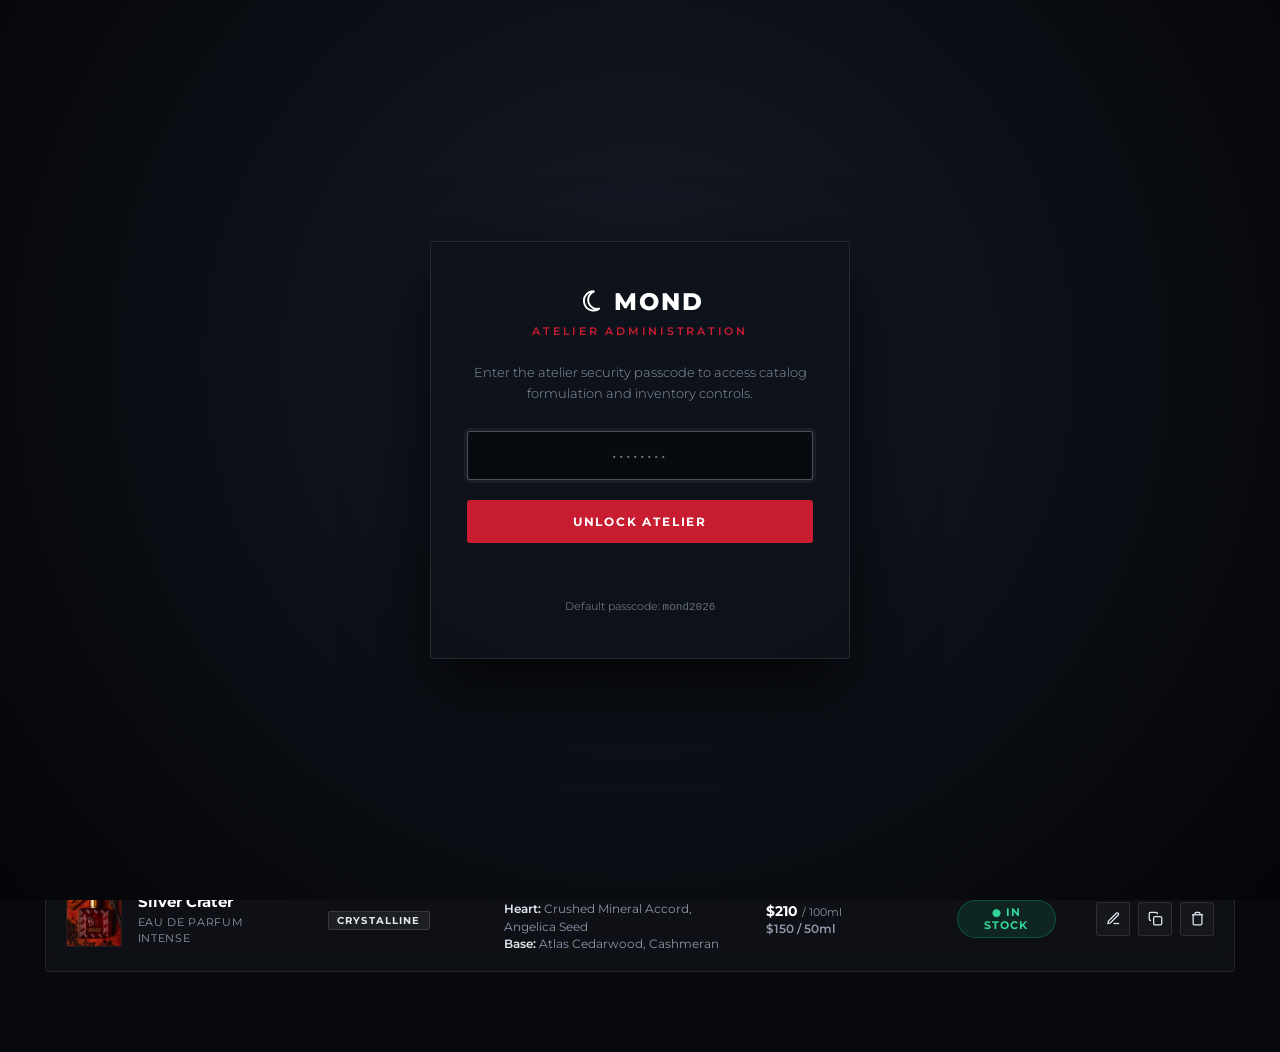
==== admin.html @ 1056a230 "first commit" ====
<!DOCTYPE html>
<html lang="en">
<head>
  <meta charset="UTF-8" />
  <meta name="viewport" content="width=device-width, initial-scale=1.0" />
  <title>MOND — Atelier Administration & Catalog Controls</title>
  <link rel="preconnect" href="https://fonts.googleapis.com">
  <link rel="preconnect" href="https://fonts.gstatic.com" crossorigin>
  <link href="https://fonts.googleapis.com/css2?family=Montserrat:ital,wght@0,300;0,400;0,500;0,600;0,700;0,800;0,900;1,300;1,400&display=swap" rel="stylesheet">
  <style>
    :root {
      --bg: #07090e;
      --surface: rgba(255, 255, 255, 0.03);
      --surface-hover: rgba(255, 255, 255, 0.06);
      --border: rgba(255, 255, 255, 0.1);
      --border-focus: rgba(255, 255, 255, 0.28);
      --silver: #e2e8f0;
      --silver-muted: #8c97a8;
      --accent: #c81d31;
      --accent-hover: #e0283e;
      --accent-glow: rgba(200, 29, 49, 0.4);
      --green: #10b981;
      --font-body: 'Montserrat', system-ui, -apple-system, sans-serif;
    }

    * { box-sizing: border-box; margin: 0; padding: 0; }
    html, body {
      min-height: 100%;
      background: var(--bg);
      color: #fff;
      font-family: var(--font-body);
      -webkit-font-smoothing: antialiased;
    }
    a { color: inherit; text-decoration: none; }
    button, input, select, textarea { font: inherit; color: inherit; }
    button { background: none; border: 0; cursor: pointer; }

    /* =========================================================
       1. PASSCODE SECURITY GATE OVERLAY
       ========================================================= */
    #authOverlay {
      position: fixed;
      inset: 0;
      z-index: 10000;
      background: radial-gradient(circle at 50% 40%, #161c28 0%, #0c0f16 50%, #040508 100%);
      display: flex;
      align-items: center;
      justify-content: center;
      padding: 24px;
      transition: opacity 0.4s ease, visibility 0.4s ease;
    }
    #authOverlay.hidden {
      opacity: 0;
      visibility: hidden;
      pointer-events: none;
    }
    .auth-card {
      max-width: 420px;
      width: 100%;
      background: rgba(14, 18, 27, 0.85);
      border: 1px solid var(--border);
      border-radius: 4px;
      padding: clamp(32px, 5vh, 48px) clamp(24px, 4vw, 36px);
      text-align: center;
      box-shadow: 0 30px 80px rgba(0, 0, 0, 0.8);
      backdrop-filter: blur(16px);
      -webkit-backdrop-filter: blur(16px);
      position: relative;
    }
    .auth-logo {
      display: inline-flex;
      align-items: center;
      gap: 10px;
      font-weight: 800;
      font-size: 24px;
      letter-spacing: .08em;
      margin-bottom: 8px;
    }
    .auth-logo svg {
      width: 28px;
      height: 28px;
      stroke: #fff;
    }
    .auth-subtitle {
      font-size: 11px;
      font-weight: 600;
      letter-spacing: .25em;
      text-transform: uppercase;
      color: var(--accent);
      margin-bottom: 24px;
    }
    .auth-desc {
      font-size: 13px;
      color: var(--silver-muted);
      line-height: 1.6;
      margin-bottom: 28px;
      font-weight: 300;
    }
    .auth-input-wrap {
      position: relative;
      margin-bottom: 20px;
    }
    .auth-input {
      width: 100%;
      background: rgba(0, 0, 0, 0.4);
      border: 1px solid var(--border);
      border-radius: 3px;
      padding: 14px 18px;
      font-size: 15px;
      letter-spacing: .2em;
      text-align: center;
      color: #fff;
      outline: 0;
      transition: border-color 0.25s, box-shadow 0.25s;
    }
    .auth-input:focus {
      border-color: var(--border-focus);
      box-shadow: 0 0 0 3px rgba(255, 255, 255, 0.05);
    }
    .auth-btn {
      width: 100%;
      background: var(--accent);
      color: #fff;
      padding: 14px;
      font-size: 12px;
      font-weight: 700;
      letter-spacing: .15em;
      text-transform: uppercase;
      border-radius: 3px;
      transition: background 0.25s, box-shadow 0.25s, transform 0.15s;
    }
    .auth-btn:hover {
      background: var(--accent-hover);
      box-shadow: 0 6px 24px var(--accent-glow);
    }
    .auth-btn:active {
      transform: scale(0.99);
    }
    .auth-error {
      color: #ff5569;
      font-size: 12px;
      margin-top: 14px;
      min-height: 18px;
      font-weight: 500;
      transition: opacity 0.2s;
    }
    .auth-hint {
      margin-top: 24px;
      font-size: 11px;
      color: var(--silver-muted);
      opacity: 0.7;
    }
    .shake {
      animation: shake 0.4s cubic-bezier(0.36, 0.07, 0.19, 0.97) both;
    }
    @keyframes shake {
      10%, 90% { transform: translate3d(-1px, 0, 0); }
      20%, 80% { transform: translate3d(2px, 0, 0); }
      30%, 50%, 70% { transform: translate3d(-4px, 0, 0); }
      40%, 60% { transform: translate3d(4px, 0, 0); }
    }

    /* =========================================================
       2. TOP ADMIN HEADER
       ========================================================= */
    .admin-header {
      background: rgba(7, 9, 14, 0.92);
      border-bottom: 1px solid var(--border);
      backdrop-filter: blur(16px);
      -webkit-backdrop-filter: blur(16px);
      position: sticky;
      top: 0;
      z-index: 100;
      padding: 16px clamp(20px, 3.5vw, 48px);
      display: flex;
      align-items: center;
      justify-content: space-between;
      gap: 16px;
    }
    .header-left {
      display: flex;
      align-items: center;
      gap: 20px;
    }
    .back-store-btn {
      display: inline-flex;
      align-items: center;
      gap: 8px;
      font-size: 11.5px;
      font-weight: 600;
      letter-spacing: .08em;
      text-transform: uppercase;
      color: var(--silver-muted);
      padding: 8px 14px;
      border: 1px solid var(--border);
      border-radius: 3px;
      background: rgba(255, 255, 255, 0.02);
      transition: all 0.25s ease;
    }
    .back-store-btn:hover {
      color: #fff;
      border-color: var(--border-focus);
      background: rgba(255, 255, 255, 0.08);
    }
    .admin-brand {
      display: flex;
      align-items: center;
      gap: 12px;
    }
    .admin-brand .logo-text {
      font-weight: 800;
      font-size: 20px;
      letter-spacing: .08em;
      text-transform: uppercase;
    }
    .admin-pill {
      font-size: 9.5px;
      font-weight: 700;
      letter-spacing: .18em;
      text-transform: uppercase;
      background: rgba(200, 29, 49, 0.2);
      border: 1px solid rgba(200, 29, 49, 0.4);
      color: #ff6b7e;
      padding: 3px 8px;
      border-radius: 2px;
    }
    .header-right {
      display: flex;
      align-items: center;
      gap: 12px;
    }
    .header-info {
      font-size: 11px;
      color: var(--silver-muted);
      letter-spacing: .08em;
      text-transform: uppercase;
      padding-right: 12px;
      border-right: 1px solid var(--border);
    }
    .header-action-btn {
      font-size: 11px;
      font-weight: 600;
      letter-spacing: .08em;
      text-transform: uppercase;
      color: var(--silver);
      padding: 8px 12px;
      border: 1px solid var(--border);
      border-radius: 3px;
      transition: all 0.2s ease;
      display: inline-flex;
      align-items: center;
      gap: 6px;
    }
    .header-action-btn:hover {
      background: rgba(255, 255, 255, 0.08);
      color: #fff;
      border-color: var(--border-focus);
    }
    .header-action-btn.logout:hover {
      border-color: var(--accent);
      color: #ff6b7e;
    }

    /* =========================================================
       3. MAIN CONTAINER & KPI SUMMARY BAR
       ========================================================= */
    .admin-main {
      max-width: 1380px;
      margin: 0 auto;
      padding: clamp(28px, 4vh, 48px) clamp(20px, 3.5vw, 48px) 80px;
    }
    .kpi-grid {
      display: grid;
      grid-template-columns: repeat(auto-fit, minmax(220px, 1fr));
      gap: 18px;
      margin-bottom: 28px;
    }
    .kpi-card {
      background: var(--surface);
      border: 1px solid var(--border);
      border-radius: 4px;
      padding: 22px 24px;
      display: flex;
      flex-direction: column;
      justify-content: space-between;
      backdrop-filter: blur(12px);
      -webkit-backdrop-filter: blur(12px);
      transition: border-color 0.3s;
    }
    .kpi-card:hover {
      border-color: var(--border-focus);
    }
    .kpi-title {
      font-size: 10.5px;
      font-weight: 600;
      letter-spacing: .2em;
      text-transform: uppercase;
      color: var(--silver-muted);
      margin-bottom: 10px;
    }
    .kpi-value {
      font-size: 32px;
      font-weight: 800;
      letter-spacing: -.02em;
      color: #fff;
    }
    .kpi-sub {
      font-size: 11.5px;
      color: var(--silver-muted);
      margin-top: 4px;
      display: flex;
      align-items: center;
      gap: 6px;
    }
    .status-dot {
      width: 7px;
      height: 7px;
      border-radius: 50%;
      background: var(--green);
      display: inline-block;
    }

    /* Action Toolbar */
    .admin-toolbar {
      background: rgba(255, 255, 255, 0.02);
      border: 1px solid var(--border);
      border-radius: 4px;
      padding: 16px 20px;
      display: flex;
      align-items: center;
      justify-content: space-between;
      flex-wrap: wrap;
      gap: 16px;
      margin-bottom: 32px;
    }
    .toolbar-left, .toolbar-right {
      display: flex;
      align-items: center;
      gap: 12px;
      flex-wrap: wrap;
    }
    .btn-primary {
      background: var(--accent);
      color: #fff;
      font-size: 11.5px;
      font-weight: 700;
      letter-spacing: .12em;
      text-transform: uppercase;
      padding: 11px 20px;
      border-radius: 3px;
      display: inline-flex;
      align-items: center;
      gap: 8px;
      transition: background 0.25s, box-shadow 0.25s, transform 0.15s;
    }
    .btn-primary:hover {
      background: var(--accent-hover);
      box-shadow: 0 4px 18px var(--accent-glow);
    }
    .btn-primary:active {
      transform: scale(0.99);
    }
    .btn-secondary {
      background: rgba(255, 255, 255, 0.04);
      border: 1px solid var(--border);
      color: var(--silver);
      font-size: 11px;
      font-weight: 600;
      letter-spacing: .08em;
      text-transform: uppercase;
      padding: 10px 16px;
      border-radius: 3px;
      display: inline-flex;
      align-items: center;
      gap: 8px;
      transition: all 0.2s ease;
    }
    .btn-secondary:hover {
      background: rgba(255, 255, 255, 0.1);
      border-color: var(--border-focus);
      color: #fff;
    }

    /* =========================================================
       4. SEARCH & FILTER BAR
       ========================================================= */
    .filter-bar {
      display: flex;
      align-items: center;
      justify-content: space-between;
      gap: 16px;
      flex-wrap: wrap;
      margin-bottom: 22px;
    }
    .search-box {
      flex: 1;
      min-width: 280px;
      max-width: 440px;
      position: relative;
    }
    .search-box svg {
      position: absolute;
      left: 14px;
      top: 50%;
      transform: translateY(-50%);
      width: 16px;
      height: 16px;
      stroke: var(--silver-muted);
      fill: none;
      pointer-events: none;
    }
    .search-input {
      width: 100%;
      background: rgba(0, 0, 0, 0.4);
      border: 1px solid var(--border);
      border-radius: 3px;
      padding: 10px 14px 10px 38px;
      font-size: 13px;
      color: #fff;
      outline: 0;
      transition: border-color 0.25s;
    }
    .search-input:focus {
      border-color: var(--border-focus);
    }
    .filter-group {
      display: flex;
      align-items: center;
      gap: 8px;
    }
    .filter-pill {
      font-size: 11px;
      font-weight: 600;
      letter-spacing: .06em;
      text-transform: uppercase;
      padding: 8px 14px;
      border-radius: 3px;
      background: rgba(255, 255, 255, 0.03);
      border: 1px solid var(--border);
      color: var(--silver-muted);
      transition: all 0.2s ease;
    }
    .filter-pill.active, .filter-pill:hover {
      background: rgba(255, 255, 255, 0.12);
      border-color: var(--border-focus);
      color: #fff;
    }
    .sort-select {
      background: rgba(0, 0, 0, 0.4);
      border: 1px solid var(--border);
      border-radius: 3px;
      padding: 8px 14px;
      font-size: 11.5px;
      font-weight: 600;
      color: var(--silver);
      outline: 0;
      letter-spacing: .05em;
      cursor: pointer;
    }

    /* =========================================================
       5. PRODUCTS MANAGEMENT TABLE / GRID
       ========================================================= */
    .table-container {
      background: var(--surface);
      border: 1px solid var(--border);
      border-radius: 4px;
      overflow: hidden;
      backdrop-filter: blur(12px);
      -webkit-backdrop-filter: blur(12px);
    }
    .catalog-table {
      width: 100%;
      border-collapse: collapse;
      text-align: left;
    }
    .catalog-table th {
      padding: 16px 20px;
      font-size: 10.5px;
      font-weight: 700;
      letter-spacing: .18em;
      text-transform: uppercase;
      color: var(--silver-muted);
      background: rgba(0, 0, 0, 0.35);
      border-bottom: 1px solid var(--border);
    }
    .catalog-table td {
      padding: 18px 20px;
      font-size: 13px;
      border-bottom: 1px solid rgba(255, 255, 255, 0.06);
      vertical-align: middle;
    }
    .catalog-table tr:hover td {
      background: var(--surface-hover);
    }
    .catalog-table tr:last-child td {
      border-bottom: 0;
    }
    .prod-cell {
      display: flex;
      align-items: center;
      gap: 16px;
    }
    .prod-thumb {
      width: 56px;
      height: 56px;
      border-radius: 3px;
      object-fit: cover;
      background: #040508;
      border: 1px solid var(--border);
      flex-shrink: 0;
    }
    .prod-meta h4 {
      font-size: 15px;
      font-weight: 700;
      margin-bottom: 2px;
      color: #fff;
    }
    .prod-meta span {
      font-size: 11px;
      color: var(--silver-muted);
      letter-spacing: .06em;
      text-transform: uppercase;
    }
    .category-badge {
      font-size: 9.5px;
      font-weight: 700;
      letter-spacing: .12em;
      text-transform: uppercase;
      padding: 3px 8px;
      border-radius: 2px;
      background: rgba(255, 255, 255, 0.06);
      border: 1px solid rgba(255, 255, 255, 0.12);
      color: var(--silver);
    }
    .notes-snippet {
      max-width: 260px;
      font-size: 11.5px;
      color: var(--silver-muted);
      line-height: 1.5;
    }
    .notes-snippet b {
      color: var(--silver);
      font-weight: 600;
    }
    .prices-cell {
      font-weight: 600;
      font-size: 13px;
      color: var(--silver);
      white-space: nowrap;
    }
    .prices-cell div:first-child {
      color: #fff;
      font-size: 14px;
      font-weight: 700;
      margin-bottom: 2px;
    }

    /* Stock Toggle Badge */
    .stock-toggle-btn {
      display: inline-flex;
      align-items: center;
      gap: 7px;
      padding: 5px 12px;
      border-radius: 20px;
      font-size: 10.5px;
      font-weight: 700;
      letter-spacing: .1em;
      text-transform: uppercase;
      cursor: pointer;
      border: 1px solid transparent;
      transition: all 0.2s ease;
    }
    .stock-toggle-btn.in-stock {
      background: rgba(16, 185, 129, 0.12);
      color: #34d399;
      border-color: rgba(16, 185, 129, 0.3);
    }
    .stock-toggle-btn.in-stock:hover {
      background: rgba(16, 185, 129, 0.22);
    }
    .stock-toggle-btn.out-stock {
      background: rgba(200, 29, 49, 0.15);
      color: #ff6b7e;
      border-color: rgba(200, 29, 49, 0.35);
    }
    .stock-toggle-btn.out-stock:hover {
      background: rgba(200, 29, 49, 0.25);
    }

    /* Row Action Buttons */
    .row-actions {
      display: flex;
      align-items: center;
      gap: 8px;
    }
    .btn-action-icon {
      width: 34px;
      height: 34px;
      border-radius: 3px;
      border: 1px solid var(--border);
      background: rgba(255, 255, 255, 0.03);
      display: grid;
      place-items: center;
      color: var(--silver);
      transition: all 0.2s ease;
    }
    .btn-action-icon:hover {
      background: rgba(255, 255, 255, 0.12);
      color: #fff;
      border-color: var(--border-focus);
    }
    .btn-action-icon.delete:hover {
      background: rgba(200, 29, 49, 0.25);
      border-color: var(--accent);
      color: #ff6b7e;
    }
    .btn-action-icon svg {
      width: 15px;
      height: 15px;
      stroke: currentColor;
      fill: none;
      stroke-width: 2;
    }

    .empty-state {
      text-align: center;
      padding: 80px 20px;
      color: var(--silver-muted);
    }
    .empty-state svg {
      width: 48px;
      height: 48px;
      stroke: rgba(255, 255, 255, 0.2);
      fill: none;
      margin-bottom: 16px;
    }

    /* =========================================================
       6. SLIDE-OVER FORM DRAWER (ADD / EDIT)
       ========================================================= */
    .drawer-backdrop {
      position: fixed;
      inset: 0;
      z-index: 2000;
      background: rgba(4, 5, 8, 0.82);
      backdrop-filter: blur(10px);
      -webkit-backdrop-filter: blur(10px);
      opacity: 0;
      visibility: hidden;
      transition: opacity 0.35s ease, visibility 0.35s ease;
      display: flex;
      justify-content: flex-end;
    }
    .drawer-backdrop.open {
      opacity: 1;
      visibility: visible;
    }
    .drawer-panel {
      width: 580px;
      max-width: 100vw;
      height: 100%;
      background: #090c12;
      border-left: 1px solid var(--border-focus);
      display: flex;
      flex-direction: column;
      box-shadow: -20px 0 60px rgba(0, 0, 0, 0.9);
      transform: translateX(100%);
      transition: transform 0.4s cubic-bezier(0.16, 1, 0.3, 1);
    }
    .drawer-backdrop.open .drawer-panel {
      transform: translateX(0);
    }
    .drawer-header {
      padding: 24px 30px;
      border-bottom: 1px solid var(--border);
      display: flex;
      align-items: center;
      justify-content: space-between;
    }
    .drawer-header h3 {
      font-size: 18px;
      font-weight: 800;
      letter-spacing: .04em;
      text-transform: uppercase;
    }
    .drawer-close {
      width: 32px;
      height: 32px;
      border-radius: 50%;
      background: rgba(255, 255, 255, 0.06);
      display: grid;
      place-items: center;
      font-size: 14px;
      color: #fff;
      transition: background 0.2s;
    }
    .drawer-close:hover {
      background: rgba(255, 255, 255, 0.16);
    }
    .drawer-body {
      flex: 1;
      overflow-y: auto;
      padding: 28px 30px;
      display: flex;
      flex-direction: column;
      gap: 20px;
    }
    .form-group {
      display: flex;
      flex-direction: column;
      gap: 8px;
    }
    .form-row {
      display: grid;
      grid-template-columns: 1fr 1fr;
      gap: 16px;
    }
    .form-label {
      font-size: 11px;
      font-weight: 700;
      letter-spacing: .12em;
      text-transform: uppercase;
      color: var(--silver);
    }
    .form-input, .form-select, .form-textarea {
      width: 100%;
      background: rgba(0, 0, 0, 0.45);
      border: 1px solid var(--border);
      border-radius: 3px;
      padding: 12px 14px;
      font-size: 13.5px;
      color: #fff;
      outline: 0;
      transition: border-color 0.25s;
    }
    .form-input:focus, .form-select:focus, .form-textarea:focus {
      border-color: var(--border-focus);
    }
    .form-textarea {
      min-height: 90px;
      resize: vertical;
      line-height: 1.6;
    }

    /* Image Preview & Upload */
    .image-upload-box {
      border: 1px dashed var(--border);
      border-radius: 4px;
      padding: 16px;
      background: rgba(255, 255, 255, 0.015);
      display: flex;
      gap: 18px;
      align-items: center;
    }
    .img-preview-wrap {
      width: 80px;
      height: 80px;
      border-radius: 3px;
      background: #040508;
      border: 1px solid var(--border);
      overflow: hidden;
      flex-shrink: 0;
      display: grid;
      place-items: center;
    }
    .img-preview-wrap img {
      width: 100%;
      height: 100%;
      object-fit: cover;
    }
    .img-upload-controls {
      flex: 1;
      display: flex;
      flex-direction: column;
      gap: 10px;
    }
    .img-file-label {
      display: inline-flex;
      align-items: center;
      gap: 6px;
      font-size: 11px;
      font-weight: 600;
      text-transform: uppercase;
      letter-spacing: .08em;
      padding: 8px 12px;
      background: rgba(255, 255, 255, 0.08);
      border: 1px solid var(--border);
      border-radius: 2px;
      cursor: pointer;
      width: fit-content;
      transition: background 0.2s;
    }
    .img-file-label:hover {
      background: rgba(255, 255, 255, 0.16);
    }
    .img-help {
      font-size: 10.5px;
      color: var(--silver-muted);
      line-height: 1.4;
    }

    .drawer-footer {
      padding: 20px 30px;
      border-top: 1px solid var(--border);
      display: flex;
      align-items: center;
      justify-content: flex-end;
      gap: 12px;
      background: rgba(0, 0, 0, 0.35);
    }

    /* =========================================================
       7. CONFIRMATION & SETTINGS MODALS
       ========================================================= */
    .confirm-backdrop {
      position: fixed;
      inset: 0;
      z-index: 3000;
      background: rgba(4, 5, 8, 0.85);
      backdrop-filter: blur(12px);
      -webkit-backdrop-filter: blur(12px);
      display: grid;
      place-items: center;
      padding: 20px;
      opacity: 0;
      visibility: hidden;
      transition: all 0.3s ease;
    }
    .confirm-backdrop.open {
      opacity: 1;
      visibility: visible;
    }
    .confirm-card {
      background: #0d1017;
      border: 1px solid var(--border-focus);
      border-radius: 4px;
      max-width: 440px;
      width: 100%;
      padding: 32px 28px;
      text-align: center;
      box-shadow: 0 24px 60px rgba(0, 0, 0, 0.85);
    }
    .confirm-icon {
      width: 48px;
      height: 48px;
      border-radius: 50%;
      background: rgba(200, 29, 49, 0.15);
      border: 1px solid rgba(200, 29, 49, 0.35);
      display: grid;
      place-items: center;
      margin: 0 auto 16px;
      color: #ff6b7e;
    }
    .confirm-icon svg {
      width: 22px;
      height: 22px;
      stroke: currentColor;
      fill: none;
      stroke-width: 2;
    }
    .confirm-card h4 {
      font-size: 19px;
      font-weight: 800;
      margin-bottom: 8px;
    }
    .confirm-card p {
      font-size: 13px;
      color: var(--silver-muted);
      line-height: 1.6;
      margin-bottom: 24px;
    }
    .confirm-actions {
      display: flex;
      justify-content: center;
      gap: 12px;
    }

    /* Toast Notification */
    .toast {
      position: fixed;
      bottom: 28px;
      right: 28px;
      z-index: 5000;
      background: rgba(14, 18, 27, 0.96);
      border: 1px solid var(--accent);
      backdrop-filter: blur(14px);
      padding: 14px 22px;
      border-radius: 3px;
      display: flex;
      align-items: center;
      gap: 14px;
      box-shadow: 0 16px 40px rgba(0, 0, 0, 0.7);
      transform: translateY(100px);
      opacity: 0;
      pointer-events: none;
      transition: transform 0.35s cubic-bezier(0.16, 1, 0.3, 1), opacity 0.35s ease;
    }
    .toast.show {
      transform: translateY(0);
      opacity: 1;
      pointer-events: auto;
    }
    .toast-icon {
      width: 22px;
      height: 22px;
      border-radius: 50%;
      background: var(--accent);
      color: #fff;
      display: grid;
      place-items: center;
      font-size: 12px;
    }
    .toast-msg {
      font-size: 12.5px;
      font-weight: 500;
      color: #fff;
    }

    @media (max-width: 768px) {
      .header-info { display: none; }
      .catalog-table th:nth-child(3),
      .catalog-table td:nth-child(3) { display: none; }
      .form-row { grid-template-columns: 1fr; }
    }
  </style>
</head>
<body>

  <!-- ==================== 1. SECURITY PASSCODE GATE ==================== -->
  <div id="authOverlay">
    <div class="auth-card" id="authCard">
      <div class="auth-logo">
        <svg viewBox="0 0 32 32" fill="none" stroke-width="2.2">
          <path d="M21 5a11 11 0 1 0 6 19.5A9.5 9.5 0 0 1 21 5z"/>
        </svg>
        MOND
      </div>
      <div class="auth-subtitle">Atelier Administration</div>
      <p class="auth-desc">Enter the atelier security passcode to access catalog formulation and inventory controls.</p>

      <form id="authForm" onsubmit="event.preventDefault(); verifyPasscode();">
        <div class="auth-input-wrap">
          <input type="password" id="passcodeInput" class="auth-input" placeholder="••••••••" autofocus autocomplete="current-password" required>
        </div>
        <button type="submit" class="auth-btn">Unlock Atelier</button>
        <div class="auth-error" id="authError"></div>
      </form>
      <div class="auth-hint">Default passcode: <code>mond2026</code></div>
    </div>
  </div>

  <!-- ==================== 2. ADMIN HEADER ==================== -->
  <header class="admin-header">
    <div class="header-left">
      <a href="index.html" class="back-store-btn" title="Return to Live Boutique">
        ← Back to Storefront
      </a>
      <div class="admin-brand">
        <svg viewBox="0 0 32 32" fill="none" stroke-width="2.2" style="width:24px;height:24px;stroke:#fff;">
          <path d="M21 5a11 11 0 1 0 6 19.5A9.5 9.5 0 0 1 21 5z"/>
        </svg>
        <span class="logo-text">MOND</span>
        <span class="admin-pill">Catalog Admin</span>
      </div>
    </div>

    <div class="header-right">
      <div class="header-info" id="lunarInfo">● Lunar Cycle Synchronized</div>
      <button class="header-action-btn" id="pinSettingsBtn" title="Change Admin Passcode">
        <svg viewBox="0 0 24 24" style="width:14px;height:14px;stroke:currentColor;fill:none;stroke-width:2;"><rect width="18" height="11" x="3" y="11" rx="2" ry="2"/><path d="M7 11V7a5 5 0 0 1 10 0v4"/></svg>
        Security PIN
      </button>
      <button class="header-action-btn logout" id="logoutBtn" title="Exit Administration">
        <svg viewBox="0 0 24 24" style="width:14px;height:14px;stroke:currentColor;fill:none;stroke-width:2;"><path d="M9 21H5a2 2 0 0 1-2-2V5a2 2 0 0 1 2-2h4"/><polyline points="16 17 21 12 16 7"/><line x1="21" y1="12" x2="9" y2="12"/></svg>
        Lock
      </button>
    </div>
  </header>

  <!-- ==================== 3. ADMIN CONTENT ==================== -->
  <main class="admin-main">
    <!-- KPI Summary Grid -->
    <section class="kpi-grid">
      <div class="kpi-card">
        <span class="kpi-title">Total Fragrances</span>
        <div class="kpi-value" id="kpiTotal">0</div>
        <div class="kpi-sub">Archived & Live Formulations</div>
      </div>
      <div class="kpi-card">
        <span class="kpi-title">Boutique Active</span>
        <div class="kpi-value" id="kpiActive" style="color:#34d399;">0</div>
        <div class="kpi-sub"><span class="status-dot"></span> In Stock on Storefront</div>
      </div>
      <div class="kpi-card">
        <span class="kpi-title">Archived / Sold Out</span>
        <div class="kpi-value" id="kpiSoldOut" style="color:#ff6b7e;">0</div>
        <div class="kpi-sub">Marked Sold Out in Catalog</div>
      </div>
      <div class="kpi-card">
        <span class="kpi-title">Avg 100ml Value</span>
        <div class="kpi-value" id="kpiAvgPrice">$0</div>
        <div class="kpi-sub">Mean Flacon Formulation Price</div>
      </div>
    </section>

    <!-- Action Toolbar -->
    <section class="admin-toolbar">
      <div class="toolbar-left">
        <button class="btn-primary" id="addFragranceBtn">
          <svg viewBox="0 0 24 24" style="width:16px;height:16px;stroke:#fff;fill:none;stroke-width:2.2;"><line x1="12" y1="5" x2="12" y2="19"/><line x1="5" y1="12" x2="19" y2="12"/></svg>
          Add New Fragrance
        </button>
        <button class="btn-secondary" id="resetDefaultBtn">
          <svg viewBox="0 0 24 24" style="width:14px;height:14px;stroke:currentColor;fill:none;stroke-width:2;"><path d="M3 12a9 9 0 1 0 9-9 9.75 9.75 0 0 0-6.74 2.74L3 8"/><path d="M3 3v5h5"/></svg>
          Reset to Default
        </button>
      </div>

      <div class="toolbar-right">
        <button class="btn-secondary" id="exportBtn" title="Export catalog as JSON backup">
          <svg viewBox="0 0 24 24" style="width:14px;height:14px;stroke:currentColor;fill:none;stroke-width:2;"><path d="M21 15v4a2 2 0 0 1-2 2H5a2 2 0 0 1-2-2v-4"/><polyline points="7 10 12 15 17 10"/><line x1="12" y1="15" x2="12" y2="3"/></svg>
          Export JSON
        </button>
        <label class="btn-secondary" style="cursor:pointer;" title="Import catalog from JSON backup">
          <svg viewBox="0 0 24 24" style="width:14px;height:14px;stroke:currentColor;fill:none;stroke-width:2;"><path d="M21 15v4a2 2 0 0 1-2 2H5a2 2 0 0 1-2-2v-4"/><polyline points="17 8 12 3 7 8"/><line x1="12" y1="3" x2="12" y2="15"/></svg>
          Import JSON
          <input type="file" id="importInput" accept=".json" style="display:none;">
        </label>
        <a href="index.html" target="_blank" class="btn-secondary">
          Live Store ↗
        </a>
      </div>
    </section>

    <!-- Filter & Search Controls -->
    <section class="filter-bar">
      <div class="search-box">
        <svg viewBox="0 0 24 24"><circle cx="11" cy="11" r="7"/><path d="m20 20-3.5-3.5"/></svg>
        <input type="text" id="searchInput" class="search-input" placeholder="Search by name, notes, or concentration...">
      </div>

      <div class="filter-group">
        <button class="filter-pill active" data-filter="all">All (<span id="countAll">0</span>)</button>
        <button class="filter-pill" data-filter="in-stock">In Stock (<span id="countInStock">0</span>)</button>
        <button class="filter-pill" data-filter="sold-out">Sold Out (<span id="countSoldOut">0</span>)</button>

        <select id="sortSelect" class="sort-select">
          <option value="name-asc">Name (A → Z)</option>
          <option value="name-desc">Name (Z → A)</option>
          <option value="price-desc">Price: High to Low</option>
          <option value="price-asc">Price: Low to High</option>
        </select>
      </div>
    </section>

    <!-- Catalog Table -->
    <div class="table-container">
      <table class="catalog-table">
        <thead>
          <tr>
            <th>Fragrance Details</th>
            <th>Category</th>
            <th>Olfactory Pyramid</th>
            <th>Prices (50ml / 100ml)</th>
            <th>Inventory</th>
            <th style="text-align:right;">Actions</th>
          </tr>
        </thead>
        <tbody id="catalogTbody">
          <!-- Rendered dynamically -->
        </tbody>
      </table>
    </div>
  </main>

  <!-- ==================== 4. ADD / EDIT DRAWER ==================== -->
  <div class="drawer-backdrop" id="formDrawer" aria-hidden="true">
    <aside class="drawer-panel" role="dialog" aria-labelledby="drawerTitle">
      <div class="drawer-header">
        <h3 id="drawerTitle">Add Formulation</h3>
        <button class="drawer-close" id="drawerClose">✕</button>
      </div>

      <form id="fragranceForm" class="drawer-body" onsubmit="event.preventDefault(); saveFragrance();">
        <input type="hidden" id="fieldId">

        <div class="form-group">
          <label class="form-label" for="fieldName">Fragrance Name *</label>
          <input type="text" id="fieldName" class="form-input" placeholder="e.g. Eclipse Noir" required>
        </div>

        <div class="form-row">
          <div class="form-group">
            <label class="form-label" for="fieldConcentration">Concentration *</label>
            <input type="text" id="fieldConcentration" class="form-input" placeholder="e.g. Extrait de Parfum" required>
          </div>
          <div class="form-group">
            <label class="form-label" for="fieldTag">Collection Tag</label>
            <input type="text" id="fieldTag" class="form-input" placeholder="e.g. Signature, Royal Reserve">
          </div>
        </div>

        <div class="form-row">
          <div class="form-group">
            <label class="form-label" for="fieldPrice50">50ml Price ($) *</label>
            <input type="number" id="fieldPrice50" class="form-input" min="1" step="1" placeholder="170" required>
          </div>
          <div class="form-group">
            <label class="form-label" for="fieldPrice100">100ml Price ($) *</label>
            <input type="number" id="fieldPrice100" class="form-input" min="1" step="1" placeholder="240" required>
          </div>
        </div>

        <div class="form-group">
          <label class="form-label" for="fieldInStock">Stock Status</label>
          <select id="fieldInStock" class="form-select">
            <option value="true">● In Stock (Available for Purchase)</option>
            <option value="false">○ Sold Out / Archival Allocation</option>
          </select>
        </div>

        <!-- Image Upload & Preview -->
        <div class="form-group">
          <label class="form-label">Flacon Imagery</label>
          <div class="image-upload-box">
            <div class="img-preview-wrap">
              <img id="formImgPreview" src="" alt="Flacon preview">
            </div>
            <div class="img-upload-controls">
              <input type="text" id="fieldImg" class="form-input" placeholder="Image URL or items/... path">
              <label class="img-file-label">
                <svg viewBox="0 0 24 24" style="width:14px;height:14px;stroke:currentColor;fill:none;stroke-width:2;"><rect width="18" height="18" x="3" y="3" rx="2"/><circle cx="9" cy="9" r="2"/><path d="m21 15-3.086-3.086a2 2 0 0 0-2.828 0L6 21"/></svg>
                Upload & Compress Image
                <input type="file" id="localImgUpload" accept="image/*" style="display:none;">
              </label>
              <span class="img-help">Local uploads are automatically compressed via HTML5 canvas to keep storage fast and lightweight.</span>
            </div>
          </div>
        </div>

        <!-- Olfactory Pyramid -->
        <div class="form-group">
          <label class="form-label" for="fieldTop">Top Notes</label>
          <input type="text" id="fieldTop" class="form-input" placeholder="e.g. Italian Bergamot, Pink Peppercorn, Cardamom">
        </div>
        <div class="form-group">
          <label class="form-label" for="fieldHeart">Heart Notes</label>
          <input type="text" id="fieldHeart" class="form-input" placeholder="e.g. Smoked Somali Frankincense, Black Amber">
        </div>
        <div class="form-group">
          <label class="form-label" for="fieldBase">Base Notes</label>
          <input type="text" id="fieldBase" class="form-input" placeholder="e.g. Wild Cambodian Oud, Birch Tar, Dark Patchouli">
        </div>

        <div class="form-group">
          <label class="form-label" for="fieldDesc">Scent Story / Formulation Notes</label>
          <textarea id="fieldDesc" class="form-textarea" placeholder="Describe the nocturnal inspiration and notes..."></textarea>
        </div>

        <div class="drawer-footer">
          <button type="button" class="btn-secondary" id="drawerCancel">Cancel</button>
          <button type="submit" class="btn-primary" id="drawerSubmitBtn">Save Formulation</button>
        </div>
      </form>
    </aside>
  </div>

  <!-- ==================== 5. CONFIRMATION MODALS ==================== -->
  <!-- Delete Modal -->
  <div class="confirm-backdrop" id="deleteModal" aria-hidden="true">
    <div class="confirm-card">
      <div class="confirm-icon">
        <svg viewBox="0 0 24 24"><path d="M3 6h18"/><path d="M19 6v14a2 2 0 0 1-2 2H7a2 2 0 0 1-2-2V6"/><path d="M8 6V4a2 2 0 0 1 2-2h4a2 2 0 0 1 2 2v2"/></svg>
      </div>
      <h4>Delete Formulation</h4>
      <p id="deleteMsg">Are you sure you wish to delete this fragrance? This action will remove it from the boutique storefront immediately.</p>
      <div class="confirm-actions">
        <button class="btn-secondary" id="cancelDeleteBtn">Cancel</button>
        <button class="btn-primary" id="confirmDeleteBtn" style="background:#e11d48;">Delete</button>
      </div>
    </div>
  </div>

  <!-- Reset Defaults Modal -->
  <div class="confirm-backdrop" id="resetModal" aria-hidden="true">
    <div class="confirm-card">
      <div class="confirm-icon">
        <svg viewBox="0 0 24 24"><path d="M3 12a9 9 0 1 0 9-9 9.75 9.75 0 0 0-6.74 2.74L3 8"/><path d="M3 3v5h5"/></svg>
      </div>
      <h4>Restore Default Catalog</h4>
      <p>This will restore the 4 default signature fragrances (Eclipse Noir, Silver Crater, Mare Tranquillitatis, Lunar Oud). Any custom formulations will be replaced.</p>
      <div class="confirm-actions">
        <button class="btn-secondary" id="cancelResetBtn">Cancel</button>
        <button class="btn-primary" id="confirmResetBtn">Restore Defaults</button>
      </div>
    </div>
  </div>

  <!-- Change PIN Modal -->
  <div class="confirm-backdrop" id="pinModal" aria-hidden="true">
    <div class="confirm-card" style="text-align:left;">
      <h4 style="margin-bottom:14px; text-align:center;">Change Security PIN</h4>
      <form id="pinForm" onsubmit="event.preventDefault(); updateAdminPin();">
        <div class="form-group" style="margin-bottom:14px;">
          <label class="form-label">Current Passcode</label>
          <input type="password" id="currentPin" class="form-input" required>
        </div>
        <div class="form-group" style="margin-bottom:14px;">
          <label class="form-label">New Passcode</label>
          <input type="password" id="newPin" class="form-input" placeholder="At least 4 characters" minlength="4" required>
        </div>
        <div class="form-group" style="margin-bottom:20px;">
          <label class="form-label">Confirm New Passcode</label>
          <input type="password" id="confirmNewPin" class="form-input" minlength="4" required>
        </div>
        <div class="confirm-actions">
          <button type="button" class="btn-secondary" id="cancelPinBtn">Cancel</button>
          <button type="submit" class="btn-primary">Update Passcode</button>
        </div>
      </form>
    </div>
  </div>

  <!-- Toast Notification -->
  <div class="toast" id="toast">
    <div class="toast-icon">✓</div>
    <div class="toast-msg" id="toastMsg">Operation successful</div>
  </div>

  <!-- ==================== SCRIPT ==================== -->
  <script>
    // SHARED CONSTANTS
    const STORAGE_KEY = 'mond_products_v1';
    const PIN_KEY = 'mond_admin_pin';
    const AUTH_KEY = 'mond_admin_auth';
    const DEFAULT_PIN = 'mond2026';

    const DEFAULT_CATALOG = [
      {
        id: 'eclipse-noir',
        name: 'Eclipse Noir',
        concentration: 'Extrait de Parfum',
        tag: 'Signature',
        prices: { 50: 170, 100: 240 },
        inStock: true,
        description: 'Conceived under the total solar eclipse. An enigmatic synthesis of smoked Somali frankincense, dark patchouli, and black amber veiled in bitter Italian bergamot.',
        pyramid: {
          top: 'Italian Bergamot, Pink Peppercorn, Cardamom',
          heart: 'Smoked Somali Frankincense, Black Amber, Night Violet',
          base: 'Wild Cambodian Oud, Birch Tar, Dark Patchouli'
        },
        img: 'items/adee3ca2-7e4d-4b58-b088-80c84a62d729.JPG',
        fallback: 'https://images.unsplash.com/photo-1594035910387-fea47794261f?auto=format&fit=crop&w=800&q=85'
      },
      {
        id: 'silver-crater',
        name: 'Silver Crater',
        concentration: 'Eau de Parfum Intense',
        tag: 'Crystalline',
        prices: { 50: 150, 100: 210 },
        inStock: true,
        description: 'An ethereal distillation of lunar regolith and cold starlight. Opening with frosted aldehydes and aristocratic iris, settling into silken Atlas cedarwood and lunar ambergris.',
        pyramid: {
          top: 'Frosted Aldehydes, White Iris, Silver Sage',
          heart: 'Crushed Mineral Accord, Angelica Seed, Orris Butter',
          base: 'Atlas Cedarwood, Cashmeran, Lunar Ambergris'
        },
        img: 'items/d755243f-03e3-4c35-851c-ac3dd978e7d4.JPG',
        fallback: 'https://images.unsplash.com/photo-1541643600914-78b084683601?auto=format&fit=crop&w=800&q=85'
      },
      {
        id: 'mare-tranquillitatis',
        name: 'Mare Tranquillitatis',
        concentration: 'Extrait de Parfum',
        tag: 'Nocturnal Sea',
        prices: { 50: 165, 100: 230 },
        inStock: true,
        description: 'Named after the tranquil lunar sea. A meditative nocturnal floral wrapped in crystalline neroli, night-blooming jasmine, and milky Mysore sandalwood.',
        pyramid: {
          top: 'White Neroli, Bergamot Nectar, Lunar Petals',
          heart: 'Night-Blooming Jasmine, White Tea, Heliotrope',
          base: 'Mysore Sandalwood, Silken White Musk, Clean Amber'
        },
        img: 'items/dc40686c-4a98-45fc-a82b-0dad0c78b08d.JPG',
        fallback: 'https://images.unsplash.com/photo-1592945403244-b3fbafd7f539?auto=format&fit=crop&w=800&q=85'
      },
      {
        id: 'lunar-oud',
        name: 'Lunar Oud',
        concentration: 'Royal Reserve Extrait',
        tag: 'Collector Edition',
        prices: { 50: 195, 100: 280 },
        inStock: true,
        description: 'A precious reserve aged across nine full moon cycles. 15-year vintage Cambodian oud accented with hand-harvested Taif rose, saffron threads, and honeyed labdanum.',
        pyramid: {
          top: 'Persian Saffron, Bitter Orange, Coriander Seed',
          heart: 'Taif Damask Rose, Smoky Leather, Golden Honey',
          base: '15-Year Vintage Cambodian Oud, Labdanum, Benzoin'
        },
        img: 'items/da39d9fc-b0aa-42b3-a808-1d5923b35ebd.JPG',
        fallback: 'https://images.unsplash.com/photo-1523293182086-7651a899d37f?auto=format&fit=crop&w=800&q=85'
      }
    ];

    // 1. AUTHENTICATION CONTROLLER
    const authOverlay = document.getElementById('authOverlay');
    const authCard = document.getElementById('authCard');
    const passcodeInput = document.getElementById('passcodeInput');
    const authError = document.getElementById('authError');

    function checkAuth() {
      if (sessionStorage.getItem(AUTH_KEY) === 'true') {
        authOverlay.classList.add('hidden');
      } else {
        authOverlay.classList.remove('hidden');
        passcodeInput.value = '';
        passcodeInput.focus();
      }
    }

    function verifyPasscode() {
      const entered = passcodeInput.value.trim();
      const actualPin = localStorage.getItem(PIN_KEY) || DEFAULT_PIN;

      if (entered === actualPin) {
        sessionStorage.setItem(AUTH_KEY, 'true');
        authOverlay.classList.add('hidden');
        showToast('Atelier unlocked successfully');
      } else {
        authError.textContent = 'Incorrect passcode. Access denied.';
        authCard.classList.remove('shake');
        void authCard.offsetWidth; // trigger reflow
        authCard.classList.add('shake');
        passcodeInput.select();
      }
    }

    document.getElementById('logoutBtn').addEventListener('click', () => {
      sessionStorage.removeItem(AUTH_KEY);
      checkAuth();
      showToast('Atelier locked');
    });

    // 2. TOAST SYSTEM
    const toast = document.getElementById('toast');
    const toastMsg = document.getElementById('toastMsg');
    let toastTimeout = null;

    function showToast(msg) {
      toastMsg.textContent = msg;
      toast.classList.add('show');
      if (toastTimeout) clearTimeout(toastTimeout);
      toastTimeout = setTimeout(() => {
        toast.classList.remove('show');
      }, 3000);
    }

    // 3. STORAGE & CATALOG MANAGEMENT
    function getCatalog() {
      try {
        const raw = localStorage.getItem(STORAGE_KEY);
        if (!raw) {
          localStorage.setItem(STORAGE_KEY, JSON.stringify(DEFAULT_CATALOG));
          return DEFAULT_CATALOG;
        }
        const parsed = JSON.parse(raw);
        if (Array.isArray(parsed)) return parsed;
        return DEFAULT_CATALOG;
      } catch (e) {
        return DEFAULT_CATALOG;
      }
    }

    function saveCatalog(products, notify = true) {
      localStorage.setItem(STORAGE_KEY, JSON.stringify(products));
      window.dispatchEvent(new Event('storage'));
      renderDashboard();
      if (notify) showToast('Catalog updated & synced to storefront');
    }

    // 4. KPI METRICS & RENDERING
    const kpiTotal = document.getElementById('kpiTotal');
    const kpiActive = document.getElementById('kpiActive');
    const kpiSoldOut = document.getElementById('kpiSoldOut');
    const kpiAvgPrice = document.getElementById('kpiAvgPrice');

    const countAll = document.getElementById('countAll');
    const countInStock = document.getElementById('countInStock');
    const countSoldOut = document.getElementById('countSoldOut');

    const catalogTbody = document.getElementById('catalogTbody');
    const searchInput = document.getElementById('searchInput');
    const sortSelect = document.getElementById('sortSelect');
    const filterPills = document.querySelectorAll('.filter-pill');

    let currentFilter = 'all';

    function updateKPIs(products) {
      const total = products.length;
      const inStock = products.filter(p => p.inStock !== false).length;
      const soldOut = total - inStock;
      const avg100 = total > 0
        ? Math.round(products.reduce((acc, p) => acc + (p.prices[100] || 0), 0) / total)
        : 0;

      kpiTotal.textContent = total;
      kpiActive.textContent = inStock;
      kpiSoldOut.textContent = soldOut;
      kpiAvgPrice.textContent = `$${avg100}`;

      countAll.textContent = total;
      countInStock.textContent = inStock;
      countSoldOut.textContent = soldOut;
    }

    function renderDashboard() {
      const products = getCatalog();
      updateKPIs(products);

      // Filtering
      const query = searchInput.value.toLowerCase().trim();
      let filtered = products.filter(p => {
        // Stock filter
        if (currentFilter === 'in-stock' && p.inStock === false) return false;
        if (currentFilter === 'sold-out' && p.inStock !== false) return false;

        // Search query
        if (!query) return true;
        const text = `${p.name} ${p.concentration} ${p.tag || ''} ${p.pyramid?.top || ''} ${p.pyramid?.heart || ''} ${p.pyramid?.base || ''}`.toLowerCase();
        return text.includes(query);
      });

      // Sorting
      const sortVal = sortSelect.value;
      filtered.sort((a, b) => {
        if (sortVal === 'name-asc') return a.name.localeCompare(b.name);
        if (sortVal === 'name-desc') return b.name.localeCompare(a.name);
        if (sortVal === 'price-desc') return (b.prices[100] || 0) - (a.prices[100] || 0);
        if (sortVal === 'price-asc') return (a.prices[100] || 0) - (b.prices[100] || 0);
        return 0;
      });

      catalogTbody.innerHTML = '';

      if (filtered.length === 0) {
        catalogTbody.innerHTML = `
          <tr>
            <td colspan="6">
              <div class="empty-state">
                <svg viewBox="0 0 24 24"><circle cx="11" cy="11" r="7"/><path d="m20 20-3.5-3.5"/></svg>
                <h3>No Formulations Found</h3>
                <p>Try adjusting your search query or inventory filter.</p>
              </div>
            </td>
          </tr>
        `;
        return;
      }

      filtered.forEach(item => {
        const tr = document.createElement('tr');
        const isAvailable = item.inStock !== false;

        tr.innerHTML = `
          <td>
            <div class="prod-cell">
              <img src="${item.img}" alt="${item.name}" class="prod-thumb" onerror="this.src='${item.fallback || ''}'">
              <div class="prod-meta">
                <h4>${item.name}</h4>
                <span>${item.concentration}</span>
              </div>
            </div>
          </td>
          <td>
            <span class="category-badge">${item.tag || 'Reserve'}</span>
          </td>
          <td>
            <div class="notes-snippet">
              <div><b>Top:</b> ${item.pyramid?.top ? item.pyramid.top.split(',').slice(0, 2).join(',') : '—'}</div>
              <div><b>Heart:</b> ${item.pyramid?.heart ? item.pyramid.heart.split(',').slice(0, 2).join(',') : '—'}</div>
              <div><b>Base:</b> ${item.pyramid?.base ? item.pyramid.base.split(',').slice(0, 2).join(',') : '—'}</div>
            </div>
          </td>
          <td>
            <div class="prices-cell">
              <div>$${item.prices[100] || 0} <span style="font-size:11px;color:var(--silver-muted);font-weight:400;">/ 100ml</span></div>
              <div style="font-size:11.5px;color:var(--silver-muted);">$${item.prices[50] || 0} / 50ml</div>
            </div>
          </td>
          <td>
            <button class="stock-toggle-btn ${isAvailable ? 'in-stock' : 'out-stock'}" data-toggle-stock="${item.id}" title="Click to toggle stock status">
              ${isAvailable ? '● In Stock' : '○ Sold Out'}
            </button>
          </td>
          <td style="text-align:right;">
            <div class="row-actions" style="justify-content:flex-end;">
              <button class="btn-action-icon" data-edit="${item.id}" title="Edit Formulation">
                <svg viewBox="0 0 24 24"><path d="M12 20h9"/><path d="M16.5 3.5a2.121 2.121 0 0 1 3 3L7 19l-4 1 1-4L16.5 3.5z"/></svg>
              </button>
              <button class="btn-action-icon" data-duplicate="${item.id}" title="Duplicate Formulation">
                <svg viewBox="0 0 24 24"><rect width="13" height="13" x="9" y="9" rx="2" ry="2"/><path d="M5 15H4a2 2 0 0 1-2-2V4a2 2 0 0 1 2-2h9a2 2 0 0 1 2 2v1"/></svg>
              </button>
              <button class="btn-action-icon delete" data-delete="${item.id}" title="Delete Formulation">
                <svg viewBox="0 0 24 24"><path d="M3 6h18"/><path d="M19 6v14a2 2 0 0 1-2 2H7a2 2 0 0 1-2-2V6"/><path d="M8 6V4a2 2 0 0 1 2-2h4a2 2 0 0 1 2 2v2"/></svg>
              </button>
            </div>
          </td>
        `;

        // Action event listeners
        tr.querySelector(`[data-toggle-stock="${item.id}"]`).addEventListener('click', () => {
          toggleProductStock(item.id);
        });
        tr.querySelector(`[data-edit="${item.id}"]`).addEventListener('click', () => {
          openEditDrawer(item.id);
        });
        tr.querySelector(`[data-duplicate="${item.id}"]`).addEventListener('click', () => {
          duplicateProduct(item.id);
        });
        tr.querySelector(`[data-delete="${item.id}"]`).addEventListener('click', () => {
          promptDelete(item.id);
        });

        catalogTbody.appendChild(tr);
      });
    }

    function toggleProductStock(id) {
      const catalog = getCatalog();
      const prod = catalog.find(p => p.id === id);
      if (prod) {
        prod.inStock = prod.inStock === false ? true : false;
        saveCatalog(catalog);
        showToast(`${prod.name} status updated: ${prod.inStock ? 'In Stock' : 'Sold Out'}`);
      }
    }

    function duplicateProduct(id) {
      const catalog = getCatalog();
      const prod = catalog.find(p => p.id === id);
      if (!prod) return;

      const clone = JSON.parse(JSON.stringify(prod));
      clone.id = `${prod.id}-copy-${Date.now().toString(36)}`;
      clone.name = `${prod.name} (Copy)`;
      catalog.push(clone);
      saveCatalog(catalog);
      showToast(`Duplicated "${prod.name}"`);
    }

    // 5. DRAWER FORM (ADD / EDIT)
    const formDrawer = document.getElementById('formDrawer');
    const drawerTitle = document.getElementById('drawerTitle');
    const fragranceForm = document.getElementById('fragranceForm');
    const fieldId = document.getElementById('fieldId');
    const fieldName = document.getElementById('fieldName');
    const fieldConcentration = document.getElementById('fieldConcentration');
    const fieldTag = document.getElementById('fieldTag');
    const fieldPrice50 = document.getElementById('fieldPrice50');
    const fieldPrice100 = document.getElementById('fieldPrice100');
    const fieldInStock = document.getElementById('fieldInStock');
    const fieldImg = document.getElementById('fieldImg');
    const formImgPreview = document.getElementById('formImgPreview');
    const localImgUpload = document.getElementById('localImgUpload');
    const fieldTop = document.getElementById('fieldTop');
    const fieldHeart = document.getElementById('fieldHeart');
    const fieldBase = document.getElementById('fieldBase');
    const fieldDesc = document.getElementById('fieldDesc');

    function openAddDrawer() {
      drawerTitle.textContent = 'Add New Formulation';
      fragranceForm.reset();
      fieldId.value = '';
      fieldInStock.value = 'true';
      formImgPreview.src = 'https://images.unsplash.com/photo-1594035910387-fea47794261f?auto=format&fit=crop&w=400&q=80';
      fieldImg.value = 'https://images.unsplash.com/photo-1594035910387-fea47794261f?auto=format&fit=crop&w=800&q=85';
      formDrawer.classList.add('open');
      formDrawer.setAttribute('aria-hidden', 'false');
      fieldName.focus();
    }

    function openEditDrawer(id) {
      const catalog = getCatalog();
      const prod = catalog.find(p => p.id === id);
      if (!prod) return;

      drawerTitle.textContent = `Edit Formulation: ${prod.name}`;
      fieldId.value = prod.id;
      fieldName.value = prod.name;
      fieldConcentration.value = prod.concentration || 'Extrait de Parfum';
      fieldTag.value = prod.tag || '';
      fieldPrice50.value = prod.prices?.[50] || 150;
      fieldPrice100.value = prod.prices?.[100] || 220;
      fieldInStock.value = prod.inStock !== false ? 'true' : 'false';
      fieldImg.value = prod.img || '';
      formImgPreview.src = prod.img || prod.fallback || '';
      fieldTop.value = prod.pyramid?.top || '';
      fieldHeart.value = prod.pyramid?.heart || '';
      fieldBase.value = prod.pyramid?.base || '';
      fieldDesc.value = prod.description || '';

      formDrawer.classList.add('open');
      formDrawer.setAttribute('aria-hidden', 'false');
    }

    function closeDrawer() {
      formDrawer.classList.remove('open');
      formDrawer.setAttribute('aria-hidden', 'true');
    }

    document.getElementById('addFragranceBtn').addEventListener('click', openAddDrawer);
    document.getElementById('drawerClose').addEventListener('click', closeDrawer);
    document.getElementById('drawerCancel').addEventListener('click', closeDrawer);
    formDrawer.addEventListener('click', (e) => {
      if (e.target === formDrawer) closeDrawer();
    });

    fieldImg.addEventListener('input', () => {
      formImgPreview.src = fieldImg.value.trim();
    });

    // Automatic Canvas Image Compression for Local File Uploads
    localImgUpload.addEventListener('change', (e) => {
      const file = e.target.files[0];
      if (!file) return;

      const reader = new FileReader();
      reader.onload = (event) => {
        const img = new Image();
        img.onload = () => {
          // Offscreen canvas downsampling
          const canvas = document.createElement('canvas');
          const maxDim = 800;
          let w = img.width;
          let h = img.height;
          if (w > maxDim || h > maxDim) {
            if (w > h) {
              h = Math.round((h * maxDim) / w);
              w = maxDim;
            } else {
              w = Math.round((w * maxDim) / h);
              h = maxDim;
            }
          }
          canvas.width = w;
          canvas.height = h;
          const ctx = canvas.getContext('2d');
          ctx.drawImage(img, 0, 0, w, h);

          // Compress to lightweight JPEG (0.75 quality)
          const compressedDataUrl = canvas.toDataURL('image/jpeg', 0.75);
          fieldImg.value = compressedDataUrl;
          formImgPreview.src = compressedDataUrl;
          showToast('Image compressed & loaded');
        };
        img.src = event.target.result;
      };
      reader.readAsDataURL(file);
    });

    function saveFragrance() {
      const catalog = getCatalog();
      const existingId = fieldId.value.trim();
      const name = fieldName.value.trim();

      const id = existingId || name.toLowerCase().replace(/[^a-z0-9]+/g, '-').replace(/(^-|-$)/g, '') || `mond-${Date.now()}`;
      const imgVal = fieldImg.value.trim() || 'https://images.unsplash.com/photo-1594035910387-fea47794261f?auto=format&fit=crop&w=800&q=85';

      const formulation = {
        id: id,
        name: name,
        concentration: fieldConcentration.value.trim() || 'Extrait de Parfum',
        tag: fieldTag.value.trim() || 'Signature',
        prices: {
          50: parseInt(fieldPrice50.value) || 150,
          100: parseInt(fieldPrice100.value) || 220
        },
        inStock: fieldInStock.value === 'true',
        description: fieldDesc.value.trim(),
        pyramid: {
          top: fieldTop.value.trim(),
          heart: fieldHeart.value.trim(),
          base: fieldBase.value.trim()
        },
        img: imgVal,
        fallback: 'https://images.unsplash.com/photo-1594035910387-fea47794261f?auto=format&fit=crop&w=800&q=85'
      };

      if (existingId) {
        const idx = catalog.findIndex(p => p.id === existingId);
        if (idx !== -1) catalog[idx] = formulation;
        else catalog.push(formulation);
      } else {
        catalog.push(formulation);
      }

      saveCatalog(catalog);
      closeDrawer();
      showToast(`Formulation "${name}" saved & live on store`);
    }

    // 6. DELETE CONFIRMATION
    const deleteModal = document.getElementById('deleteModal');
    const deleteMsg = document.getElementById('deleteMsg');
    const confirmDeleteBtn = document.getElementById('confirmDeleteBtn');
    const cancelDeleteBtn = document.getElementById('cancelDeleteBtn');
    let itemToDelete = null;

    function promptDelete(id) {
      const catalog = getCatalog();
      const prod = catalog.find(p => p.id === id);
      if (!prod) return;
      itemToDelete = id;
      deleteMsg.textContent = `Are you sure you wish to delete "${prod.name}"? This formulation will be removed from the boutique storefront immediately.`;
      deleteModal.classList.add('open');
    }

    confirmDeleteBtn.addEventListener('click', () => {
      if (!itemToDelete) return;
      let catalog = getCatalog();
      catalog = catalog.filter(p => p.id !== itemToDelete);
      saveCatalog(catalog);
      deleteModal.classList.remove('open');
      showToast('Formulation deleted');
      itemToDelete = null;
    });

    cancelDeleteBtn.addEventListener('click', () => {
      deleteModal.classList.remove('open');
      itemToDelete = null;
    });

    // 7. RESET DEFAULTS
    const resetModal = document.getElementById('resetModal');
    const resetDefaultBtn = document.getElementById('resetDefaultBtn');
    const confirmResetBtn = document.getElementById('confirmResetBtn');
    const cancelResetBtn = document.getElementById('cancelResetBtn');

    resetDefaultBtn.addEventListener('click', () => {
      resetModal.classList.add('open');
    });
    confirmResetBtn.addEventListener('click', () => {
      saveCatalog(DEFAULT_CATALOG);
      resetModal.classList.remove('open');
      showToast('Catalog restored to default signature fragrances');
    });
    cancelResetBtn.addEventListener('click', () => {
      resetModal.classList.remove('open');
    });

    // 8. EXPORT & IMPORT JSON
    document.getElementById('exportBtn').addEventListener('click', () => {
      const catalog = getCatalog();
      const json = JSON.stringify(catalog, null, 2);
      const blob = new Blob([json], { type: 'application/json' });
      const url = URL.createObjectURL(blob);
      const a = document.createElement('a');
      a.href = url;
      a.download = `mond_catalog_backup_${new Date().toISOString().slice(0, 10)}.json`;
      a.click();
      URL.revokeObjectURL(url);
      showToast('Catalog exported as JSON');
    });

    document.getElementById('importInput').addEventListener('change', (e) => {
      const file = e.target.files[0];
      if (!file) return;

      const reader = new FileReader();
      reader.onload = (event) => {
        try {
          const parsed = JSON.parse(event.target.result);
          if (Array.isArray(parsed) && parsed.length > 0) {
            saveCatalog(parsed);
            showToast(`Imported ${parsed.length} fragrances into catalog`);
          } else {
            alert('Invalid JSON structure: expected an array of fragrance objects.');
          }
        } catch (err) {
          alert('Failed to parse JSON file.');
        }
      };
      reader.readAsText(file);
      e.target.value = ''; // reset file input
    });

    // 9. SECURITY PIN MODAL
    const pinModal = document.getElementById('pinModal');
    const pinSettingsBtn = document.getElementById('pinSettingsBtn');
    const cancelPinBtn = document.getElementById('cancelPinBtn');
    const pinForm = document.getElementById('pinForm');
    const currentPin = document.getElementById('currentPin');
    const newPin = document.getElementById('newPin');
    const confirmNewPin = document.getElementById('confirmNewPin');

    pinSettingsBtn.addEventListener('click', () => {
      pinForm.reset();
      pinModal.classList.add('open');
      currentPin.focus();
    });
    cancelPinBtn.addEventListener('click', () => {
      pinModal.classList.remove('open');
    });

    function updateAdminPin() {
      const actualPin = localStorage.getItem(PIN_KEY) || DEFAULT_PIN;
      if (currentPin.value !== actualPin) {
        alert('Current passcode is incorrect.');
        currentPin.select();
        return;
      }
      if (newPin.value !== confirmNewPin.value) {
        alert('New passcodes do not match.');
        confirmNewPin.select();
        return;
      }
      localStorage.setItem(PIN_KEY, newPin.value);
      pinModal.classList.remove('open');
      showToast('Atelier passcode updated successfully');
    }

    // 10. FILTER & SEARCH LISTENERS
    searchInput.addEventListener('input', renderDashboard);
    sortSelect.addEventListener('change', renderDashboard);

    filterPills.forEach(pill => {
      pill.addEventListener('click', () => {
        filterPills.forEach(p => p.classList.remove('active'));
        pill.classList.add('active');
        currentFilter = pill.dataset.filter;
        renderDashboard();
      });
    });

    // Listen to cross-tab storage events
    window.addEventListener('storage', (e) => {
      if (e.key === STORAGE_KEY) {
        renderDashboard();
      }
    });

    // Escape Key Handler for all Modals
    window.addEventListener('keydown', (e) => {
      if (e.key === 'Escape') {
        closeDrawer();
        deleteModal.classList.remove('open');
        resetModal.classList.remove('open');
        pinModal.classList.remove('open');
      }
    });

    // Initial Execution
    checkAuth();
    renderDashboard();
  </script>
</body>
</html>
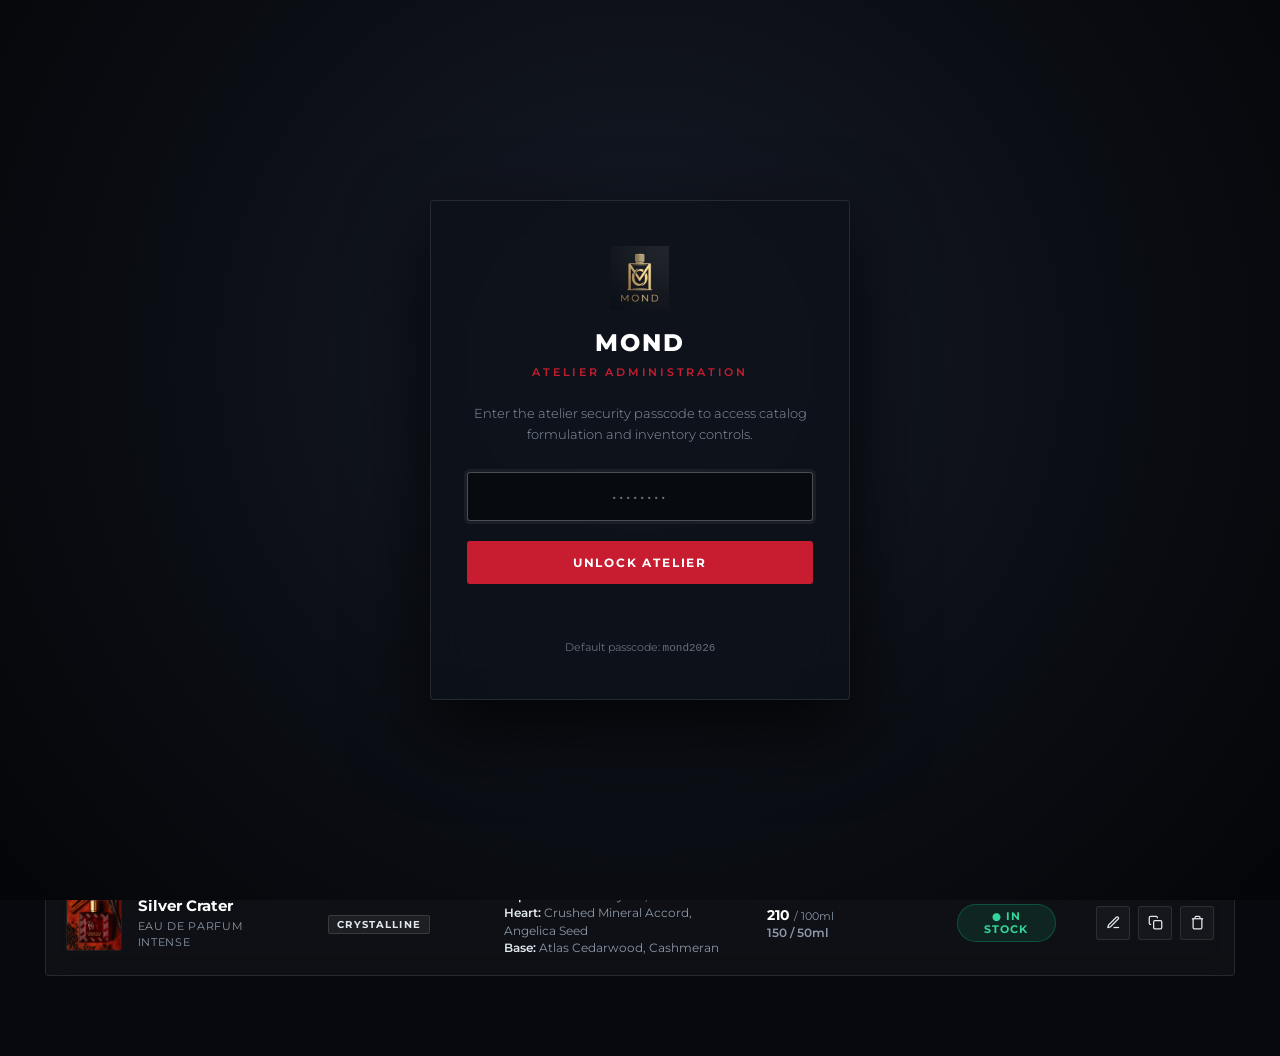
==== commit 1328d00e: "Fast" ====
--- a/admin.html
+++ b/admin.html
@@ -4,6 +4,7 @@
   <meta charset="UTF-8" />
   <meta name="viewport" content="width=device-width, initial-scale=1.0" />
   <title>MOND — Atelier Administration & Catalog Controls</title>
+  <link rel="icon" type="image/png" href="logo.png">
   <link rel="preconnect" href="https://fonts.googleapis.com">
   <link rel="preconnect" href="https://fonts.gstatic.com" crossorigin>
   <link href="https://fonts.googleapis.com/css2?family=Montserrat:ital,wght@0,300;0,400;0,500;0,600;0,700;0,800;0,900;1,300;1,400&display=swap" rel="stylesheet">
@@ -67,6 +68,15 @@
       -webkit-backdrop-filter: blur(16px);
       position: relative;
     }
+    .brand-logo-img {
+      height: 38px;
+      width: auto;
+      object-fit: contain;
+      mix-blend-mode: screen;
+      filter: contrast(1.15) brightness(1.06);
+      display: inline-block;
+      vertical-align: middle;
+    }
     .auth-logo {
       display: inline-flex;
       align-items: center;
@@ -930,10 +940,8 @@
   <!-- ==================== 1. SECURITY PASSCODE GATE ==================== -->
   <div id="authOverlay">
     <div class="auth-card" id="authCard">
-      <div class="auth-logo">
-        <svg viewBox="0 0 32 32" fill="none" stroke-width="2.2">
-          <path d="M21 5a11 11 0 1 0 6 19.5A9.5 9.5 0 0 1 21 5z"/>
-        </svg>
+      <div class="auth-logo" style="flex-direction: column;">
+        <img src="logo.png" alt="MOND Logo" class="brand-logo-img" style="height: 64px; margin-bottom: 8px;">
         MOND
       </div>
       <div class="auth-subtitle">Atelier Administration</div>
@@ -957,9 +965,7 @@
         ← Back to Storefront
       </a>
       <div class="admin-brand">
-        <svg viewBox="0 0 32 32" fill="none" stroke-width="2.2" style="width:24px;height:24px;stroke:#fff;">
-          <path d="M21 5a11 11 0 1 0 6 19.5A9.5 9.5 0 0 1 21 5z"/>
-        </svg>
+        <img src="logo.png" alt="MOND Logo" class="brand-logo-img" style="height: 36px;">
         <span class="logo-text">MOND</span>
         <span class="admin-pill">Catalog Admin</span>
       </div>
@@ -999,7 +1005,7 @@
       </div>
       <div class="kpi-card">
         <span class="kpi-title">Avg 100ml Value</span>
-        <div class="kpi-value" id="kpiAvgPrice">$0</div>
+        <div class="kpi-value" id="kpiAvgPrice">0</div>
         <div class="kpi-sub">Mean Flacon Formulation Price</div>
       </div>
     </section>
@@ -1103,11 +1109,11 @@
 
         <div class="form-row">
           <div class="form-group">
-            <label class="form-label" for="fieldPrice50">50ml Price ($) *</label>
+            <label class="form-label" for="fieldPrice50">50ml Price *</label>
             <input type="number" id="fieldPrice50" class="form-input" min="1" step="1" placeholder="170" required>
           </div>
           <div class="form-group">
-            <label class="form-label" for="fieldPrice100">100ml Price ($) *</label>
+            <label class="form-label" for="fieldPrice100">100ml Price *</label>
             <input type="number" id="fieldPrice100" class="form-input" min="1" step="1" placeholder="240" required>
           </div>
         </div>
@@ -1407,7 +1413,7 @@
       kpiTotal.textContent = total;
       kpiActive.textContent = inStock;
       kpiSoldOut.textContent = soldOut;
-      kpiAvgPrice.textContent = `$${avg100}`;
+      kpiAvgPrice.textContent = avg100.toLocaleString();
 
       countAll.textContent = total;
       countInStock.textContent = inStock;
@@ -1484,8 +1490,8 @@
           </td>
           <td>
             <div class="prices-cell">
-              <div>$${item.prices[100] || 0} <span style="font-size:11px;color:var(--silver-muted);font-weight:400;">/ 100ml</span></div>
-              <div style="font-size:11.5px;color:var(--silver-muted);">$${item.prices[50] || 0} / 50ml</div>
+              <div>${(item.prices[100] || 0).toLocaleString()} <span style="font-size:11px;color:var(--silver-muted);font-weight:400;">/ 100ml</span></div>
+              <div style="font-size:11.5px;color:var(--silver-muted);">${(item.prices[50] || 0).toLocaleString()} / 50ml</div>
             </div>
           </td>
           <td>
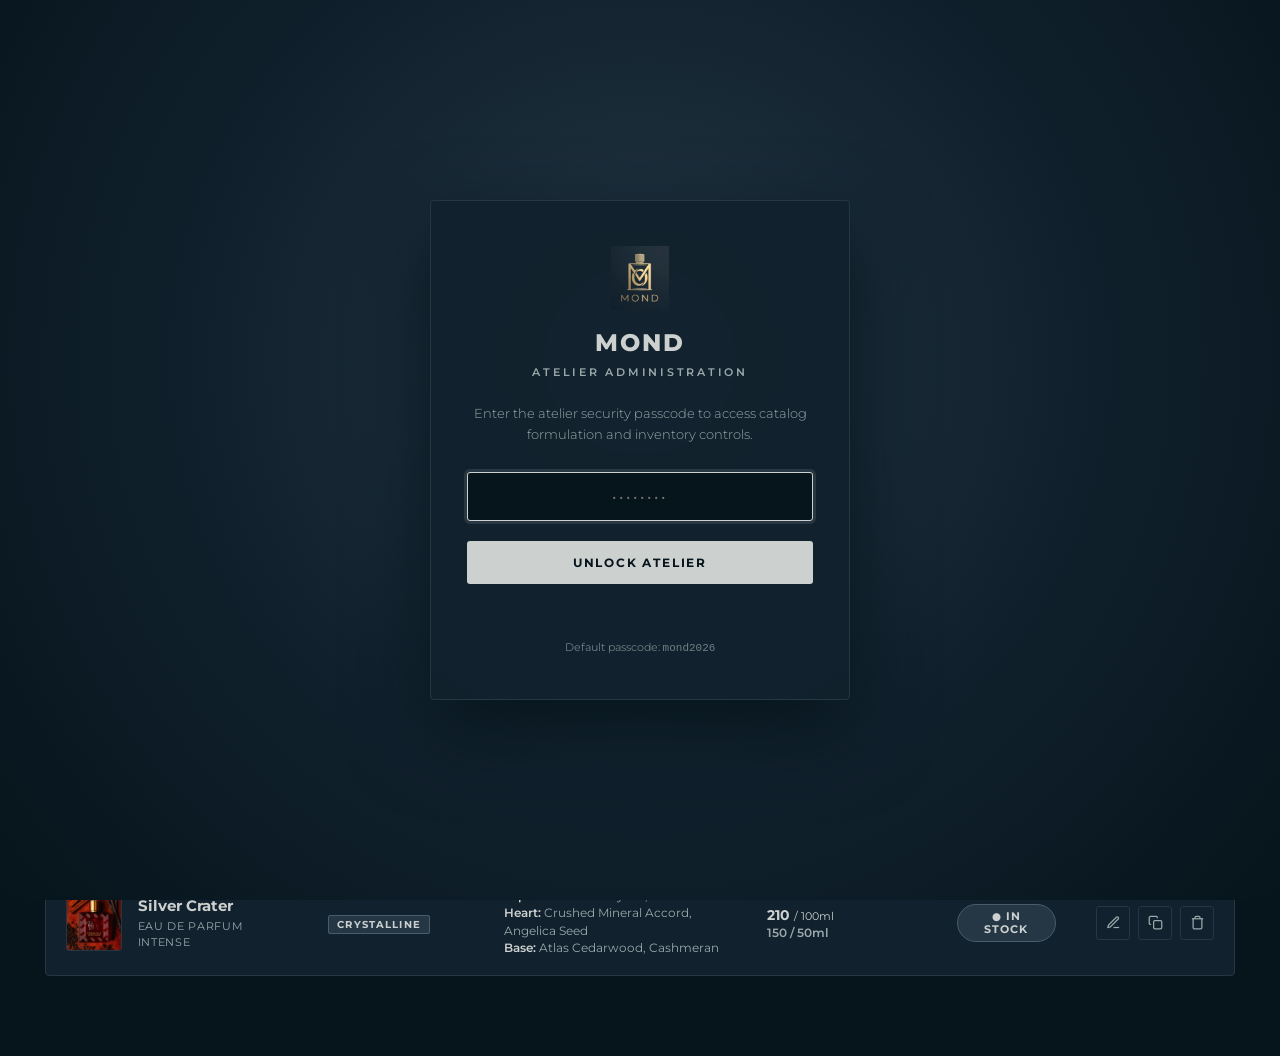
==== commit 15fbac8f: "new colour palette style" ====
--- a/admin.html
+++ b/admin.html
@@ -10,25 +10,20 @@
   <link href="https://fonts.googleapis.com/css2?family=Montserrat:ital,wght@0,300;0,400;0,500;0,600;0,700;0,800;0,900;1,300;1,400&display=swap" rel="stylesheet">
   <style>
     :root {
-      --bg: #07090e;
-      --surface: rgba(255, 255, 255, 0.03);
-      --surface-hover: rgba(255, 255, 255, 0.06);
-      --border: rgba(255, 255, 255, 0.1);
-      --border-focus: rgba(255, 255, 255, 0.28);
-      --silver: #e2e8f0;
-      --silver-muted: #8c97a8;
-      --accent: #c81d31;
-      --accent-hover: #e0283e;
-      --accent-glow: rgba(200, 29, 49, 0.4);
-      --green: #10b981;
+      --bg-void: #06141B;
+      --bg-surface: #11212D;
+      --bg-elevated: #253745;
+      --accent-muted: #4A5C6A;
+      --text-secondary: #9BA8AB;
+      --text-primary: #CCD0CF;
       --font-body: 'Montserrat', system-ui, -apple-system, sans-serif;
     }
 
     * { box-sizing: border-box; margin: 0; padding: 0; }
     html, body {
       min-height: 100%;
-      background: var(--bg);
-      color: #fff;
+      background: var(--bg-void);
+      color: var(--text-primary);
       font-family: var(--font-body);
       -webkit-font-smoothing: antialiased;
     }
@@ -43,7 +38,7 @@
       position: fixed;
       inset: 0;
       z-index: 10000;
-      background: radial-gradient(circle at 50% 40%, #161c28 0%, #0c0f16 50%, #040508 100%);
+      background: radial-gradient(circle at 50% 40%, #253745 0%, #11212D 50%, #06141B 100%);
       display: flex;
       align-items: center;
       justify-content: center;
@@ -58,12 +53,12 @@
     .auth-card {
       max-width: 420px;
       width: 100%;
-      background: rgba(14, 18, 27, 0.85);
-      border: 1px solid var(--border);
+      background: rgba(17, 33, 45, 0.94);
+      border: 1px solid var(--bg-elevated);
       border-radius: 4px;
       padding: clamp(32px, 5vh, 48px) clamp(24px, 4vw, 36px);
       text-align: center;
-      box-shadow: 0 30px 80px rgba(0, 0, 0, 0.8);
+      box-shadow: 0 30px 80px rgba(6, 20, 27, 0.95);
       backdrop-filter: blur(16px);
       -webkit-backdrop-filter: blur(16px);
       position: relative;
@@ -85,23 +80,24 @@
       font-size: 24px;
       letter-spacing: .08em;
       margin-bottom: 8px;
+      color: var(--text-primary);
     }
     .auth-logo svg {
       width: 28px;
       height: 28px;
-      stroke: #fff;
+      stroke: var(--text-primary);
     }
     .auth-subtitle {
       font-size: 11px;
       font-weight: 600;
       letter-spacing: .25em;
       text-transform: uppercase;
-      color: var(--accent);
+      color: var(--text-secondary);
       margin-bottom: 24px;
     }
     .auth-desc {
       font-size: 13px;
-      color: var(--silver-muted);
+      color: var(--text-secondary);
       line-height: 1.6;
       margin-bottom: 28px;
       font-weight: 300;
@@ -112,25 +108,25 @@
     }
     .auth-input {
       width: 100%;
-      background: rgba(0, 0, 0, 0.4);
-      border: 1px solid var(--border);
+      background: var(--bg-void);
+      border: 1px solid var(--accent-muted);
       border-radius: 3px;
       padding: 14px 18px;
       font-size: 15px;
       letter-spacing: .2em;
       text-align: center;
-      color: #fff;
+      color: var(--text-primary);
       outline: 0;
       transition: border-color 0.25s, box-shadow 0.25s;
     }
     .auth-input:focus {
-      border-color: var(--border-focus);
-      box-shadow: 0 0 0 3px rgba(255, 255, 255, 0.05);
+      border-color: var(--text-primary);
+      box-shadow: 0 0 0 3px rgba(204, 208, 207, 0.12);
     }
     .auth-btn {
       width: 100%;
-      background: var(--accent);
-      color: #fff;
+      background: var(--text-primary);
+      color: var(--bg-void);
       padding: 14px;
       font-size: 12px;
       font-weight: 700;
@@ -140,14 +136,14 @@
       transition: background 0.25s, box-shadow 0.25s, transform 0.15s;
     }
     .auth-btn:hover {
-      background: var(--accent-hover);
-      box-shadow: 0 6px 24px var(--accent-glow);
+      background: var(--text-secondary);
+      box-shadow: 0 6px 24px rgba(204, 208, 207, 0.2);
     }
     .auth-btn:active {
       transform: scale(0.99);
     }
     .auth-error {
-      color: #ff5569;
+      color: var(--text-primary);
       font-size: 12px;
       margin-top: 14px;
       min-height: 18px;
@@ -157,7 +153,7 @@
     .auth-hint {
       margin-top: 24px;
       font-size: 11px;
-      color: var(--silver-muted);
+      color: var(--text-secondary);
       opacity: 0.7;
     }
     .shake {
@@ -174,8 +170,8 @@
        2. TOP ADMIN HEADER
        ========================================================= */
     .admin-header {
-      background: rgba(7, 9, 14, 0.92);
-      border-bottom: 1px solid var(--border);
+      background: rgba(6, 20, 27, 0.94);
+      border-bottom: 1px solid var(--bg-elevated);
       backdrop-filter: blur(16px);
       -webkit-backdrop-filter: blur(16px);
       position: sticky;
@@ -200,17 +196,17 @@
       font-weight: 600;
       letter-spacing: .08em;
       text-transform: uppercase;
-      color: var(--silver-muted);
+      color: var(--text-secondary);
       padding: 8px 14px;
-      border: 1px solid var(--border);
+      border: 1px solid var(--bg-elevated);
       border-radius: 3px;
-      background: rgba(255, 255, 255, 0.02);
+      background: var(--bg-surface);
       transition: all 0.25s ease;
     }
     .back-store-btn:hover {
-      color: #fff;
-      border-color: var(--border-focus);
-      background: rgba(255, 255, 255, 0.08);
+      color: var(--text-primary);
+      border-color: var(--accent-muted);
+      background: var(--bg-elevated);
     }
     .admin-brand {
       display: flex;
@@ -222,15 +218,16 @@
       font-size: 20px;
       letter-spacing: .08em;
       text-transform: uppercase;
+      color: var(--text-primary);
     }
     .admin-pill {
       font-size: 9.5px;
       font-weight: 700;
       letter-spacing: .18em;
       text-transform: uppercase;
-      background: rgba(200, 29, 49, 0.2);
-      border: 1px solid rgba(200, 29, 49, 0.4);
-      color: #ff6b7e;
+      background: var(--bg-elevated);
+      border: 1px solid var(--accent-muted);
+      color: var(--text-primary);
       padding: 3px 8px;
       border-radius: 2px;
     }
@@ -241,34 +238,35 @@
     }
     .header-info {
       font-size: 11px;
-      color: var(--silver-muted);
+      color: var(--text-secondary);
       letter-spacing: .08em;
       text-transform: uppercase;
       padding-right: 12px;
-      border-right: 1px solid var(--border);
+      border-right: 1px solid var(--bg-elevated);
     }
     .header-action-btn {
       font-size: 11px;
       font-weight: 600;
       letter-spacing: .08em;
       text-transform: uppercase;
-      color: var(--silver);
+      color: var(--text-secondary);
       padding: 8px 12px;
-      border: 1px solid var(--border);
+      border: 1px solid var(--bg-elevated);
       border-radius: 3px;
+      background: var(--bg-surface);
       transition: all 0.2s ease;
       display: inline-flex;
       align-items: center;
       gap: 6px;
     }
     .header-action-btn:hover {
-      background: rgba(255, 255, 255, 0.08);
-      color: #fff;
-      border-color: var(--border-focus);
+      background: var(--bg-elevated);
+      color: var(--text-primary);
+      border-color: var(--accent-muted);
     }
     .header-action-btn.logout:hover {
-      border-color: var(--accent);
-      color: #ff6b7e;
+      border-color: var(--text-secondary);
+      color: var(--text-primary);
     }
 
     /* =========================================================
@@ -286,8 +284,8 @@
       margin-bottom: 28px;
     }
     .kpi-card {
-      background: var(--surface);
-      border: 1px solid var(--border);
+      background: var(--bg-surface);
+      border: 1px solid var(--bg-elevated);
       border-radius: 4px;
       padding: 22px 24px;
       display: flex;
@@ -298,25 +296,25 @@
       transition: border-color 0.3s;
     }
     .kpi-card:hover {
-      border-color: var(--border-focus);
+      border-color: var(--accent-muted);
     }
     .kpi-title {
       font-size: 10.5px;
       font-weight: 600;
       letter-spacing: .2em;
       text-transform: uppercase;
-      color: var(--silver-muted);
+      color: var(--text-secondary);
       margin-bottom: 10px;
     }
     .kpi-value {
       font-size: 32px;
       font-weight: 800;
       letter-spacing: -.02em;
-      color: #fff;
+      color: var(--text-primary);
     }
     .kpi-sub {
       font-size: 11.5px;
-      color: var(--silver-muted);
+      color: var(--text-secondary);
       margin-top: 4px;
       display: flex;
       align-items: center;
@@ -326,14 +324,14 @@
       width: 7px;
       height: 7px;
       border-radius: 50%;
-      background: var(--green);
+      background: var(--text-primary);
       display: inline-block;
     }
 
     /* Action Toolbar */
     .admin-toolbar {
-      background: rgba(255, 255, 255, 0.02);
-      border: 1px solid var(--border);
+      background: var(--bg-surface);
+      border: 1px solid var(--bg-elevated);
       border-radius: 4px;
       padding: 16px 20px;
       display: flex;
@@ -350,8 +348,8 @@
       flex-wrap: wrap;
     }
     .btn-primary {
-      background: var(--accent);
-      color: #fff;
+      background: var(--text-primary);
+      color: var(--bg-void);
       font-size: 11.5px;
       font-weight: 700;
       letter-spacing: .12em;
@@ -364,16 +362,16 @@
       transition: background 0.25s, box-shadow 0.25s, transform 0.15s;
     }
     .btn-primary:hover {
-      background: var(--accent-hover);
-      box-shadow: 0 4px 18px var(--accent-glow);
+      background: var(--text-secondary);
+      box-shadow: 0 4px 18px rgba(204, 208, 207, 0.25);
     }
     .btn-primary:active {
       transform: scale(0.99);
     }
     .btn-secondary {
-      background: rgba(255, 255, 255, 0.04);
-      border: 1px solid var(--border);
-      color: var(--silver);
+      background: var(--bg-elevated);
+      border: 1px solid var(--accent-muted);
+      color: var(--text-primary);
       font-size: 11px;
       font-weight: 600;
       letter-spacing: .08em;
@@ -386,9 +384,9 @@
       transition: all 0.2s ease;
     }
     .btn-secondary:hover {
-      background: rgba(255, 255, 255, 0.1);
-      border-color: var(--border-focus);
-      color: #fff;
+      background: var(--accent-muted);
+      border-color: var(--text-secondary);
+      color: var(--text-primary);
     }
 
     /* =========================================================
@@ -415,23 +413,23 @@
       transform: translateY(-50%);
       width: 16px;
       height: 16px;
-      stroke: var(--silver-muted);
+      stroke: var(--text-secondary);
       fill: none;
       pointer-events: none;
     }
     .search-input {
       width: 100%;
-      background: rgba(0, 0, 0, 0.4);
-      border: 1px solid var(--border);
+      background: var(--bg-void);
+      border: 1px solid var(--bg-elevated);
       border-radius: 3px;
       padding: 10px 14px 10px 38px;
       font-size: 13px;
-      color: #fff;
+      color: var(--text-primary);
       outline: 0;
       transition: border-color 0.25s;
     }
     .search-input:focus {
-      border-color: var(--border-focus);
+      border-color: var(--accent-muted);
     }
     .filter-group {
       display: flex;
@@ -445,24 +443,24 @@
       text-transform: uppercase;
       padding: 8px 14px;
       border-radius: 3px;
-      background: rgba(255, 255, 255, 0.03);
-      border: 1px solid var(--border);
-      color: var(--silver-muted);
+      background: var(--bg-surface);
+      border: 1px solid var(--bg-elevated);
+      color: var(--text-secondary);
       transition: all 0.2s ease;
     }
     .filter-pill.active, .filter-pill:hover {
-      background: rgba(255, 255, 255, 0.12);
-      border-color: var(--border-focus);
-      color: #fff;
+      background: var(--bg-elevated);
+      border-color: var(--accent-muted);
+      color: var(--text-primary);
     }
     .sort-select {
-      background: rgba(0, 0, 0, 0.4);
-      border: 1px solid var(--border);
+      background: var(--bg-void);
+      border: 1px solid var(--bg-elevated);
       border-radius: 3px;
       padding: 8px 14px;
       font-size: 11.5px;
       font-weight: 600;
-      color: var(--silver);
+      color: var(--text-primary);
       outline: 0;
       letter-spacing: .05em;
       cursor: pointer;
@@ -472,8 +470,8 @@
        5. PRODUCTS MANAGEMENT TABLE / GRID
        ========================================================= */
     .table-container {
-      background: var(--surface);
-      border: 1px solid var(--border);
+      background: var(--bg-surface);
+      border: 1px solid var(--bg-elevated);
       border-radius: 4px;
       overflow: hidden;
       backdrop-filter: blur(12px);
@@ -490,18 +488,19 @@
       font-weight: 700;
       letter-spacing: .18em;
       text-transform: uppercase;
-      color: var(--silver-muted);
-      background: rgba(0, 0, 0, 0.35);
-      border-bottom: 1px solid var(--border);
+      color: var(--text-secondary);
+      background: var(--bg-void);
+      border-bottom: 1px solid var(--bg-elevated);
     }
     .catalog-table td {
       padding: 18px 20px;
       font-size: 13px;
-      border-bottom: 1px solid rgba(255, 255, 255, 0.06);
+      border-bottom: 1px solid var(--bg-elevated);
       vertical-align: middle;
+      color: var(--text-secondary);
     }
     .catalog-table tr:hover td {
-      background: var(--surface-hover);
+      background: rgba(37, 55, 69, 0.35);
     }
     .catalog-table tr:last-child td {
       border-bottom: 0;
@@ -516,19 +515,19 @@
       height: 56px;
       border-radius: 3px;
       object-fit: cover;
-      background: #040508;
-      border: 1px solid var(--border);
+      background: var(--bg-void);
+      border: 1px solid var(--bg-elevated);
       flex-shrink: 0;
     }
     .prod-meta h4 {
       font-size: 15px;
       font-weight: 700;
       margin-bottom: 2px;
-      color: #fff;
+      color: var(--text-primary);
     }
     .prod-meta span {
       font-size: 11px;
-      color: var(--silver-muted);
+      color: var(--text-secondary);
       letter-spacing: .06em;
       text-transform: uppercase;
     }
@@ -539,28 +538,28 @@
       text-transform: uppercase;
       padding: 3px 8px;
       border-radius: 2px;
-      background: rgba(255, 255, 255, 0.06);
-      border: 1px solid rgba(255, 255, 255, 0.12);
-      color: var(--silver);
+      background: var(--bg-elevated);
+      border: 1px solid var(--accent-muted);
+      color: var(--text-primary);
     }
     .notes-snippet {
       max-width: 260px;
       font-size: 11.5px;
-      color: var(--silver-muted);
+      color: var(--text-secondary);
       line-height: 1.5;
     }
     .notes-snippet b {
-      color: var(--silver);
+      color: var(--text-primary);
       font-weight: 600;
     }
     .prices-cell {
       font-weight: 600;
       font-size: 13px;
-      color: var(--silver);
+      color: var(--text-secondary);
       white-space: nowrap;
     }
     .prices-cell div:first-child {
-      color: #fff;
+      color: var(--text-primary);
       font-size: 14px;
       font-weight: 700;
       margin-bottom: 2px;
@@ -582,20 +581,21 @@
       transition: all 0.2s ease;
     }
     .stock-toggle-btn.in-stock {
-      background: rgba(16, 185, 129, 0.12);
-      color: #34d399;
-      border-color: rgba(16, 185, 129, 0.3);
+      background: var(--bg-elevated);
+      color: var(--text-primary);
+      border-color: var(--accent-muted);
     }
     .stock-toggle-btn.in-stock:hover {
-      background: rgba(16, 185, 129, 0.22);
+      background: var(--accent-muted);
     }
     .stock-toggle-btn.out-stock {
-      background: rgba(200, 29, 49, 0.15);
-      color: #ff6b7e;
-      border-color: rgba(200, 29, 49, 0.35);
+      background: var(--bg-void);
+      color: var(--text-secondary);
+      border-color: var(--accent-muted);
     }
     .stock-toggle-btn.out-stock:hover {
-      background: rgba(200, 29, 49, 0.25);
+      background: var(--bg-surface);
+      color: var(--text-primary);
     }
 
     /* Row Action Buttons */
@@ -608,22 +608,22 @@
       width: 34px;
       height: 34px;
       border-radius: 3px;
-      border: 1px solid var(--border);
-      background: rgba(255, 255, 255, 0.03);
+      border: 1px solid var(--bg-elevated);
+      background: var(--bg-surface);
       display: grid;
       place-items: center;
-      color: var(--silver);
+      color: var(--text-secondary);
       transition: all 0.2s ease;
     }
     .btn-action-icon:hover {
-      background: rgba(255, 255, 255, 0.12);
-      color: #fff;
-      border-color: var(--border-focus);
+      background: var(--bg-elevated);
+      color: var(--text-primary);
+      border-color: var(--accent-muted);
     }
     .btn-action-icon.delete:hover {
-      background: rgba(200, 29, 49, 0.25);
-      border-color: var(--accent);
-      color: #ff6b7e;
+      background: var(--accent-muted);
+      border-color: var(--text-secondary);
+      color: var(--text-primary);
     }
     .btn-action-icon svg {
       width: 15px;
@@ -636,12 +636,12 @@
     .empty-state {
       text-align: center;
       padding: 80px 20px;
-      color: var(--silver-muted);
+      color: var(--text-secondary);
     }
     .empty-state svg {
       width: 48px;
       height: 48px;
-      stroke: rgba(255, 255, 255, 0.2);
+      stroke: var(--accent-muted);
       fill: none;
       margin-bottom: 16px;
     }
@@ -653,7 +653,7 @@
       position: fixed;
       inset: 0;
       z-index: 2000;
-      background: rgba(4, 5, 8, 0.82);
+      background: rgba(6, 20, 27, 0.85);
       backdrop-filter: blur(10px);
       -webkit-backdrop-filter: blur(10px);
       opacity: 0;
@@ -670,11 +670,11 @@
       width: 580px;
       max-width: 100vw;
       height: 100%;
-      background: #090c12;
-      border-left: 1px solid var(--border-focus);
+      background: var(--bg-surface);
+      border-left: 1px solid var(--bg-elevated);
       display: flex;
       flex-direction: column;
-      box-shadow: -20px 0 60px rgba(0, 0, 0, 0.9);
+      box-shadow: -20px 0 60px rgba(6, 20, 27, 0.95);
       transform: translateX(100%);
       transition: transform 0.4s cubic-bezier(0.16, 1, 0.3, 1);
     }
@@ -683,7 +683,7 @@
     }
     .drawer-header {
       padding: 24px 30px;
-      border-bottom: 1px solid var(--border);
+      border-bottom: 1px solid var(--bg-elevated);
       display: flex;
       align-items: center;
       justify-content: space-between;
@@ -693,20 +693,21 @@
       font-weight: 800;
       letter-spacing: .04em;
       text-transform: uppercase;
+      color: var(--text-primary);
     }
     .drawer-close {
       width: 32px;
       height: 32px;
       border-radius: 50%;
-      background: rgba(255, 255, 255, 0.06);
+      background: var(--bg-elevated);
       display: grid;
       place-items: center;
       font-size: 14px;
-      color: #fff;
+      color: var(--text-primary);
       transition: background 0.2s;
     }
     .drawer-close:hover {
-      background: rgba(255, 255, 255, 0.16);
+      background: var(--accent-muted);
     }
     .drawer-body {
       flex: 1;
@@ -731,21 +732,21 @@
       font-weight: 700;
       letter-spacing: .12em;
       text-transform: uppercase;
-      color: var(--silver);
+      color: var(--text-primary);
     }
     .form-input, .form-select, .form-textarea {
       width: 100%;
-      background: rgba(0, 0, 0, 0.45);
-      border: 1px solid var(--border);
+      background: var(--bg-void);
+      border: 1px solid var(--bg-elevated);
       border-radius: 3px;
       padding: 12px 14px;
       font-size: 13.5px;
-      color: #fff;
+      color: var(--text-primary);
       outline: 0;
       transition: border-color 0.25s;
     }
     .form-input:focus, .form-select:focus, .form-textarea:focus {
-      border-color: var(--border-focus);
+      border-color: var(--accent-muted);
     }
     .form-textarea {
       min-height: 90px;
@@ -755,10 +756,10 @@
 
     /* Image Preview & Upload */
     .image-upload-box {
-      border: 1px dashed var(--border);
+      border: 1px dashed var(--bg-elevated);
       border-radius: 4px;
       padding: 16px;
-      background: rgba(255, 255, 255, 0.015);
+      background: var(--bg-void);
       display: flex;
       gap: 18px;
       align-items: center;
@@ -767,8 +768,8 @@
       width: 80px;
       height: 80px;
       border-radius: 3px;
-      background: #040508;
-      border: 1px solid var(--border);
+      background: var(--bg-void);
+      border: 1px solid var(--bg-elevated);
       overflow: hidden;
       flex-shrink: 0;
       display: grid;
@@ -794,30 +795,31 @@
       text-transform: uppercase;
       letter-spacing: .08em;
       padding: 8px 12px;
-      background: rgba(255, 255, 255, 0.08);
-      border: 1px solid var(--border);
+      background: var(--bg-elevated);
+      border: 1px solid var(--accent-muted);
       border-radius: 2px;
       cursor: pointer;
       width: fit-content;
+      color: var(--text-primary);
       transition: background 0.2s;
     }
     .img-file-label:hover {
-      background: rgba(255, 255, 255, 0.16);
+      background: var(--accent-muted);
     }
     .img-help {
       font-size: 10.5px;
-      color: var(--silver-muted);
+      color: var(--text-secondary);
       line-height: 1.4;
     }
 
     .drawer-footer {
       padding: 20px 30px;
-      border-top: 1px solid var(--border);
+      border-top: 1px solid var(--bg-elevated);
       display: flex;
       align-items: center;
       justify-content: flex-end;
       gap: 12px;
-      background: rgba(0, 0, 0, 0.35);
+      background: var(--bg-void);
     }
 
     /* =========================================================
@@ -827,7 +829,7 @@
       position: fixed;
       inset: 0;
       z-index: 3000;
-      background: rgba(4, 5, 8, 0.85);
+      background: rgba(6, 20, 27, 0.88);
       backdrop-filter: blur(12px);
       -webkit-backdrop-filter: blur(12px);
       display: grid;
@@ -842,25 +844,25 @@
       visibility: visible;
     }
     .confirm-card {
-      background: #0d1017;
-      border: 1px solid var(--border-focus);
+      background: var(--bg-surface);
+      border: 1px solid var(--bg-elevated);
       border-radius: 4px;
       max-width: 440px;
       width: 100%;
       padding: 32px 28px;
       text-align: center;
-      box-shadow: 0 24px 60px rgba(0, 0, 0, 0.85);
+      box-shadow: 0 24px 60px rgba(6, 20, 27, 0.95);
     }
     .confirm-icon {
       width: 48px;
       height: 48px;
       border-radius: 50%;
-      background: rgba(200, 29, 49, 0.15);
-      border: 1px solid rgba(200, 29, 49, 0.35);
+      background: var(--bg-elevated);
+      border: 1px solid var(--accent-muted);
       display: grid;
       place-items: center;
       margin: 0 auto 16px;
-      color: #ff6b7e;
+      color: var(--text-primary);
     }
     .confirm-icon svg {
       width: 22px;
@@ -873,10 +875,11 @@
       font-size: 19px;
       font-weight: 800;
       margin-bottom: 8px;
+      color: var(--text-primary);
     }
     .confirm-card p {
       font-size: 13px;
-      color: var(--silver-muted);
+      color: var(--text-secondary);
       line-height: 1.6;
       margin-bottom: 24px;
     }
@@ -892,15 +895,15 @@
       bottom: 28px;
       right: 28px;
       z-index: 5000;
-      background: rgba(14, 18, 27, 0.96);
-      border: 1px solid var(--accent);
+      background: var(--bg-surface);
+      border: 1px solid var(--accent-muted);
       backdrop-filter: blur(14px);
       padding: 14px 22px;
       border-radius: 3px;
       display: flex;
       align-items: center;
       gap: 14px;
-      box-shadow: 0 16px 40px rgba(0, 0, 0, 0.7);
+      box-shadow: 0 16px 40px rgba(6, 20, 27, 0.8);
       transform: translateY(100px);
       opacity: 0;
       pointer-events: none;
@@ -915,8 +918,8 @@
       width: 22px;
       height: 22px;
       border-radius: 50%;
-      background: var(--accent);
-      color: #fff;
+      background: var(--text-primary);
+      color: var(--bg-void);
       display: grid;
       place-items: center;
       font-size: 12px;
@@ -924,7 +927,7 @@
     .toast-msg {
       font-size: 12.5px;
       font-weight: 500;
-      color: #fff;
+      color: var(--text-primary);
     }
 
     @media (max-width: 768px) {
@@ -995,12 +998,12 @@
       </div>
       <div class="kpi-card">
         <span class="kpi-title">Boutique Active</span>
-        <div class="kpi-value" id="kpiActive" style="color:#34d399;">0</div>
+        <div class="kpi-value" id="kpiActive" style="color:var(--text-primary);">0</div>
         <div class="kpi-sub"><span class="status-dot"></span> In Stock on Storefront</div>
       </div>
       <div class="kpi-card">
         <span class="kpi-title">Archived / Sold Out</span>
-        <div class="kpi-value" id="kpiSoldOut" style="color:#ff6b7e;">0</div>
+        <div class="kpi-value" id="kpiSoldOut" style="color:var(--text-secondary);">0</div>
         <div class="kpi-sub">Marked Sold Out in Catalog</div>
       </div>
       <div class="kpi-card">
@@ -1014,7 +1017,7 @@
     <section class="admin-toolbar">
       <div class="toolbar-left">
         <button class="btn-primary" id="addFragranceBtn">
-          <svg viewBox="0 0 24 24" style="width:16px;height:16px;stroke:#fff;fill:none;stroke-width:2.2;"><line x1="12" y1="5" x2="12" y2="19"/><line x1="5" y1="12" x2="19" y2="12"/></svg>
+          <svg viewBox="0 0 24 24" style="width:16px;height:16px;stroke:currentColor;fill:none;stroke-width:2.2;"><line x1="12" y1="5" x2="12" y2="19"/><line x1="5" y1="12" x2="19" y2="12"/></svg>
           Add New Fragrance
         </button>
         <button class="btn-secondary" id="resetDefaultBtn">
@@ -1183,7 +1186,7 @@
       <p id="deleteMsg">Are you sure you wish to delete this fragrance? This action will remove it from the boutique storefront immediately.</p>
       <div class="confirm-actions">
         <button class="btn-secondary" id="cancelDeleteBtn">Cancel</button>
-        <button class="btn-primary" id="confirmDeleteBtn" style="background:#e11d48;">Delete</button>
+        <button class="btn-primary" id="confirmDeleteBtn" style="background:var(--accent-muted);color:var(--text-primary);">Delete</button>
       </div>
     </div>
   </div>
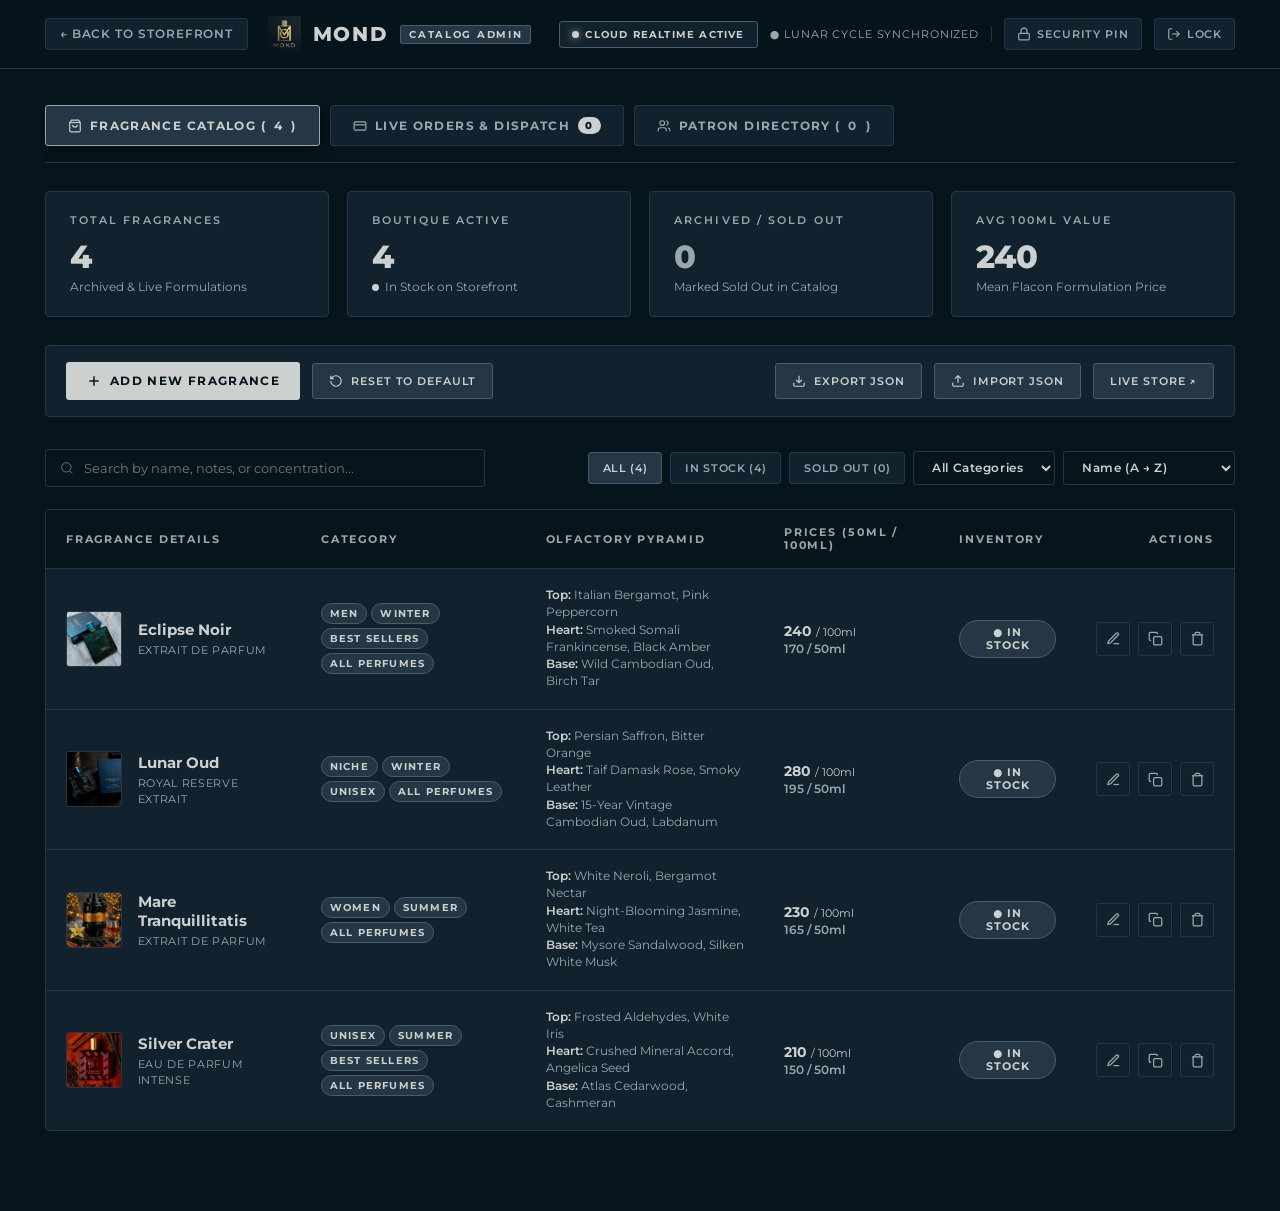
==== commit e12adffd: "data base done" ====
--- a/admin.html
+++ b/admin.html
@@ -1,5 +1,6 @@
 <!DOCTYPE html>
 <html lang="en">
+
 <head>
   <meta charset="UTF-8" />
   <meta name="viewport" content="width=device-width, initial-scale=1.0" />
@@ -7,7 +8,12 @@
   <link rel="icon" type="image/png" href="logo.png">
   <link rel="preconnect" href="https://fonts.googleapis.com">
   <link rel="preconnect" href="https://fonts.gstatic.com" crossorigin>
-  <link href="https://fonts.googleapis.com/css2?family=Montserrat:ital,wght@0,300;0,400;0,500;0,600;0,700;0,800;0,900;1,300;1,400&display=swap" rel="stylesheet">
+  <link
+    href="https://fonts.googleapis.com/css2?family=Montserrat:ital,wght@0,300;0,400;0,500;0,600;0,700;0,800;0,900;1,300;1,400&display=swap"
+    rel="stylesheet">
+  <!-- Supabase JS Client & Data Layer -->
+  <script src="https://cdn.jsdelivr.net/npm/@supabase/supabase-js@2"></script>
+  <script src="supabase.js"></script>
   <style>
     :root {
       --bg-void: #06141B;
@@ -19,17 +25,39 @@
       --font-body: 'Montserrat', system-ui, -apple-system, sans-serif;
     }
 
-    * { box-sizing: border-box; margin: 0; padding: 0; }
-    html, body {
+    * {
+      box-sizing: border-box;
+      margin: 0;
+      padding: 0;
+    }
+
+    html,
+    body {
       min-height: 100%;
       background: var(--bg-void);
       color: var(--text-primary);
       font-family: var(--font-body);
       -webkit-font-smoothing: antialiased;
     }
-    a { color: inherit; text-decoration: none; }
-    button, input, select, textarea { font: inherit; color: inherit; }
-    button { background: none; border: 0; cursor: pointer; }
+
+    a {
+      color: inherit;
+      text-decoration: none;
+    }
+
+    button,
+    input,
+    select,
+    textarea {
+      font: inherit;
+      color: inherit;
+    }
+
+    button {
+      background: none;
+      border: 0;
+      cursor: pointer;
+    }
 
     /* =========================================================
        1. PASSCODE SECURITY GATE OVERLAY
@@ -45,11 +73,13 @@
       padding: 24px;
       transition: opacity 0.4s ease, visibility 0.4s ease;
     }
+
     #authOverlay.hidden {
       opacity: 0;
       visibility: hidden;
       pointer-events: none;
     }
+
     .auth-card {
       max-width: 420px;
       width: 100%;
@@ -63,6 +93,7 @@
       -webkit-backdrop-filter: blur(16px);
       position: relative;
     }
+
     .brand-logo-img {
       height: 38px;
       width: auto;
@@ -72,6 +103,7 @@
       display: inline-block;
       vertical-align: middle;
     }
+
     .auth-logo {
       display: inline-flex;
       align-items: center;
@@ -82,11 +114,13 @@
       margin-bottom: 8px;
       color: var(--text-primary);
     }
+
     .auth-logo svg {
       width: 28px;
       height: 28px;
       stroke: var(--text-primary);
     }
+
     .auth-subtitle {
       font-size: 11px;
       font-weight: 600;
@@ -95,6 +129,7 @@
       color: var(--text-secondary);
       margin-bottom: 24px;
     }
+
     .auth-desc {
       font-size: 13px;
       color: var(--text-secondary);
@@ -102,10 +137,12 @@
       margin-bottom: 28px;
       font-weight: 300;
     }
+
     .auth-input-wrap {
       position: relative;
       margin-bottom: 20px;
     }
+
     .auth-input {
       width: 100%;
       background: var(--bg-void);
@@ -119,10 +156,12 @@
       outline: 0;
       transition: border-color 0.25s, box-shadow 0.25s;
     }
+
     .auth-input:focus {
       border-color: var(--text-primary);
       box-shadow: 0 0 0 3px rgba(204, 208, 207, 0.12);
     }
+
     .auth-btn {
       width: 100%;
       background: var(--text-primary);
@@ -135,13 +174,16 @@
       border-radius: 3px;
       transition: background 0.25s, box-shadow 0.25s, transform 0.15s;
     }
+
     .auth-btn:hover {
       background: var(--text-secondary);
       box-shadow: 0 6px 24px rgba(204, 208, 207, 0.2);
     }
+
     .auth-btn:active {
       transform: scale(0.99);
     }
+
     .auth-error {
       color: var(--text-primary);
       font-size: 12px;
@@ -150,20 +192,40 @@
       font-weight: 500;
       transition: opacity 0.2s;
     }
+
     .auth-hint {
       margin-top: 24px;
       font-size: 11px;
       color: var(--text-secondary);
       opacity: 0.7;
     }
+
     .shake {
       animation: shake 0.4s cubic-bezier(0.36, 0.07, 0.19, 0.97) both;
     }
+
     @keyframes shake {
-      10%, 90% { transform: translate3d(-1px, 0, 0); }
-      20%, 80% { transform: translate3d(2px, 0, 0); }
-      30%, 50%, 70% { transform: translate3d(-4px, 0, 0); }
-      40%, 60% { transform: translate3d(4px, 0, 0); }
+
+      10%,
+      90% {
+        transform: translate3d(-1px, 0, 0);
+      }
+
+      20%,
+      80% {
+        transform: translate3d(2px, 0, 0);
+      }
+
+      30%,
+      50%,
+      70% {
+        transform: translate3d(-4px, 0, 0);
+      }
+
+      40%,
+      60% {
+        transform: translate3d(4px, 0, 0);
+      }
     }
 
     /* =========================================================
@@ -183,11 +245,13 @@
       justify-content: space-between;
       gap: 16px;
     }
+
     .header-left {
       display: flex;
       align-items: center;
       gap: 20px;
     }
+
     .back-store-btn {
       display: inline-flex;
       align-items: center;
@@ -203,16 +267,19 @@
       background: var(--bg-surface);
       transition: all 0.25s ease;
     }
+
     .back-store-btn:hover {
       color: var(--text-primary);
       border-color: var(--accent-muted);
       background: var(--bg-elevated);
     }
+
     .admin-brand {
       display: flex;
       align-items: center;
       gap: 12px;
     }
+
     .admin-brand .logo-text {
       font-weight: 800;
       font-size: 20px;
@@ -220,6 +287,7 @@
       text-transform: uppercase;
       color: var(--text-primary);
     }
+
     .admin-pill {
       font-size: 9.5px;
       font-weight: 700;
@@ -231,11 +299,13 @@
       padding: 3px 8px;
       border-radius: 2px;
     }
+
     .header-right {
       display: flex;
       align-items: center;
       gap: 12px;
     }
+
     .header-info {
       font-size: 11px;
       color: var(--text-secondary);
@@ -244,6 +314,7 @@
       padding-right: 12px;
       border-right: 1px solid var(--bg-elevated);
     }
+
     .header-action-btn {
       font-size: 11px;
       font-weight: 600;
@@ -259,11 +330,13 @@
       align-items: center;
       gap: 6px;
     }
+
     .header-action-btn:hover {
       background: var(--bg-elevated);
       color: var(--text-primary);
       border-color: var(--accent-muted);
     }
+
     .header-action-btn.logout:hover {
       border-color: var(--text-secondary);
       color: var(--text-primary);
@@ -277,12 +350,14 @@
       margin: 0 auto;
       padding: clamp(28px, 4vh, 48px) clamp(20px, 3.5vw, 48px) 80px;
     }
+
     .kpi-grid {
       display: grid;
       grid-template-columns: repeat(auto-fit, minmax(220px, 1fr));
       gap: 18px;
       margin-bottom: 28px;
     }
+
     .kpi-card {
       background: var(--bg-surface);
       border: 1px solid var(--bg-elevated);
@@ -295,9 +370,11 @@
       -webkit-backdrop-filter: blur(12px);
       transition: border-color 0.3s;
     }
+
     .kpi-card:hover {
       border-color: var(--accent-muted);
     }
+
     .kpi-title {
       font-size: 10.5px;
       font-weight: 600;
@@ -306,12 +383,14 @@
       color: var(--text-secondary);
       margin-bottom: 10px;
     }
+
     .kpi-value {
       font-size: 32px;
       font-weight: 800;
       letter-spacing: -.02em;
       color: var(--text-primary);
     }
+
     .kpi-sub {
       font-size: 11.5px;
       color: var(--text-secondary);
@@ -320,6 +399,7 @@
       align-items: center;
       gap: 6px;
     }
+
     .status-dot {
       width: 7px;
       height: 7px;
@@ -341,12 +421,15 @@
       gap: 16px;
       margin-bottom: 32px;
     }
-    .toolbar-left, .toolbar-right {
+
+    .toolbar-left,
+    .toolbar-right {
       display: flex;
       align-items: center;
       gap: 12px;
       flex-wrap: wrap;
     }
+
     .btn-primary {
       background: var(--text-primary);
       color: var(--bg-void);
@@ -361,13 +444,16 @@
       gap: 8px;
       transition: background 0.25s, box-shadow 0.25s, transform 0.15s;
     }
+
     .btn-primary:hover {
       background: var(--text-secondary);
       box-shadow: 0 4px 18px rgba(204, 208, 207, 0.25);
     }
+
     .btn-primary:active {
       transform: scale(0.99);
     }
+
     .btn-secondary {
       background: var(--bg-elevated);
       border: 1px solid var(--accent-muted);
@@ -383,6 +469,7 @@
       gap: 8px;
       transition: all 0.2s ease;
     }
+
     .btn-secondary:hover {
       background: var(--accent-muted);
       border-color: var(--text-secondary);
@@ -400,12 +487,14 @@
       flex-wrap: wrap;
       margin-bottom: 22px;
     }
+
     .search-box {
       flex: 1;
       min-width: 280px;
       max-width: 440px;
       position: relative;
     }
+
     .search-box svg {
       position: absolute;
       left: 14px;
@@ -417,6 +506,7 @@
       fill: none;
       pointer-events: none;
     }
+
     .search-input {
       width: 100%;
       background: var(--bg-void);
@@ -428,14 +518,17 @@
       outline: 0;
       transition: border-color 0.25s;
     }
+
     .search-input:focus {
       border-color: var(--accent-muted);
     }
+
     .filter-group {
       display: flex;
       align-items: center;
       gap: 8px;
     }
+
     .filter-pill {
       font-size: 11px;
       font-weight: 600;
@@ -448,11 +541,14 @@
       color: var(--text-secondary);
       transition: all 0.2s ease;
     }
-    .filter-pill.active, .filter-pill:hover {
+
+    .filter-pill.active,
+    .filter-pill:hover {
       background: var(--bg-elevated);
       border-color: var(--accent-muted);
       color: var(--text-primary);
     }
+
     .sort-select {
       background: var(--bg-void);
       border: 1px solid var(--bg-elevated);
@@ -477,11 +573,13 @@
       backdrop-filter: blur(12px);
       -webkit-backdrop-filter: blur(12px);
     }
+
     .catalog-table {
       width: 100%;
       border-collapse: collapse;
       text-align: left;
     }
+
     .catalog-table th {
       padding: 16px 20px;
       font-size: 10.5px;
@@ -492,6 +590,7 @@
       background: var(--bg-void);
       border-bottom: 1px solid var(--bg-elevated);
     }
+
     .catalog-table td {
       padding: 18px 20px;
       font-size: 13px;
@@ -499,17 +598,21 @@
       vertical-align: middle;
       color: var(--text-secondary);
     }
+
     .catalog-table tr:hover td {
       background: rgba(37, 55, 69, 0.35);
     }
+
     .catalog-table tr:last-child td {
       border-bottom: 0;
     }
+
     .prod-cell {
       display: flex;
       align-items: center;
       gap: 16px;
     }
+
     .prod-thumb {
       width: 56px;
       height: 56px;
@@ -519,18 +622,21 @@
       border: 1px solid var(--bg-elevated);
       flex-shrink: 0;
     }
+
     .prod-meta h4 {
       font-size: 15px;
       font-weight: 700;
       margin-bottom: 2px;
       color: var(--text-primary);
     }
+
     .prod-meta span {
       font-size: 11px;
       color: var(--text-secondary);
       letter-spacing: .06em;
       text-transform: uppercase;
     }
+
     .category-badge {
       font-size: 9.5px;
       font-weight: 700;
@@ -542,22 +648,26 @@
       border: 1px solid var(--accent-muted);
       color: var(--text-primary);
     }
+
     .notes-snippet {
       max-width: 260px;
       font-size: 11.5px;
       color: var(--text-secondary);
       line-height: 1.5;
     }
+
     .notes-snippet b {
       color: var(--text-primary);
       font-weight: 600;
     }
+
     .prices-cell {
       font-weight: 600;
       font-size: 13px;
       color: var(--text-secondary);
       white-space: nowrap;
     }
+
     .prices-cell div:first-child {
       color: var(--text-primary);
       font-size: 14px;
@@ -580,19 +690,23 @@
       border: 1px solid transparent;
       transition: all 0.2s ease;
     }
+
     .stock-toggle-btn.in-stock {
       background: var(--bg-elevated);
       color: var(--text-primary);
       border-color: var(--accent-muted);
     }
+
     .stock-toggle-btn.in-stock:hover {
       background: var(--accent-muted);
     }
+
     .stock-toggle-btn.out-stock {
       background: var(--bg-void);
       color: var(--text-secondary);
       border-color: var(--accent-muted);
     }
+
     .stock-toggle-btn.out-stock:hover {
       background: var(--bg-surface);
       color: var(--text-primary);
@@ -604,6 +718,7 @@
       align-items: center;
       gap: 8px;
     }
+
     .btn-action-icon {
       width: 34px;
       height: 34px;
@@ -615,16 +730,19 @@
       color: var(--text-secondary);
       transition: all 0.2s ease;
     }
+
     .btn-action-icon:hover {
       background: var(--bg-elevated);
       color: var(--text-primary);
       border-color: var(--accent-muted);
     }
+
     .btn-action-icon.delete:hover {
       background: var(--accent-muted);
       border-color: var(--text-secondary);
       color: var(--text-primary);
     }
+
     .btn-action-icon svg {
       width: 15px;
       height: 15px;
@@ -638,6 +756,7 @@
       padding: 80px 20px;
       color: var(--text-secondary);
     }
+
     .empty-state svg {
       width: 48px;
       height: 48px;
@@ -662,10 +781,12 @@
       display: flex;
       justify-content: flex-end;
     }
+
     .drawer-backdrop.open {
       opacity: 1;
       visibility: visible;
     }
+
     .drawer-panel {
       width: 580px;
       max-width: 100vw;
@@ -678,9 +799,11 @@
       transform: translateX(100%);
       transition: transform 0.4s cubic-bezier(0.16, 1, 0.3, 1);
     }
+
     .drawer-backdrop.open .drawer-panel {
       transform: translateX(0);
     }
+
     .drawer-header {
       padding: 24px 30px;
       border-bottom: 1px solid var(--bg-elevated);
@@ -688,6 +811,7 @@
       align-items: center;
       justify-content: space-between;
     }
+
     .drawer-header h3 {
       font-size: 18px;
       font-weight: 800;
@@ -695,6 +819,7 @@
       text-transform: uppercase;
       color: var(--text-primary);
     }
+
     .drawer-close {
       width: 32px;
       height: 32px;
@@ -706,9 +831,11 @@
       color: var(--text-primary);
       transition: background 0.2s;
     }
+
     .drawer-close:hover {
       background: var(--accent-muted);
     }
+
     .drawer-body {
       flex: 1;
       overflow-y: auto;
@@ -717,16 +844,19 @@
       flex-direction: column;
       gap: 20px;
     }
+
     .form-group {
       display: flex;
       flex-direction: column;
       gap: 8px;
     }
+
     .form-row {
       display: grid;
       grid-template-columns: 1fr 1fr;
       gap: 16px;
     }
+
     .form-label {
       font-size: 11px;
       font-weight: 700;
@@ -734,7 +864,10 @@
       text-transform: uppercase;
       color: var(--text-primary);
     }
-    .form-input, .form-select, .form-textarea {
+
+    .form-input,
+    .form-select,
+    .form-textarea {
       width: 100%;
       background: var(--bg-void);
       border: 1px solid var(--bg-elevated);
@@ -745,9 +878,13 @@
       outline: 0;
       transition: border-color 0.25s;
     }
-    .form-input:focus, .form-select:focus, .form-textarea:focus {
+
+    .form-input:focus,
+    .form-select:focus,
+    .form-textarea:focus {
       border-color: var(--accent-muted);
     }
+
     .form-textarea {
       min-height: 90px;
       resize: vertical;
@@ -764,6 +901,7 @@
       gap: 18px;
       align-items: center;
     }
+
     .img-preview-wrap {
       width: 80px;
       height: 80px;
@@ -775,17 +913,20 @@
       display: grid;
       place-items: center;
     }
+
     .img-preview-wrap img {
       width: 100%;
       height: 100%;
       object-fit: cover;
     }
+
     .img-upload-controls {
       flex: 1;
       display: flex;
       flex-direction: column;
       gap: 10px;
     }
+
     .img-file-label {
       display: inline-flex;
       align-items: center;
@@ -803,9 +944,11 @@
       color: var(--text-primary);
       transition: background 0.2s;
     }
+
     .img-file-label:hover {
       background: var(--accent-muted);
     }
+
     .img-help {
       font-size: 10.5px;
       color: var(--text-secondary);
@@ -839,10 +982,12 @@
       visibility: hidden;
       transition: all 0.3s ease;
     }
+
     .confirm-backdrop.open {
       opacity: 1;
       visibility: visible;
     }
+
     .confirm-card {
       background: var(--bg-surface);
       border: 1px solid var(--bg-elevated);
@@ -853,6 +998,7 @@
       text-align: center;
       box-shadow: 0 24px 60px rgba(6, 20, 27, 0.95);
     }
+
     .confirm-icon {
       width: 48px;
       height: 48px;
@@ -864,6 +1010,7 @@
       margin: 0 auto 16px;
       color: var(--text-primary);
     }
+
     .confirm-icon svg {
       width: 22px;
       height: 22px;
@@ -871,18 +1018,21 @@
       fill: none;
       stroke-width: 2;
     }
+
     .confirm-card h4 {
       font-size: 19px;
       font-weight: 800;
       margin-bottom: 8px;
       color: var(--text-primary);
     }
+
     .confirm-card p {
       font-size: 13px;
       color: var(--text-secondary);
       line-height: 1.6;
       margin-bottom: 24px;
     }
+
     .confirm-actions {
       display: flex;
       justify-content: center;
@@ -909,11 +1059,13 @@
       pointer-events: none;
       transition: transform 0.35s cubic-bezier(0.16, 1, 0.3, 1), opacity 0.35s ease;
     }
+
     .toast.show {
       transform: translateY(0);
       opacity: 1;
       pointer-events: auto;
     }
+
     .toast-icon {
       width: 22px;
       height: 22px;
@@ -924,24 +1076,164 @@
       place-items: center;
       font-size: 12px;
     }
+
     .toast-msg {
       font-size: 12.5px;
       font-weight: 500;
       color: var(--text-primary);
     }
 
+    /* =========================================================
+       8. ADMIN NAVIGATION TABS & ORDER MANAGEMENT
+       ========================================================= */
+    .admin-nav-tabs {
+      display: flex;
+      gap: 10px;
+      margin-bottom: 28px;
+      border-bottom: 1px solid var(--bg-elevated);
+      padding-bottom: 16px;
+      overflow-x: auto;
+    }
+
+    .nav-tab {
+      padding: 11px 22px;
+      font-size: 11.5px;
+      font-weight: 700;
+      letter-spacing: .12em;
+      text-transform: uppercase;
+      border-radius: 3px;
+      border: 1px solid var(--bg-elevated);
+      background: var(--bg-surface);
+      color: var(--text-secondary);
+      transition: all 0.25s ease;
+      display: inline-flex;
+      align-items: center;
+      gap: 8px;
+      white-space: nowrap;
+      cursor: pointer;
+    }
+
+    .nav-tab:hover {
+      background: var(--bg-elevated);
+      color: var(--text-primary);
+      border-color: var(--accent-muted);
+    }
+
+    .nav-tab.active {
+      background: var(--bg-elevated);
+      color: var(--text-primary);
+      border-color: var(--text-secondary);
+      box-shadow: 0 4px 14px rgba(0, 0, 0, 0.4);
+    }
+
+    .tab-badge {
+      background: var(--accent-muted);
+      color: var(--text-primary);
+      font-size: 10px;
+      padding: 2px 7px;
+      border-radius: 10px;
+      font-weight: 800;
+    }
+
+    .tab-badge.highlight {
+      background: var(--text-primary);
+      color: var(--bg-void);
+    }
+
+    /* Order Status Selectors & Pills */
+    .order-status-select {
+      background: var(--bg-void);
+      border: 1px solid var(--bg-elevated);
+      border-radius: 20px;
+      padding: 5px 12px;
+      font-size: 11px;
+      font-weight: 700;
+      letter-spacing: .08em;
+      text-transform: uppercase;
+      color: var(--text-primary);
+      outline: 0;
+      cursor: pointer;
+      transition: border-color 0.2s;
+    }
+
+    .order-status-select:focus {
+      border-color: var(--text-primary);
+    }
+
+    .status-badge {
+      display: inline-block;
+      padding: 4px 10px;
+      border-radius: 12px;
+      font-size: 10px;
+      font-weight: 800;
+      letter-spacing: .1em;
+      text-transform: uppercase;
+      border: 1px solid var(--accent-muted);
+      background: var(--bg-elevated);
+      color: var(--text-primary);
+    }
+
+    /* Supabase Sync Header Pill */
+    .sync-status-pill {
+      font-size: 10px;
+      font-weight: 700;
+      letter-spacing: .12em;
+      text-transform: uppercase;
+      padding: 6px 12px;
+      border-radius: 3px;
+      display: inline-flex;
+      align-items: center;
+      gap: 6px;
+      cursor: pointer;
+      transition: all 0.2s;
+      border: 1px solid var(--bg-elevated);
+      background: var(--bg-surface);
+      color: var(--text-secondary);
+    }
+
+    .sync-status-pill:hover {
+      border-color: var(--accent-muted);
+      color: var(--text-primary);
+    }
+
+    .sync-status-pill.connected {
+      border-color: var(--accent-muted);
+      color: var(--text-primary);
+    }
+
+    .sync-dot {
+      width: 7px;
+      height: 7px;
+      border-radius: 50%;
+      background: var(--text-secondary);
+    }
+
+    .sync-status-pill.connected .sync-dot {
+      background: var(--text-primary);
+      box-shadow: 0 0 8px rgba(204, 208, 207, 0.8);
+    }
+
     @media (max-width: 768px) {
-      .header-info { display: none; }
+      .header-info {
+        display: none;
+      }
+
       .catalog-table th:nth-child(3),
-      .catalog-table td:nth-child(3) { display: none; }
-      .form-row { grid-template-columns: 1fr; }
+      .catalog-table td:nth-child(3) {
+        display: none;
+      }
+
+      .form-row {
+        grid-template-columns: 1fr;
+      }
     }
   </style>
 </head>
+
 <body>
 
-  <!-- ==================== 1. SECURITY PASSCODE GATE ==================== -->
-  <div id="authOverlay">
+  <!-- ==================== 1. SECURITY PASSCODE GATE (OPTIONAL) ==================== -->
+  <div id="authOverlay" class="hidden">
     <div class="auth-card" id="authCard">
       <div class="auth-logo" style="flex-direction: column;">
         <img src="logo.png" alt="MOND Logo" class="brand-logo-img" style="height: 64px; margin-bottom: 8px;">
@@ -952,9 +1244,14 @@
 
       <form id="authForm" onsubmit="event.preventDefault(); verifyPasscode();">
         <div class="auth-input-wrap">
-          <input type="password" id="passcodeInput" class="auth-input" placeholder="••••••••" autofocus autocomplete="current-password" required>
+          <input type="password" id="passcodeInput" class="auth-input" placeholder="••••••••" value="mond2026"
+            autocomplete="current-password">
         </div>
         <button type="submit" class="auth-btn">Unlock Atelier</button>
+        <button type="button" class="btn-secondary" style="width:100%; margin-top:8px; justify-content:center;"
+          onclick="bypassAuth();">
+          Direct Access (دخول مباشر)
+        </button>
         <div class="auth-error" id="authError"></div>
       </form>
       <div class="auth-hint">Default passcode: <code>mond2026</code></div>
@@ -975,13 +1272,24 @@
     </div>
 
     <div class="header-right">
+      <button class="sync-status-pill" id="supabaseBtn" title="Supabase Cloud Synchronization Settings">
+        <span class="sync-dot"></span>
+        <span id="supabaseStatusText">Supabase Offline</span>
+      </button>
       <div class="header-info" id="lunarInfo">● Lunar Cycle Synchronized</div>
       <button class="header-action-btn" id="pinSettingsBtn" title="Change Admin Passcode">
-        <svg viewBox="0 0 24 24" style="width:14px;height:14px;stroke:currentColor;fill:none;stroke-width:2;"><rect width="18" height="11" x="3" y="11" rx="2" ry="2"/><path d="M7 11V7a5 5 0 0 1 10 0v4"/></svg>
+        <svg viewBox="0 0 24 24" style="width:14px;height:14px;stroke:currentColor;fill:none;stroke-width:2;">
+          <rect width="18" height="11" x="3" y="11" rx="2" ry="2" />
+          <path d="M7 11V7a5 5 0 0 1 10 0v4" />
+        </svg>
         Security PIN
       </button>
       <button class="header-action-btn logout" id="logoutBtn" title="Exit Administration">
-        <svg viewBox="0 0 24 24" style="width:14px;height:14px;stroke:currentColor;fill:none;stroke-width:2;"><path d="M9 21H5a2 2 0 0 1-2-2V5a2 2 0 0 1 2-2h4"/><polyline points="16 17 21 12 16 7"/><line x1="21" y1="12" x2="9" y2="12"/></svg>
+        <svg viewBox="0 0 24 24" style="width:14px;height:14px;stroke:currentColor;fill:none;stroke-width:2;">
+          <path d="M9 21H5a2 2 0 0 1-2-2V5a2 2 0 0 1 2-2h4" />
+          <polyline points="16 17 21 12 16 7" />
+          <line x1="21" y1="12" x2="9" y2="12" />
+        </svg>
         Lock
       </button>
     </div>
@@ -989,98 +1297,273 @@
 
   <!-- ==================== 3. ADMIN CONTENT ==================== -->
   <main class="admin-main">
-    <!-- KPI Summary Grid -->
-    <section class="kpi-grid">
-      <div class="kpi-card">
-        <span class="kpi-title">Total Fragrances</span>
-        <div class="kpi-value" id="kpiTotal">0</div>
-        <div class="kpi-sub">Archived & Live Formulations</div>
+    <!-- Admin Navigation Tabs -->
+    <nav class="admin-nav-tabs">
+      <button type="button" class="nav-tab active" data-tab="catalog" id="tabBtnCatalog">
+        <svg viewBox="0 0 24 24" style="width:14px;height:14px;stroke:currentColor;fill:none;stroke-width:2;">
+          <path d="M6 2 3 6v14a2 2 0 0 0 2 2h14a2 2 0 0 0 2-2V6l-3-4z" />
+          <line x1="3" y1="6" x2="21" y2="6" />
+          <path d="M16 10a4 4 0 0 1-8 0" />
+        </svg>
+        Fragrance Catalog (<span id="tabCountCatalog">0</span>)
+      </button>
+      <button type="button" class="nav-tab" data-tab="orders" id="tabBtnOrders">
+        <svg viewBox="0 0 24 24" style="width:14px;height:14px;stroke:currentColor;fill:none;stroke-width:2;">
+          <rect width="20" height="14" x="2" y="5" rx="2" />
+          <line x1="2" x2="22" y1="10" y2="10" />
+        </svg>
+        Live Orders & Dispatch
+        <span class="tab-badge highlight" id="ordersBadge">0</span>
+      </button>
+      <button type="button" class="nav-tab" data-tab="customers" id="tabBtnCustomers">
+        <svg viewBox="0 0 24 24" style="width:14px;height:14px;stroke:currentColor;fill:none;stroke-width:2;">
+          <path d="M16 21v-2a4 4 0 0 0-4-4H6a4 4 0 0 0-4 4v2" />
+          <circle cx="9" cy="7" r="4" />
+          <path d="M22 21v-2a4 4 0 0 0-3-3.87" />
+          <path d="M16 3.13a4 4 0 0 1 0 7.75" />
+        </svg>
+        Patron Directory (<span id="tabCountCustomers">0</span>)
+      </button>
+    </nav>
+
+    <!-- Real-time Inbound Order Alert Banner -->
+    <div id="liveOrderAlertBanner"
+      style="display:none; background:var(--bg-elevated); border:1px solid var(--accent-muted); border-radius:4px; padding:14px 20px; margin-bottom:24px; align-items:center; justify-content:space-between; cursor:pointer;"
+      onclick="document.getElementById('tabBtnOrders').click();">
+      <div style="display:flex; align-items:center; gap:12px;">
+        <span
+          style="display:inline-block; width:10px; height:10px; border-radius:50%; background:var(--text-primary); box-shadow:0 0 10px #CCD0CF;"></span>
+        <span style="font-size:12.5px; font-weight:700; color:var(--text-primary);" id="liveOrderAlertText">New Inbound
+          Orders Available</span>
       </div>
-      <div class="kpi-card">
-        <span class="kpi-title">Boutique Active</span>
-        <div class="kpi-value" id="kpiActive" style="color:var(--text-primary);">0</div>
-        <div class="kpi-sub"><span class="status-dot"></span> In Stock on Storefront</div>
+      <span
+        style="font-size:11px; font-weight:700; text-transform:uppercase; letter-spacing:0.1em; color:var(--text-primary); text-decoration:underline;">Switch
+        to Live Orders &rarr;</span>
+    </div>
+
+    <!-- TAB 1: CATALOG PANE -->
+    <div id="paneCatalog">
+      <!-- KPI Summary Grid -->
+      <section class="kpi-grid">
+        <div class="kpi-card">
+          <span class="kpi-title">Total Fragrances</span>
+          <div class="kpi-value" id="kpiTotal">0</div>
+          <div class="kpi-sub">Archived & Live Formulations</div>
+        </div>
+        <div class="kpi-card">
+          <span class="kpi-title">Boutique Active</span>
+          <div class="kpi-value" id="kpiActive" style="color:var(--text-primary);">0</div>
+          <div class="kpi-sub"><span class="status-dot"></span> In Stock on Storefront</div>
+        </div>
+        <div class="kpi-card">
+          <span class="kpi-title">Archived / Sold Out</span>
+          <div class="kpi-value" id="kpiSoldOut" style="color:var(--text-secondary);">0</div>
+          <div class="kpi-sub">Marked Sold Out in Catalog</div>
+        </div>
+        <div class="kpi-card">
+          <span class="kpi-title">Avg 100ml Value</span>
+          <div class="kpi-value" id="kpiAvgPrice">0</div>
+          <div class="kpi-sub">Mean Flacon Formulation Price</div>
+        </div>
+      </section>
+
+      <!-- Action Toolbar -->
+      <section class="admin-toolbar">
+        <div class="toolbar-left">
+          <button class="btn-primary" id="addFragranceBtn">
+            <svg viewBox="0 0 24 24" style="width:16px;height:16px;stroke:currentColor;fill:none;stroke-width:2.2;">
+              <line x1="12" y1="5" x2="12" y2="19" />
+              <line x1="5" y1="12" x2="19" y2="12" />
+            </svg>
+            Add New Fragrance
+          </button>
+          <button class="btn-secondary" id="resetDefaultBtn">
+            <svg viewBox="0 0 24 24" style="width:14px;height:14px;stroke:currentColor;fill:none;stroke-width:2;">
+              <path d="M3 12a9 9 0 1 0 9-9 9.75 9.75 0 0 0-6.74 2.74L3 8" />
+              <path d="M3 3v5h5" />
+            </svg>
+            Reset to Default
+          </button>
+        </div>
+
+        <div class="toolbar-right">
+          <button class="btn-secondary" id="exportBtn" title="Export catalog as JSON backup">
+            <svg viewBox="0 0 24 24" style="width:14px;height:14px;stroke:currentColor;fill:none;stroke-width:2;">
+              <path d="M21 15v4a2 2 0 0 1-2 2H5a2 2 0 0 1-2-2v-4" />
+              <polyline points="7 10 12 15 17 10" />
+              <line x1="12" y1="15" x2="12" y2="3" />
+            </svg>
+            Export JSON
+          </button>
+          <label class="btn-secondary" style="cursor:pointer;" title="Import catalog from JSON backup">
+            <svg viewBox="0 0 24 24" style="width:14px;height:14px;stroke:currentColor;fill:none;stroke-width:2;">
+              <path d="M21 15v4a2 2 0 0 1-2 2H5a2 2 0 0 1-2-2v-4" />
+              <polyline points="17 8 12 3 7 8" />
+              <line x1="12" y1="3" x2="12" y2="15" />
+            </svg>
+            Import JSON
+            <input type="file" id="importInput" accept=".json" style="display:none;">
+          </label>
+          <a href="index.html" target="_blank" class="btn-secondary">
+            Live Store ↗
+          </a>
+        </div>
+      </section>
+
+      <!-- Filter & Search Controls -->
+      <section class="filter-bar">
+        <div class="search-box">
+          <svg viewBox="0 0 24 24">
+            <circle cx="11" cy="11" r="7" />
+            <path d="m20 20-3.5-3.5" />
+          </svg>
+          <input type="text" id="searchInput" class="search-input"
+            placeholder="Search by name, notes, or concentration...">
+        </div>
+
+        <div class="filter-group">
+          <button class="filter-pill active" data-filter="all">All (<span id="countAll">0</span>)</button>
+          <button class="filter-pill" data-filter="in-stock">In Stock (<span id="countInStock">0</span>)</button>
+          <button class="filter-pill" data-filter="sold-out">Sold Out (<span id="countSoldOut">0</span>)</button>
+
+          <select id="categoryFilterSelect" class="sort-select">
+            <option value="all">All Categories</option>
+            <option value="Summer">Summer</option>
+            <option value="Best sellers">Best sellers</option>
+            <option value="Unisex">Unisex</option>
+            <option value="Men">Men</option>
+            <option value="Women">Women</option>
+            <option value="Winter">Winter</option>
+            <option value="All perfumes">All perfumes</option>
+            <option value="Niche">Niche</option>
+          </select>
+
+          <select id="sortSelect" class="sort-select">
+            <option value="name-asc">Name (A → Z)</option>
+            <option value="name-desc">Name (Z → A)</option>
+            <option value="price-desc">Price: High to Low</option>
+            <option value="price-asc">Price: Low to High</option>
+          </select>
+        </div>
+      </section>
+
+      <!-- Catalog Table -->
+      <div class="table-container">
+        <table class="catalog-table">
+          <thead>
+            <tr>
+              <th>Fragrance Details</th>
+              <th>Category</th>
+              <th>Olfactory Pyramid</th>
+              <th>Prices (50ml / 100ml)</th>
+              <th>Inventory</th>
+              <th style="text-align:right;">Actions</th>
+            </tr>
+          </thead>
+          <tbody id="catalogTbody">
+            <!-- Rendered dynamically -->
+          </tbody>
+        </table>
       </div>
-      <div class="kpi-card">
-        <span class="kpi-title">Archived / Sold Out</span>
-        <div class="kpi-value" id="kpiSoldOut" style="color:var(--text-secondary);">0</div>
-        <div class="kpi-sub">Marked Sold Out in Catalog</div>
+    </div><!-- End #paneCatalog -->
+
+    <!-- TAB 2: ORDERS PANE -->
+    <div id="paneOrders" style="display:none;">
+      <!-- Orders KPI Summary Grid -->
+      <section class="kpi-grid">
+        <div class="kpi-card">
+          <span class="kpi-title">Total Inbound Orders</span>
+          <div class="kpi-value" id="kpiOrderTotal">0</div>
+          <div class="kpi-sub">All Recorded Dispatches</div>
+        </div>
+        <div class="kpi-card">
+          <span class="kpi-title">Pending Fulfillment</span>
+          <div class="kpi-value" id="kpiOrderPending" style="color:var(--text-primary);">0</div>
+          <div class="kpi-sub"><span class="status-dot"></span> Awaiting Atelier Dispatch</div>
+        </div>
+        <div class="kpi-card">
+          <span class="kpi-title">Delivered Flacons</span>
+          <div class="kpi-value" id="kpiOrderDelivered">0</div>
+          <div class="kpi-sub">Completed Lunar Deliveries</div>
+        </div>
+        <div class="kpi-card">
+          <span class="kpi-title">Total Order Valuation</span>
+          <div class="kpi-value" id="kpiOrderRevenue">0</div>
+          <div class="kpi-sub">Cumulative Haute Parfumerie Gross</div>
+        </div>
+      </section>
+
+      <!-- Orders Toolbar & Filter -->
+      <section class="filter-bar">
+        <div class="search-box">
+          <svg viewBox="0 0 24 24">
+            <circle cx="11" cy="11" r="7" />
+            <path d="m20 20-3.5-3.5" />
+          </svg>
+          <input type="text" id="orderSearchInput" class="search-input"
+            placeholder="Search orders by ref, customer name, phone, or city...">
+        </div>
+
+        <div class="filter-group">
+          <button class="filter-pill active" data-order-filter="all">All (<span id="orderCountAll">0</span>)</button>
+          <button class="filter-pill" data-order-filter="pending">Pending (<span
+              id="orderCountPending">0</span>)</button>
+          <button class="filter-pill" data-order-filter="dispatched">Dispatched (<span
+              id="orderCountDispatched">0</span>)</button>
+          <button class="filter-pill" data-order-filter="delivered">Delivered (<span
+              id="orderCountDelivered">0</span>)</button>
+
+          <button class="btn-secondary" id="refreshOrdersBtn" title="Refresh Orders from Supabase">
+            <svg viewBox="0 0 24 24" style="width:14px;height:14px;stroke:currentColor;fill:none;stroke-width:2;">
+              <path d="M3 12a9 9 0 1 0 9-9 9.75 9.75 0 0 0-6.74 2.74L3 8" />
+              <path d="M3 3v5h5" />
+            </svg>
+            Live Sync
+          </button>
+        </div>
+      </section>
+
+      <!-- Orders Table -->
+      <div class="table-container">
+        <table class="catalog-table">
+          <thead>
+            <tr>
+              <th>Order Ref & Date</th>
+              <th>Patron & Destination</th>
+              <th>Ordered Flacons</th>
+              <th>Valuation</th>
+              <th>Fulfillment Status</th>
+              <th style="text-align:right;">Details</th>
+            </tr>
+          </thead>
+          <tbody id="ordersTbody">
+            <!-- Rendered dynamically -->
+          </tbody>
+        </table>
       </div>
-      <div class="kpi-card">
-        <span class="kpi-title">Avg 100ml Value</span>
-        <div class="kpi-value" id="kpiAvgPrice">0</div>
-        <div class="kpi-sub">Mean Flacon Formulation Price</div>
+    </div><!-- End #paneOrders -->
+
+    <!-- TAB 3: PATRON DIRECTORY PANE -->
+    <div id="paneCustomers" style="display:none;">
+      <!-- Customers Table -->
+      <div class="table-container">
+        <table class="catalog-table">
+          <thead>
+            <tr>
+              <th>Patron Identity</th>
+              <th>Contact Details</th>
+              <th>Primary Shipping Address</th>
+              <th>Total Orders</th>
+              <th>Lifetime Valuation</th>
+              <th style="text-align:right;">Last Order</th>
+            </tr>
+          </thead>
+          <tbody id="customersTbody">
+            <!-- Rendered dynamically -->
+          </tbody>
+        </table>
       </div>
-    </section>
-
-    <!-- Action Toolbar -->
-    <section class="admin-toolbar">
-      <div class="toolbar-left">
-        <button class="btn-primary" id="addFragranceBtn">
-          <svg viewBox="0 0 24 24" style="width:16px;height:16px;stroke:currentColor;fill:none;stroke-width:2.2;"><line x1="12" y1="5" x2="12" y2="19"/><line x1="5" y1="12" x2="19" y2="12"/></svg>
-          Add New Fragrance
-        </button>
-        <button class="btn-secondary" id="resetDefaultBtn">
-          <svg viewBox="0 0 24 24" style="width:14px;height:14px;stroke:currentColor;fill:none;stroke-width:2;"><path d="M3 12a9 9 0 1 0 9-9 9.75 9.75 0 0 0-6.74 2.74L3 8"/><path d="M3 3v5h5"/></svg>
-          Reset to Default
-        </button>
-      </div>
-
-      <div class="toolbar-right">
-        <button class="btn-secondary" id="exportBtn" title="Export catalog as JSON backup">
-          <svg viewBox="0 0 24 24" style="width:14px;height:14px;stroke:currentColor;fill:none;stroke-width:2;"><path d="M21 15v4a2 2 0 0 1-2 2H5a2 2 0 0 1-2-2v-4"/><polyline points="7 10 12 15 17 10"/><line x1="12" y1="15" x2="12" y2="3"/></svg>
-          Export JSON
-        </button>
-        <label class="btn-secondary" style="cursor:pointer;" title="Import catalog from JSON backup">
-          <svg viewBox="0 0 24 24" style="width:14px;height:14px;stroke:currentColor;fill:none;stroke-width:2;"><path d="M21 15v4a2 2 0 0 1-2 2H5a2 2 0 0 1-2-2v-4"/><polyline points="17 8 12 3 7 8"/><line x1="12" y1="3" x2="12" y2="15"/></svg>
-          Import JSON
-          <input type="file" id="importInput" accept=".json" style="display:none;">
-        </label>
-        <a href="index.html" target="_blank" class="btn-secondary">
-          Live Store ↗
-        </a>
-      </div>
-    </section>
-
-    <!-- Filter & Search Controls -->
-    <section class="filter-bar">
-      <div class="search-box">
-        <svg viewBox="0 0 24 24"><circle cx="11" cy="11" r="7"/><path d="m20 20-3.5-3.5"/></svg>
-        <input type="text" id="searchInput" class="search-input" placeholder="Search by name, notes, or concentration...">
-      </div>
-
-      <div class="filter-group">
-        <button class="filter-pill active" data-filter="all">All (<span id="countAll">0</span>)</button>
-        <button class="filter-pill" data-filter="in-stock">In Stock (<span id="countInStock">0</span>)</button>
-        <button class="filter-pill" data-filter="sold-out">Sold Out (<span id="countSoldOut">0</span>)</button>
-
-        <select id="sortSelect" class="sort-select">
-          <option value="name-asc">Name (A → Z)</option>
-          <option value="name-desc">Name (Z → A)</option>
-          <option value="price-desc">Price: High to Low</option>
-          <option value="price-asc">Price: Low to High</option>
-        </select>
-      </div>
-    </section>
-
-    <!-- Catalog Table -->
-    <div class="table-container">
-      <table class="catalog-table">
-        <thead>
-          <tr>
-            <th>Fragrance Details</th>
-            <th>Category</th>
-            <th>Olfactory Pyramid</th>
-            <th>Prices (50ml / 100ml)</th>
-            <th>Inventory</th>
-            <th style="text-align:right;">Actions</th>
-          </tr>
-        </thead>
-        <tbody id="catalogTbody">
-          <!-- Rendered dynamically -->
-        </tbody>
-      </table>
-    </div>
+    </div><!-- End #paneCustomers -->
   </main>
 
   <!-- ==================== 4. ADD / EDIT DRAWER ==================== -->
@@ -1105,9 +1588,48 @@
             <input type="text" id="fieldConcentration" class="form-input" placeholder="e.g. Extrait de Parfum" required>
           </div>
           <div class="form-group">
-            <label class="form-label" for="fieldTag">Collection Tag</label>
-            <input type="text" id="fieldTag" class="form-input" placeholder="e.g. Signature, Royal Reserve">
+            <label class="form-label" for="fieldTag">Custom / Additional Tag</label>
+            <input type="text" id="fieldTag" class="form-input" placeholder="e.g. Special Edition, Reserve">
           </div>
+        </div>
+
+        <div class="form-group">
+          <label class="form-label">Featured Categories (Assign to One or Multiple Categories) *</label>
+          <div class="category-pill-selector" id="categoryPillSelector">
+            <label class="cat-choice-pill">
+              <input type="checkbox" name="productCategory" value="Summer">
+              <span>Summer</span>
+            </label>
+            <label class="cat-choice-pill">
+              <input type="checkbox" name="productCategory" value="Best sellers">
+              <span>Best sellers</span>
+            </label>
+            <label class="cat-choice-pill">
+              <input type="checkbox" name="productCategory" value="Unisex">
+              <span>Unisex</span>
+            </label>
+            <label class="cat-choice-pill">
+              <input type="checkbox" name="productCategory" value="Men">
+              <span>Men</span>
+            </label>
+            <label class="cat-choice-pill">
+              <input type="checkbox" name="productCategory" value="Women">
+              <span>Women</span>
+            </label>
+            <label class="cat-choice-pill">
+              <input type="checkbox" name="productCategory" value="Winter">
+              <span>Winter</span>
+            </label>
+            <label class="cat-choice-pill">
+              <input type="checkbox" name="productCategory" value="All perfumes">
+              <span>All perfumes</span>
+            </label>
+            <label class="cat-choice-pill">
+              <input type="checkbox" name="productCategory" value="Niche">
+              <span>Niche</span>
+            </label>
+          </div>
+          <span style="font-size:11px; color:var(--text-secondary); margin-top:6px; display:block;">Check all categories that apply to this fragrance. Products will appear across every selected category.</span>
         </div>
 
         <div class="form-row">
@@ -1139,11 +1661,16 @@
             <div class="img-upload-controls">
               <input type="text" id="fieldImg" class="form-input" placeholder="Image URL or items/... path">
               <label class="img-file-label">
-                <svg viewBox="0 0 24 24" style="width:14px;height:14px;stroke:currentColor;fill:none;stroke-width:2;"><rect width="18" height="18" x="3" y="3" rx="2"/><circle cx="9" cy="9" r="2"/><path d="m21 15-3.086-3.086a2 2 0 0 0-2.828 0L6 21"/></svg>
+                <svg viewBox="0 0 24 24" style="width:14px;height:14px;stroke:currentColor;fill:none;stroke-width:2;">
+                  <rect width="18" height="18" x="3" y="3" rx="2" />
+                  <circle cx="9" cy="9" r="2" />
+                  <path d="m21 15-3.086-3.086a2 2 0 0 0-2.828 0L6 21" />
+                </svg>
                 Upload & Compress Image
                 <input type="file" id="localImgUpload" accept="image/*" style="display:none;">
               </label>
-              <span class="img-help">Local uploads are automatically compressed via HTML5 canvas to keep storage fast and lightweight.</span>
+              <span class="img-help">Local uploads are automatically compressed via HTML5 canvas to keep storage fast
+                and lightweight.</span>
             </div>
           </div>
         </div>
@@ -1151,20 +1678,24 @@
         <!-- Olfactory Pyramid -->
         <div class="form-group">
           <label class="form-label" for="fieldTop">Top Notes</label>
-          <input type="text" id="fieldTop" class="form-input" placeholder="e.g. Italian Bergamot, Pink Peppercorn, Cardamom">
+          <input type="text" id="fieldTop" class="form-input"
+            placeholder="e.g. Italian Bergamot, Pink Peppercorn, Cardamom">
         </div>
         <div class="form-group">
           <label class="form-label" for="fieldHeart">Heart Notes</label>
-          <input type="text" id="fieldHeart" class="form-input" placeholder="e.g. Smoked Somali Frankincense, Black Amber">
+          <input type="text" id="fieldHeart" class="form-input"
+            placeholder="e.g. Smoked Somali Frankincense, Black Amber">
         </div>
         <div class="form-group">
           <label class="form-label" for="fieldBase">Base Notes</label>
-          <input type="text" id="fieldBase" class="form-input" placeholder="e.g. Wild Cambodian Oud, Birch Tar, Dark Patchouli">
+          <input type="text" id="fieldBase" class="form-input"
+            placeholder="e.g. Wild Cambodian Oud, Birch Tar, Dark Patchouli">
         </div>
 
         <div class="form-group">
           <label class="form-label" for="fieldDesc">Scent Story / Formulation Notes</label>
-          <textarea id="fieldDesc" class="form-textarea" placeholder="Describe the nocturnal inspiration and notes..."></textarea>
+          <textarea id="fieldDesc" class="form-textarea"
+            placeholder="Describe the nocturnal inspiration and notes..."></textarea>
         </div>
 
         <div class="drawer-footer">
@@ -1180,13 +1711,19 @@
   <div class="confirm-backdrop" id="deleteModal" aria-hidden="true">
     <div class="confirm-card">
       <div class="confirm-icon">
-        <svg viewBox="0 0 24 24"><path d="M3 6h18"/><path d="M19 6v14a2 2 0 0 1-2 2H7a2 2 0 0 1-2-2V6"/><path d="M8 6V4a2 2 0 0 1 2-2h4a2 2 0 0 1 2 2v2"/></svg>
+        <svg viewBox="0 0 24 24">
+          <path d="M3 6h18" />
+          <path d="M19 6v14a2 2 0 0 1-2 2H7a2 2 0 0 1-2-2V6" />
+          <path d="M8 6V4a2 2 0 0 1 2-2h4a2 2 0 0 1 2 2v2" />
+        </svg>
       </div>
       <h4>Delete Formulation</h4>
-      <p id="deleteMsg">Are you sure you wish to delete this fragrance? This action will remove it from the boutique storefront immediately.</p>
+      <p id="deleteMsg">Are you sure you wish to delete this fragrance? This action will remove it from the boutique
+        storefront immediately.</p>
       <div class="confirm-actions">
         <button class="btn-secondary" id="cancelDeleteBtn">Cancel</button>
-        <button class="btn-primary" id="confirmDeleteBtn" style="background:var(--accent-muted);color:var(--text-primary);">Delete</button>
+        <button class="btn-primary" id="confirmDeleteBtn"
+          style="background:var(--accent-muted);color:var(--text-primary);">Delete</button>
       </div>
     </div>
   </div>
@@ -1195,10 +1732,14 @@
   <div class="confirm-backdrop" id="resetModal" aria-hidden="true">
     <div class="confirm-card">
       <div class="confirm-icon">
-        <svg viewBox="0 0 24 24"><path d="M3 12a9 9 0 1 0 9-9 9.75 9.75 0 0 0-6.74 2.74L3 8"/><path d="M3 3v5h5"/></svg>
+        <svg viewBox="0 0 24 24">
+          <path d="M3 12a9 9 0 1 0 9-9 9.75 9.75 0 0 0-6.74 2.74L3 8" />
+          <path d="M3 3v5h5" />
+        </svg>
       </div>
       <h4>Restore Default Catalog</h4>
-      <p>This will restore the 4 default signature fragrances (Eclipse Noir, Silver Crater, Mare Tranquillitatis, Lunar Oud). Any custom formulations will be replaced.</p>
+      <p>This will restore the 4 default signature fragrances (Eclipse Noir, Silver Crater, Mare Tranquillitatis, Lunar
+        Oud). Any custom formulations will be replaced.</p>
       <div class="confirm-actions">
         <button class="btn-secondary" id="cancelResetBtn">Cancel</button>
         <button class="btn-primary" id="confirmResetBtn">Restore Defaults</button>
@@ -1217,7 +1758,8 @@
         </div>
         <div class="form-group" style="margin-bottom:14px;">
           <label class="form-label">New Passcode</label>
-          <input type="password" id="newPin" class="form-input" placeholder="At least 4 characters" minlength="4" required>
+          <input type="password" id="newPin" class="form-input" placeholder="At least 4 characters" minlength="4"
+            required>
         </div>
         <div class="form-group" style="margin-bottom:20px;">
           <label class="form-label">Confirm New Passcode</label>
@@ -1228,6 +1770,54 @@
           <button type="submit" class="btn-primary">Update Passcode</button>
         </div>
       </form>
+    </div>
+  </div>
+
+  <!-- Supabase Settings Modal -->
+  <div class="confirm-backdrop" id="supabaseModal" aria-hidden="true">
+    <div class="confirm-card" style="text-align:left; max-width: 520px;">
+      <h4 style="margin-bottom:8px; text-align:center;">Supabase API Integration</h4>
+      <p style="text-align:center; margin-bottom: 20px;">Connect your Supabase project URL and anon public key for
+        real-time inventory and live order synchronization with zero data loss.</p>
+
+      <form id="supabaseForm" onsubmit="event.preventDefault(); saveSupabaseCredentials();">
+        <div class="form-group" style="margin-bottom:14px;">
+          <label class="form-label">Project URL (HTTPS)</label>
+          <input type="url" id="sbUrlInput" class="form-input" placeholder="https://your-project.supabase.co" required>
+        </div>
+        <div class="form-group" style="margin-bottom:14px;">
+          <label class="form-label">Public Anon Key (Client API Key)</label>
+          <textarea id="sbKeyInput" class="form-textarea" style="min-height:75px;"
+            placeholder="eyJhbGciOiJIUzI1NiIsInR5cCI6IkpXVCJ9..." required></textarea>
+        </div>
+        <div style="font-size:11px;color:var(--text-secondary);margin-bottom:20px;line-height:1.5;">
+          💡 Found in your Supabase Dashboard &rarr; <b>Project Settings</b> &rarr; <b>API</b>. Ensure you have executed
+          <code>supabase_schema.sql</code> in the SQL Editor.
+        </div>
+        <div class="confirm-actions">
+          <button type="button" class="btn-secondary" id="cancelSbBtn">Close</button>
+          <button type="button" class="btn-secondary" id="testSbBtn">Test Sync</button>
+          <button type="submit" class="btn-primary">Save & Connect</button>
+        </div>
+      </form>
+    </div>
+  </div>
+
+  <!-- Order Details Modal -->
+  <div class="confirm-backdrop" id="orderDetailsModal" aria-hidden="true">
+    <div class="confirm-card" style="text-align:left; max-width: 580px;">
+      <div
+        style="display:flex; justify-content:space-between; align-items:center; margin-bottom:14px; border-bottom:1px solid var(--bg-elevated); padding-bottom:12px;">
+        <h4 style="margin:0;" id="modalOrderRef">Order MND-00000</h4>
+        <span class="status-badge" id="modalOrderStatusBadge">Pending</span>
+      </div>
+      <div id="modalOrderBody"
+        style="font-size:12.5px; color:var(--text-secondary); line-height:1.6; max-height:420px; overflow-y:auto; padding-right:6px;">
+        <!-- Filled dynamically -->
+      </div>
+      <div class="confirm-actions" style="margin-top:20px;">
+        <button type="button" class="btn-secondary" id="closeOrderDetailsBtn">Close</button>
+      </div>
     </div>
   </div>
 
@@ -1250,7 +1840,8 @@
         id: 'eclipse-noir',
         name: 'Eclipse Noir',
         concentration: 'Extrait de Parfum',
-        tag: 'Signature',
+        categories: ['Men', 'Winter', 'Best sellers', 'All perfumes'],
+        tag: 'Men, Winter, Best sellers',
         prices: { 50: 170, 100: 240 },
         inStock: true,
         description: 'Conceived under the total solar eclipse. An enigmatic synthesis of smoked Somali frankincense, dark patchouli, and black amber veiled in bitter Italian bergamot.',
@@ -1266,7 +1857,8 @@
         id: 'silver-crater',
         name: 'Silver Crater',
         concentration: 'Eau de Parfum Intense',
-        tag: 'Crystalline',
+        categories: ['Unisex', 'Summer', 'Best sellers', 'All perfumes'],
+        tag: 'Unisex, Summer, Best sellers',
         prices: { 50: 150, 100: 210 },
         inStock: true,
         description: 'An ethereal distillation of lunar regolith and cold starlight. Opening with frosted aldehydes and aristocratic iris, settling into silken Atlas cedarwood and lunar ambergris.',
@@ -1282,7 +1874,8 @@
         id: 'mare-tranquillitatis',
         name: 'Mare Tranquillitatis',
         concentration: 'Extrait de Parfum',
-        tag: 'Nocturnal Sea',
+        categories: ['Women', 'Summer', 'All perfumes'],
+        tag: 'Women, Summer, All perfumes',
         prices: { 50: 165, 100: 230 },
         inStock: true,
         description: 'Named after the tranquil lunar sea. A meditative nocturnal floral wrapped in crystalline neroli, night-blooming jasmine, and milky Mysore sandalwood.',
@@ -1298,7 +1891,8 @@
         id: 'lunar-oud',
         name: 'Lunar Oud',
         concentration: 'Royal Reserve Extrait',
-        tag: 'Collector Edition',
+        categories: ['Niche', 'Winter', 'Unisex', 'All perfumes'],
+        tag: 'Niche, Winter, Unisex, Royal Reserve',
         prices: { 50: 195, 100: 280 },
         inStock: true,
         description: 'A precious reserve aged across nine full moon cycles. 15-year vintage Cambodian oud accented with hand-harvested Taif rose, saffron threads, and honeyed labdanum.',
@@ -1312,42 +1906,42 @@
       }
     ];
 
-    // 1. AUTHENTICATION CONTROLLER
+    // 1. AUTHENTICATION CONTROLLER (SEAMLESS ACCESS)
     const authOverlay = document.getElementById('authOverlay');
     const authCard = document.getElementById('authCard');
     const passcodeInput = document.getElementById('passcodeInput');
     const authError = document.getElementById('authError');
 
+    function bypassAuth() {
+      sessionStorage.setItem(AUTH_KEY, 'true');
+      if (authOverlay) authOverlay.classList.add('hidden');
+      showToast('Atelier unlocked successfully');
+    }
+
     function checkAuth() {
-      if (sessionStorage.getItem(AUTH_KEY) === 'true') {
-        authOverlay.classList.add('hidden');
-      } else {
-        authOverlay.classList.remove('hidden');
-        passcodeInput.value = '';
-        passcodeInput.focus();
-      }
+      // Auto-unlock by default for seamless administration
+      sessionStorage.setItem(AUTH_KEY, 'true');
+      if (authOverlay) authOverlay.classList.add('hidden');
     }
 
     function verifyPasscode() {
-      const entered = passcodeInput.value.trim();
+      const entered = passcodeInput ? passcodeInput.value.trim() : '';
       const actualPin = localStorage.getItem(PIN_KEY) || DEFAULT_PIN;
 
-      if (entered === actualPin) {
-        sessionStorage.setItem(AUTH_KEY, 'true');
-        authOverlay.classList.add('hidden');
-        showToast('Atelier unlocked successfully');
+      if (!entered || entered === actualPin || entered === DEFAULT_PIN || entered === 'admin' || entered === '1234') {
+        bypassAuth();
       } else {
         authError.textContent = 'Incorrect passcode. Access denied.';
         authCard.classList.remove('shake');
         void authCard.offsetWidth; // trigger reflow
         authCard.classList.add('shake');
-        passcodeInput.select();
+        if (passcodeInput) passcodeInput.select();
       }
     }
 
     document.getElementById('logoutBtn').addEventListener('click', () => {
       sessionStorage.removeItem(AUTH_KEY);
-      checkAuth();
+      if (authOverlay) authOverlay.classList.remove('hidden');
       showToast('Atelier locked');
     });
 
@@ -1381,11 +1975,15 @@
       }
     }
 
-    function saveCatalog(products, notify = true) {
+    async function saveCatalog(products, notify = true) {
       localStorage.setItem(STORAGE_KEY, JSON.stringify(products));
+      localStorage.setItem('mond_products_updated', Date.now().toString());
       window.dispatchEvent(new Event('storage'));
       renderDashboard();
-      if (notify) showToast('Catalog updated & synced to storefront');
+      if (window.MondDB && window.MondDB.syncCatalog) {
+        await window.MondDB.syncCatalog(products);
+      }
+      if (notify) showToast('Catalog updated & synced to Supabase Cloud');
     }
 
     // 4. KPI METRICS & RENDERING
@@ -1401,6 +1999,7 @@
     const catalogTbody = document.getElementById('catalogTbody');
     const searchInput = document.getElementById('searchInput');
     const sortSelect = document.getElementById('sortSelect');
+    const categoryFilterSelect = document.getElementById('categoryFilterSelect');
     const filterPills = document.querySelectorAll('.filter-pill');
 
     let currentFilter = 'all';
@@ -1414,6 +2013,8 @@
         : 0;
 
       kpiTotal.textContent = total;
+      const tabCountCatalog = document.getElementById('tabCountCatalog');
+      if (tabCountCatalog) tabCountCatalog.textContent = total;
       kpiActive.textContent = inStock;
       kpiSoldOut.textContent = soldOut;
       kpiAvgPrice.textContent = avg100.toLocaleString();
@@ -1429,14 +2030,27 @@
 
       // Filtering
       const query = searchInput.value.toLowerCase().trim();
+      const selectedCategory = categoryFilterSelect ? categoryFilterSelect.value : 'all';
+
       let filtered = products.filter(p => {
         // Stock filter
         if (currentFilter === 'in-stock' && p.inStock === false) return false;
         if (currentFilter === 'sold-out' && p.inStock !== false) return false;
 
+        // Category filter
+        if (selectedCategory !== 'all') {
+          const targetCat = selectedCategory.toLowerCase().trim();
+          const prodCats = (Array.isArray(p.categories) && p.categories.length > 0
+            ? p.categories
+            : (p.tag ? p.tag.split(',').map(s => s.trim()) : [])).map(c => c.toLowerCase().trim());
+          const matchCat = prodCats.some(c => c === targetCat || c.includes(targetCat) || targetCat.includes(c)) ||
+                           (p.tag || '').toLowerCase().includes(targetCat);
+          if (!matchCat) return false;
+        }
+
         // Search query
         if (!query) return true;
-        const text = `${p.name} ${p.concentration} ${p.tag || ''} ${p.pyramid?.top || ''} ${p.pyramid?.heart || ''} ${p.pyramid?.base || ''}`.toLowerCase();
+        const text = `${p.name} ${p.concentration} ${p.tag || ''} ${(p.categories || []).join(' ')} ${p.pyramid?.top || ''} ${p.pyramid?.heart || ''} ${p.pyramid?.base || ''}`.toLowerCase();
         return text.includes(query);
       });
 
@@ -1459,7 +2073,7 @@
               <div class="empty-state">
                 <svg viewBox="0 0 24 24"><circle cx="11" cy="11" r="7"/><path d="m20 20-3.5-3.5"/></svg>
                 <h3>No Formulations Found</h3>
-                <p>Try adjusting your search query or inventory filter.</p>
+                <p>Try adjusting your search query, category, or inventory filter.</p>
               </div>
             </td>
           </tr>
@@ -1470,6 +2084,9 @@
       filtered.forEach(item => {
         const tr = document.createElement('tr');
         const isAvailable = item.inStock !== false;
+        const itemCategories = Array.isArray(item.categories) && item.categories.length > 0
+          ? item.categories
+          : (item.tag ? item.tag.split(',').map(s => s.trim()).filter(Boolean) : ['Signature']);
 
         tr.innerHTML = `
           <td>
@@ -1482,7 +2099,9 @@
             </div>
           </td>
           <td>
-            <span class="category-badge">${item.tag || 'Reserve'}</span>
+            <div style="display:flex; flex-wrap:wrap; gap:4px; max-width:240px;">
+              ${itemCategories.map(cat => `<span class="category-badge" style="font-size:10px; padding:3px 8px; border-radius:12px; background:var(--bg-elevated); border:1px solid var(--accent-muted); color:var(--text-primary); font-weight:700;">${cat}</span>`).join('')}
+            </div>
           </td>
           <td>
             <div class="notes-snippet">
@@ -1584,6 +2203,12 @@
       fieldInStock.value = 'true';
       formImgPreview.src = 'https://images.unsplash.com/photo-1594035910387-fea47794261f?auto=format&fit=crop&w=400&q=80';
       fieldImg.value = 'https://images.unsplash.com/photo-1594035910387-fea47794261f?auto=format&fit=crop&w=800&q=85';
+
+      // Reset category checkboxes
+      document.querySelectorAll('#categoryPillSelector input[type="checkbox"]').forEach(cb => {
+        cb.checked = false;
+      });
+
       formDrawer.classList.add('open');
       formDrawer.setAttribute('aria-hidden', 'false');
       fieldName.focus();
@@ -1598,7 +2223,6 @@
       fieldId.value = prod.id;
       fieldName.value = prod.name;
       fieldConcentration.value = prod.concentration || 'Extrait de Parfum';
-      fieldTag.value = prod.tag || '';
       fieldPrice50.value = prod.prices?.[50] || 150;
       fieldPrice100.value = prod.prices?.[100] || 220;
       fieldInStock.value = prod.inStock !== false ? 'true' : 'false';
@@ -1608,6 +2232,21 @@
       fieldHeart.value = prod.pyramid?.heart || '';
       fieldBase.value = prod.pyramid?.base || '';
       fieldDesc.value = prod.description || '';
+
+      // Populate multi-select category checkboxes
+      const prodCategories = (Array.isArray(prod.categories) && prod.categories.length > 0
+        ? prod.categories
+        : (prod.tag ? prod.tag.split(',').map(s => s.trim()) : [])).map(c => c.toLowerCase());
+
+      document.querySelectorAll('#categoryPillSelector input[type="checkbox"]').forEach(cb => {
+        cb.checked = prodCategories.includes(cb.value.toLowerCase());
+      });
+
+      // Filter out standard categories to leave any custom extra tag in fieldTag
+      const standardVals = ['summer', 'best sellers', 'unisex', 'men', 'women', 'winter', 'all perfumes', 'niche'];
+      const rawTags = (prod.tag ? prod.tag.split(',').map(s => s.trim()) : []);
+      const extraTags = rawTags.filter(t => !standardVals.includes(t.toLowerCase()));
+      fieldTag.value = extraTags.join(', ');
 
       formDrawer.classList.add('open');
       formDrawer.setAttribute('aria-hidden', 'false');
@@ -1668,19 +2307,30 @@
       reader.readAsDataURL(file);
     });
 
-    function saveFragrance() {
+    async function saveFragrance() {
       const catalog = getCatalog();
       const existingId = fieldId.value.trim();
       const name = fieldName.value.trim();
 
       const id = existingId || name.toLowerCase().replace(/[^a-z0-9]+/g, '-').replace(/(^-|-$)/g, '') || `mond-${Date.now()}`;
-      const imgVal = fieldImg.value.trim() || 'https://images.unsplash.com/photo-1594035910387-fea47794261f?auto=format&fit=crop&w=800&q=85';
+      const imgVal = fieldImg.value.trim() || 'items/adee3ca2-7e4d-4b58-b088-80c84a62d729.JPG';
+
+      // Multi-category capture: collect all checked categories
+      const checkedBoxes = Array.from(document.querySelectorAll('#categoryPillSelector input[type="checkbox"]:checked')).map(cb => cb.value);
+      const customTag = fieldTag.value.trim();
+      if (customTag && !checkedBoxes.some(c => c.toLowerCase() === customTag.toLowerCase())) {
+        checkedBoxes.push(customTag);
+      }
+      if (checkedBoxes.length === 0) {
+        checkedBoxes.push('All perfumes');
+      }
 
       const formulation = {
         id: id,
         name: name,
         concentration: fieldConcentration.value.trim() || 'Extrait de Parfum',
-        tag: fieldTag.value.trim() || 'Signature',
+        categories: checkedBoxes,
+        tag: checkedBoxes.join(', '),
         prices: {
           50: parseInt(fieldPrice50.value) || 150,
           100: parseInt(fieldPrice100.value) || 220
@@ -1693,7 +2343,7 @@
           base: fieldBase.value.trim()
         },
         img: imgVal,
-        fallback: 'https://images.unsplash.com/photo-1594035910387-fea47794261f?auto=format&fit=crop&w=800&q=85'
+        fallback: 'items/adee3ca2-7e4d-4b58-b088-80c84a62d729.JPG'
       };
 
       if (existingId) {
@@ -1704,9 +2354,13 @@
         catalog.push(formulation);
       }
 
-      saveCatalog(catalog);
       closeDrawer();
-      showToast(`Formulation "${name}" saved & live on store`);
+      await saveCatalog(catalog, false);
+      if (window.MondDB && window.MondDB.saveProduct) {
+        await window.MondDB.saveProduct(formulation);
+      }
+      renderDashboard();
+      showToast(`Formulation "${name}" saved (${checkedBoxes.join(', ')})`);
     }
 
     // 6. DELETE CONFIRMATION
@@ -1725,14 +2379,19 @@
       deleteModal.classList.add('open');
     }
 
-    confirmDeleteBtn.addEventListener('click', () => {
+    confirmDeleteBtn.addEventListener('click', async () => {
       if (!itemToDelete) return;
+      const delId = itemToDelete;
       let catalog = getCatalog();
-      catalog = catalog.filter(p => p.id !== itemToDelete);
-      saveCatalog(catalog);
+      catalog = catalog.filter(p => p.id !== delId);
       deleteModal.classList.remove('open');
-      showToast('Formulation deleted');
       itemToDelete = null;
+      if (window.MondDB && window.MondDB.deleteProduct) {
+        await window.MondDB.deleteProduct(delId);
+      }
+      await saveCatalog(catalog, false);
+      renderDashboard();
+      showToast('Formulation deleted from store & cloud');
     });
 
     cancelDeleteBtn.addEventListener('click', () => {
@@ -1829,9 +2488,469 @@
       showToast('Atelier passcode updated successfully');
     }
 
+
+    // ==============================================================================
+    // 11. SUPABASE INTEGRATION & CONNECTION CONTROLLER
+    // ==============================================================================
+    const supabaseBtn = document.getElementById('supabaseBtn');
+    const supabaseStatusText = document.getElementById('supabaseStatusText');
+    const supabaseModal = document.getElementById('supabaseModal');
+    const cancelSbBtn = document.getElementById('cancelSbBtn');
+    const testSbBtn = document.getElementById('testSbBtn');
+    const sbUrlInput = document.getElementById('sbUrlInput');
+    const sbKeyInput = document.getElementById('sbKeyInput');
+
+    function updateSupabaseStatusUI() {
+      if (window.MondDB && window.MondDB.isConfigured()) {
+        if (supabaseBtn) supabaseBtn.classList.add('connected');
+        if (supabaseStatusText) supabaseStatusText.textContent = 'Cloud Realtime Active';
+      } else {
+        if (supabaseBtn) supabaseBtn.classList.remove('connected');
+        if (supabaseStatusText) supabaseStatusText.textContent = 'Local Storage Resilient';
+      }
+    }
+
+    if (supabaseBtn) {
+      supabaseBtn.addEventListener('click', () => {
+        const cfg = window.MondDB ? window.MondDB.getConfig() : {};
+        sbUrlInput.value = (cfg.url && !cfg.url.includes('xyzcompany')) ? cfg.url : 'https://ocqinkvoghqgjbzrvkje.supabase.co';
+        sbKeyInput.value = (cfg.anonKey && !cfg.anonKey.includes('...')) ? cfg.anonKey : 'sb_publishable_vpGVeaT0V5QlnZQ5g5Bkjg_hnTUfEPU';
+        supabaseModal.classList.add('open');
+      });
+    }
+
+    if (cancelSbBtn) {
+      cancelSbBtn.addEventListener('click', () => {
+        supabaseModal.classList.remove('open');
+      });
+    }
+
+    if (testSbBtn) {
+      testSbBtn.addEventListener('click', async () => {
+        const url = sbUrlInput.value.trim();
+        const key = sbKeyInput.value.trim();
+        if (!url || !key) {
+          alert('Please enter both Supabase Project URL and Anon Key.');
+          return;
+        }
+        testSbBtn.textContent = 'Connecting...';
+        testSbBtn.disabled = true;
+        try {
+          if (typeof supabase !== 'undefined') {
+            const testClient = supabase.createClient(url, key);
+            const { data, error } = await testClient.from('products').select('count', { count: 'exact', head: true });
+            if (error) throw error;
+            showToast('✓ Successfully connected to Supabase Database!');
+          } else {
+            showToast('✓ Configuration formatted correctly');
+          }
+        } catch (err) {
+          alert('Connection test failed: ' + (err.message || 'Check URL and Key'));
+        } finally {
+          testSbBtn.textContent = 'Test Sync';
+          testSbBtn.disabled = false;
+        }
+      });
+    }
+
+    window.saveSupabaseCredentials = function () {
+      const url = sbUrlInput.value.trim();
+      const key = sbKeyInput.value.trim();
+      if (window.MondDB) {
+        window.MondDB.setConfig(url, key);
+      }
+      updateSupabaseStatusUI();
+      supabaseModal.classList.remove('open');
+      showToast('Supabase API credentials synchronized successfully');
+      if (window.MondDB) {
+        window.MondDB.fetchProducts().then(() => renderDashboard());
+        renderOrdersDashboard();
+        renderCustomersDashboard();
+      }
+    };
+
+    // ==============================================================================
+    // 12. TAB NAVIGATION (CATALOG / ORDERS / CUSTOMERS)
+    // ==============================================================================
+    const navTabs = document.querySelectorAll('.nav-tab');
+    const paneCatalog = document.getElementById('paneCatalog');
+    const paneOrders = document.getElementById('paneOrders');
+    const paneCustomers = document.getElementById('paneCustomers');
+    let activeTab = 'catalog';
+
+    navTabs.forEach(tab => {
+      tab.addEventListener('click', () => {
+        navTabs.forEach(t => t.classList.remove('active'));
+        tab.classList.add('active');
+        activeTab = tab.dataset.tab;
+
+        if (paneCatalog) paneCatalog.style.display = activeTab === 'catalog' ? 'block' : 'none';
+        if (paneOrders) paneOrders.style.display = activeTab === 'orders' ? 'block' : 'none';
+        if (paneCustomers) paneCustomers.style.display = activeTab === 'customers' ? 'block' : 'none';
+
+        if (activeTab === 'orders') renderOrdersDashboard();
+        if (activeTab === 'customers') renderCustomersDashboard();
+      });
+    });
+
+    // ==============================================================================
+    // 13. ORDERS MANAGEMENT CONTROLLER
+    // ==============================================================================
+    let currentOrders = [];
+    let currentOrderFilter = 'all';
+    const ordersTbody = document.getElementById('ordersTbody');
+    const ordersBadge = document.getElementById('ordersBadge');
+    const orderSearchInput = document.getElementById('orderSearchInput');
+    const orderFilterPills = document.querySelectorAll('[data-order-filter]');
+    const orderDetailsModal = document.getElementById('orderDetailsModal');
+    const modalOrderRef = document.getElementById('modalOrderRef');
+    const modalOrderStatusBadge = document.getElementById('modalOrderStatusBadge');
+    const modalOrderBody = document.getElementById('modalOrderBody');
+    const closeOrderDetailsBtn = document.getElementById('closeOrderDetailsBtn');
+
+    if (closeOrderDetailsBtn) {
+      closeOrderDetailsBtn.addEventListener('click', () => {
+        orderDetailsModal.classList.remove('open');
+      });
+    }
+
+    async function renderOrdersDashboard() {
+      if (!ordersTbody) return;
+      if (window.MondDB) {
+        currentOrders = await window.MondDB.fetchOrders();
+      } else {
+        currentOrders = JSON.parse(localStorage.getItem('mond_orders_v1') || '[]');
+      }
+      if (!Array.isArray(currentOrders)) currentOrders = [];
+
+      // Update KPI Bar
+      const total = currentOrders.length;
+      const pending = currentOrders.filter(o => o.status === 'pending').length;
+      const delivered = currentOrders.filter(o => o.status === 'delivered').length;
+      const revenue = currentOrders.reduce((sum, o) => {
+        const val = Number(o.total_amount || String(o.total || '0').replace(/[^0-9.]/g, ''));
+        return sum + (isNaN(val) ? 0 : val);
+      }, 0);
+
+      const kpiOrderTotal = document.getElementById('kpiOrderTotal');
+      const kpiOrderPending = document.getElementById('kpiOrderPending');
+      const kpiOrderDelivered = document.getElementById('kpiOrderDelivered');
+      const kpiOrderRevenue = document.getElementById('kpiOrderRevenue');
+
+      if (kpiOrderTotal) kpiOrderTotal.textContent = total;
+      if (kpiOrderPending) kpiOrderPending.textContent = pending;
+      if (kpiOrderDelivered) kpiOrderDelivered.textContent = delivered;
+      if (kpiOrderRevenue) kpiOrderRevenue.textContent = revenue.toLocaleString();
+
+      if (ordersBadge) {
+        ordersBadge.textContent = pending > 0 ? pending : total;
+      }
+      const orderCountAll = document.getElementById('orderCountAll');
+      const orderCountPending = document.getElementById('orderCountPending');
+      const orderCountDispatched = document.getElementById('orderCountDispatched');
+      const orderCountDelivered = document.getElementById('orderCountDelivered');
+
+      if (orderCountAll) orderCountAll.textContent = total;
+      if (orderCountPending) orderCountPending.textContent = pending;
+      if (orderCountDispatched) orderCountDispatched.textContent = currentOrders.filter(o => o.status === 'dispatched').length;
+      if (orderCountDelivered) orderCountDelivered.textContent = delivered;
+
+      // Update Live Alert Banner
+      const banner = document.getElementById('liveOrderAlertBanner');
+      const bannerText = document.getElementById('liveOrderAlertText');
+      if (banner && bannerText) {
+        if (total > 0 && activeTab !== 'orders') {
+          banner.style.display = 'flex';
+          const latest = currentOrders[0];
+          const latestName = latest.client_name || latest.full_name || 'Patron';
+          bannerText.textContent = `🔔 Inbound Orders Active (${total}) · Latest: ${latestName} (${latest.order_ref || latest.ref || ''})`;
+        } else {
+          banner.style.display = 'none';
+        }
+      }
+
+      // Filtering & Searching
+      const search = (orderSearchInput ? orderSearchInput.value : '').toLowerCase().trim();
+      let filtered = currentOrders.filter(o => {
+        const matchesFilter = currentOrderFilter === 'all' || o.status === currentOrderFilter;
+        const ref = (o.order_ref || o.ref || '').toLowerCase();
+        const clientName = (o.client_name || o.full_name || o.client?.name || '').toLowerCase();
+        const clientPhone = (o.client_phone || o.phone_number || o.client?.phone || '').toLowerCase();
+        const city = (o.city || o.client?.city || '').toLowerCase();
+        const matchesSearch = !search || ref.includes(search) || clientName.includes(search) || clientPhone.includes(search) || city.includes(search);
+        return matchesFilter && matchesSearch;
+      });
+
+      ordersTbody.innerHTML = '';
+      if (filtered.length === 0) {
+        ordersTbody.innerHTML = `
+          <tr>
+            <td colspan="6">
+              <div class="empty-state">
+                <svg viewBox="0 0 24 24"><rect width="20" height="14" x="2" y="5" rx="2"/><line x1="2" x2="22" y1="10" y2="10"/></svg>
+                <p>No orders matching current filter or search criteria.</p>
+              </div>
+            </td>
+          </tr>
+        `;
+        return;
+      }
+
+      filtered.forEach(order => {
+        try {
+          const ref = order.order_ref || order.ref || 'MND-—';
+          const clientName = order.client_name || order.full_name || order.client?.name || 'Patron';
+          const clientPhone = order.client_phone || order.phone_number || order.client?.phone || '—';
+          const clientCity = order.city || order.client?.city || '—';
+          const rawDate = order.created_at || order.date || new Date().toISOString();
+          const dateStr = new Date(rawDate).toLocaleDateString(undefined, { month: 'short', day: 'numeric', hour: '2-digit', minute: '2-digit' });
+
+          let items = order.items || [];
+          if (typeof items === 'string') {
+            try { items = JSON.parse(items); } catch (e) { items = []; }
+          }
+          if (!Array.isArray(items)) items = [];
+
+          const totalUnits = items.reduce((sum, i) => sum + (Number(i.qty) || 1), 0);
+          const itemsSummary = items.length > 0
+            ? items.map(i => `<div style="margin-bottom:2px;"><b>${Number(i.qty) || 1}×</b> ${i.name || 'Flacon'} <span style="color:var(--text-secondary);">(${i.size || 100}ml)</span></div>`).join('') + `<div style="font-size:10.5px; color:var(--text-secondary); margin-top:3px;">Total Units: ${totalUnits}</div>`
+            : '—';
+          const calcTotal = items.reduce((sum, i) => sum + ((Number(i.price) || 0) * (Number(i.qty) || 1)), 0);
+          const rawTotal = Number(order.total_amount || String(order.total || '0').replace(/[^0-9.]/g, ''));
+          const amount = (calcTotal > 0 ? calcTotal : rawTotal).toLocaleString();
+          const status = order.status || 'pending';
+
+          const tr = document.createElement('tr');
+          tr.innerHTML = `
+            <td>
+              <div style="font-weight:700; color:var(--text-primary); font-family:monospace; font-size:13.5px;">${ref}</div>
+              <div style="font-size:11px; color:var(--text-secondary);">${dateStr}</div>
+            </td>
+            <td>
+              <div style="font-weight:700; color:var(--text-primary);">${clientName}</div>
+              <div style="font-size:11px; color:var(--text-secondary);">${clientCity} · ${clientPhone}</div>
+            </td>
+            <td>
+              <div style="max-width:300px; font-size:12px; color:var(--text-primary); line-height:1.4;">${itemsSummary}</div>
+            </td>
+            <td>
+              <div style="font-weight:800; font-size:14px; color:var(--text-primary);">${amount}</div>
+              <div style="font-size:10px; text-transform:uppercase; color:var(--text-secondary);">${(order.payment_method || order.client?.payment || 'cod').toUpperCase()}</div>
+            </td>
+            <td>
+              <select class="order-status-select" data-order-ref="${ref}">
+                <option value="pending" ${status === 'pending' ? 'selected' : ''}>● Pending</option>
+                <option value="processing" ${status === 'processing' ? 'selected' : ''}>◐ Processing</option>
+                <option value="dispatched" ${status === 'dispatched' ? 'selected' : ''}>✈ Dispatched</option>
+                <option value="delivered" ${status === 'delivered' ? 'selected' : ''}>✓ Delivered</option>
+                <option value="cancelled" ${status === 'cancelled' ? 'selected' : ''}>✕ Cancelled</option>
+              </select>
+            </td>
+            <td style="text-align:right;">
+              <button class="btn-secondary" style="padding:6px 12px; font-size:10px;" data-view-order="${ref}">
+                Inspect ↗
+              </button>
+            </td>
+          `;
+
+          tr.querySelector('.order-status-select').addEventListener('change', async (e) => {
+            const newStatus = e.target.value;
+            if (window.MondDB) {
+              await window.MondDB.updateOrderStatus(ref, newStatus);
+            }
+            showToast(`Order ${ref} status updated to ${newStatus}`);
+            renderOrdersDashboard();
+          });
+
+          tr.querySelector('[data-view-order]').addEventListener('click', () => {
+            openOrderDetails(order);
+          });
+
+          ordersTbody.appendChild(tr);
+        } catch (err) {
+          console.warn('Error rendering order row:', err, order);
+        }
+      });
+    }
+
+    function openOrderDetails(order) {
+      const ref = order.order_ref || order.ref || 'MND-—';
+      modalOrderRef.textContent = `Order ${ref}`;
+      modalOrderStatusBadge.textContent = (order.status || 'pending').toUpperCase();
+
+      let items = order.items || [];
+      if (typeof items === 'string') {
+        try { items = JSON.parse(items); } catch (e) { items = []; }
+      }
+      if (!Array.isArray(items)) items = [];
+
+      const itemsHtml = items.map(i => `
+        <div style="display:flex; justify-content:space-between; align-items:center; padding:8px 0; border-bottom:1px solid var(--bg-elevated);">
+          <div>
+            <div style="font-weight:700; color:var(--text-primary);">${i.name || 'Signature Flacon'}</div>
+            <div style="font-size:11px;">${i.size || 100}ml · Qty: ${i.qty || 1}</div>
+          </div>
+          <div style="font-weight:700; color:var(--text-primary);">${(Number(i.price || 0) * (i.qty || 1)).toLocaleString()}</div>
+        </div>
+      `).join('');
+
+      const clientName = order.client_name || order.full_name || order.client?.name || 'Patron';
+      const clientEmail = order.client_email || order.email || order.client?.email || '—';
+      const clientPhone = order.client_phone || order.phone_number || order.client?.phone || '—';
+      const shippingAddress = order.shipping_address || order.address || order.client?.address || '—';
+      const city = order.city || order.client?.city || '';
+      const postalCode = order.postal_code || order.postalCode || order.client?.postalCode || '';
+
+      modalOrderBody.innerHTML = `
+        <div style="margin-bottom:14px;">
+          <div style="font-size:11px; text-transform:uppercase; letter-spacing:0.1em; color:var(--text-secondary); margin-bottom:4px;">Patron & Destination</div>
+          <div style="color:var(--text-primary); font-weight:700; font-size:14px;">${clientName}</div>
+          <div>${clientEmail}</div>
+          <div>${clientPhone}</div>
+          <div style="margin-top:4px;">${shippingAddress}${city ? ', ' + city : ''}${postalCode ? ' (' + postalCode + ')' : ''}</div>
+        </div>
+        
+        <div style="margin-bottom:14px;">
+          <div style="font-size:11px; text-transform:uppercase; letter-spacing:0.1em; color:var(--text-secondary); margin-bottom:4px;">Nocturnal Formulation Items</div>
+          ${itemsHtml || '<div>Custom Formulation Flacon</div>'}
+        </div>
+
+        ${(order.notes || order.client?.notes) ? `
+          <div style="margin-bottom:14px; padding:10px; background:var(--bg-void); border-radius:3px; border:1px solid var(--bg-elevated);">
+            <b style="color:var(--text-primary);">Patron Instructions:</b> ${order.notes || order.client?.notes}
+          </div>
+        ` : ''}
+
+        <div style="display:flex; justify-content:space-between; align-items:center; font-size:14px; font-weight:800; color:var(--text-primary); padding-top:10px; border-top:1px solid var(--bg-elevated);">
+          <span>Total Valuation:</span>
+          <span>${Number(order.total_amount || String(order.total || '0').replace(/[^0-9.]/g, '')).toLocaleString()}</span>
+        </div>
+      `;
+
+      orderDetailsModal.classList.add('open');
+    }
+
+    if (orderSearchInput) orderSearchInput.addEventListener('input', renderOrdersDashboard);
+    orderFilterPills.forEach(pill => {
+      pill.addEventListener('click', () => {
+        orderFilterPills.forEach(p => p.classList.remove('active'));
+        pill.classList.add('active');
+        currentOrderFilter = pill.dataset.orderFilter;
+        renderOrdersDashboard();
+      });
+    });
+
+    const refreshOrdersBtn = document.getElementById('refreshOrdersBtn');
+    if (refreshOrdersBtn) {
+      refreshOrdersBtn.addEventListener('click', async () => {
+        await renderOrdersDashboard();
+        showToast('Live orders refreshed from Supabase');
+      });
+    }
+
+    // ==============================================================================
+    // 14. PATRON / CUSTOMERS DIRECTORY CONTROLLER
+    // ==============================================================================
+    const customersTbody = document.getElementById('customersTbody');
+    const tabCountCustomers = document.getElementById('tabCountCustomers');
+
+    async function renderCustomersDashboard() {
+      if (!customersTbody) return;
+      let customers = [];
+      if (window.MondDB) {
+        customers = await window.MondDB.fetchCustomers();
+      }
+
+      if (!customers || customers.length === 0) {
+        const orders = JSON.parse(localStorage.getItem('mond_orders_v1') || '[]');
+        const map = new Map();
+        orders.forEach(o => {
+          const email = (o.client_email || o.client?.email || '').toLowerCase();
+          if (email && !map.has(email)) {
+            map.set(email, {
+              full_name: o.client_name || o.client?.name || 'Patron',
+              email: email,
+              phone: o.client_phone || o.client?.phone || '—',
+              address: `${o.shipping_address || o.client?.address || ''}, ${o.city || o.client?.city || ''}`,
+              total_orders: 1,
+              total_spent: Number(o.total_amount || String(o.total || '0').replace(/[^0-9.]/g, '')) || 0,
+              last_order_at: o.created_at || o.date || new Date().toISOString()
+            });
+          }
+        });
+        customers = Array.from(map.values());
+      }
+
+      if (tabCountCustomers) tabCountCustomers.textContent = customers.length;
+      customersTbody.innerHTML = '';
+
+      if (customers.length === 0) {
+        customersTbody.innerHTML = `
+          <tr>
+            <td colspan="6">
+              <div class="empty-state">
+                <svg viewBox="0 0 24 24"><path d="M16 21v-2a4 4 0 0 0-4-4H6a4 4 0 0 0-4 4v2"/><circle cx="9" cy="7" r="4"/></svg>
+                <p>No patron records yet. Patrons are automatically registered upon checkout completion.</p>
+              </div>
+            </td>
+          </tr>
+        `;
+        return;
+      }
+
+      customers.forEach(cust => {
+        const lastDate = new Date(cust.last_order_at || cust.created_at || Date.now()).toLocaleDateString();
+        const tr = document.createElement('tr');
+        tr.innerHTML = `
+          <td>
+            <div style="font-weight:700; color:var(--text-primary);">${cust.full_name}</div>
+            <div style="font-size:11px; color:var(--text-secondary);">Patron VIP</div>
+          </td>
+          <td>
+            <div style="color:var(--text-primary);">${cust.email}</div>
+            <div style="font-size:11px; color:var(--text-secondary);">${cust.phone || '—'}</div>
+          </td>
+          <td>
+            <div style="max-width:240px; font-size:12px; color:var(--text-secondary);">${cust.address || '—'}</div>
+          </td>
+          <td>
+            <div style="font-weight:700; color:var(--text-primary);">${cust.total_orders || 1} Orders</div>
+          </td>
+          <td>
+            <div style="font-weight:800; color:var(--text-primary);">${Number(cust.total_spent || 0).toLocaleString()}</div>
+          </td>
+          <td style="text-align:right;">
+            <span style="font-size:11.5px; color:var(--text-secondary);">${lastDate}</span>
+          </td>
+        `;
+        customersTbody.appendChild(tr);
+      });
+    }
+
+    // Set up Realtime Supabase Subscriptions for Live Orders & Products
+    if (window.MondDB) {
+      window.MondDB.subscribeOrders(
+        (newOrder) => {
+          showToast(`🔔 Inbound Order Received: ${newOrder.order_ref || 'MND'}`);
+          renderOrdersDashboard();
+          renderCustomersDashboard();
+        },
+        () => {
+          renderOrdersDashboard();
+        }
+      );
+
+      window.MondDB.subscribeProducts(
+        () => renderDashboard(),
+        () => renderDashboard()
+      );
+    }
+
+
     // 10. FILTER & SEARCH LISTENERS
     searchInput.addEventListener('input', renderDashboard);
     sortSelect.addEventListener('change', renderDashboard);
+    if (categoryFilterSelect) categoryFilterSelect.addEventListener('change', renderDashboard);
 
     filterPills.forEach(pill => {
       pill.addEventListener('click', () => {
@@ -1842,11 +2961,20 @@
       });
     });
 
-    // Listen to cross-tab storage events
+    // Listen to cross-tab storage events and tab focus
     window.addEventListener('storage', (e) => {
       if (e.key === STORAGE_KEY) {
         renderDashboard();
       }
+      if (e.key === 'mond_orders_v1' || e.key === 'mond_orders_updated' || !e.key) {
+        renderOrdersDashboard();
+        renderCustomersDashboard();
+      }
+    });
+
+    window.addEventListener('focus', () => {
+      renderOrdersDashboard();
+      renderCustomersDashboard();
     });
 
     // Escape Key Handler for all Modals
@@ -1861,8 +2989,27 @@
 
     // Initial Execution
     checkAuth();
+    updateSupabaseStatusUI();
     renderDashboard();
+    if (window.MondDB && window.MondDB.fetchProducts) {
+      window.MondDB.fetchProducts().then(() => renderDashboard());
+    }
+    renderOrdersDashboard();
+    renderCustomersDashboard();
+
+    // Check URL parameter for tab switching (e.g. admin.html?tab=orders)
+    const urlParams = new URLSearchParams(window.location.search);
+    if (urlParams.get('tab') === 'orders') {
+      const tabBtn = document.getElementById('tabBtnOrders');
+      if (tabBtn) tabBtn.click();
+    } else if (urlParams.get('tab') === 'customers') {
+      const tabBtn = document.getElementById('tabBtnCustomers');
+      if (tabBtn) tabBtn.click();
+    }
+
+    // Auto-refresh orders every 3.5 seconds
+    setInterval(renderOrdersDashboard, 3500);
   </script>
 </body>
-</html>
-
+
+</html>
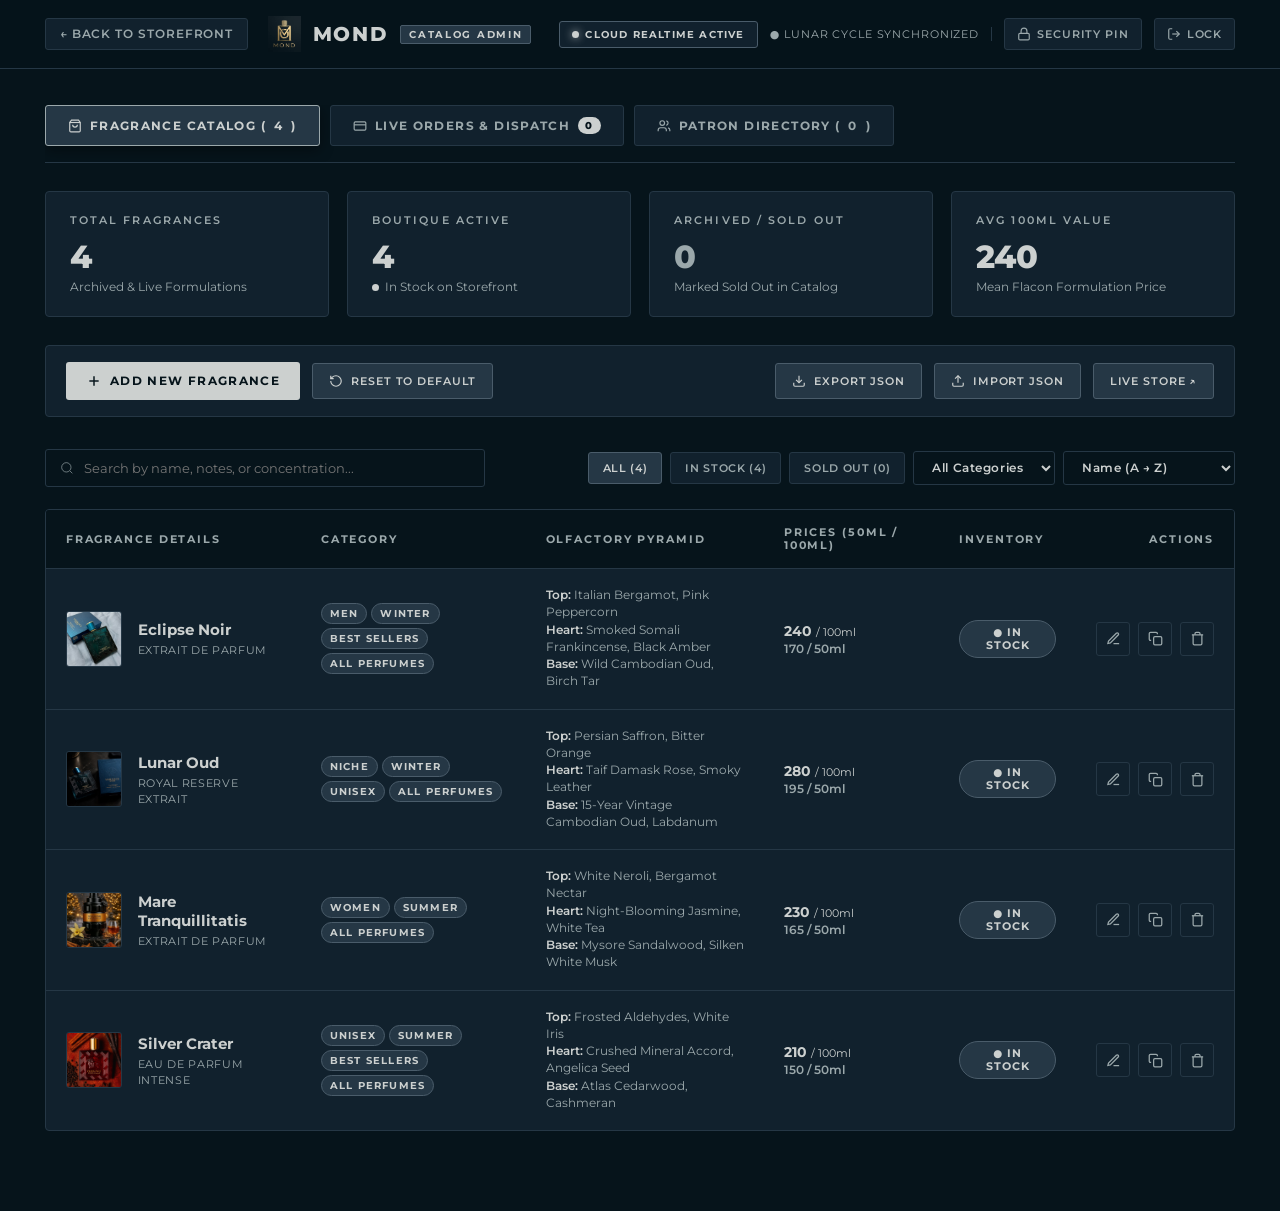
==== commit 7f8f830d: "mone" ====
--- a/admin.html
+++ b/admin.html
@@ -1218,6 +1218,29 @@
         display: none;
       }
 
+      .admin-header {
+        padding: 12px 16px;
+        flex-wrap: wrap;
+        gap: 10px;
+      }
+
+      .header-left {
+        gap: 12px;
+      }
+
+      .admin-nav-tabs {
+        overflow-x: auto;
+        white-space: nowrap;
+        -webkit-overflow-scrolling: touch;
+        padding-bottom: 8px;
+        flex-wrap: nowrap;
+      }
+
+      .kpi-grid {
+        grid-template-columns: repeat(auto-fit, minmax(140px, 1fr));
+        gap: 12px;
+      }
+
       .catalog-table th:nth-child(3),
       .catalog-table td:nth-child(3) {
         display: none;
@@ -1225,6 +1248,10 @@
 
       .form-row {
         grid-template-columns: 1fr;
+      }
+
+      .admin-main {
+        padding: clamp(16px, 3vw, 24px);
       }
     }
   </style>
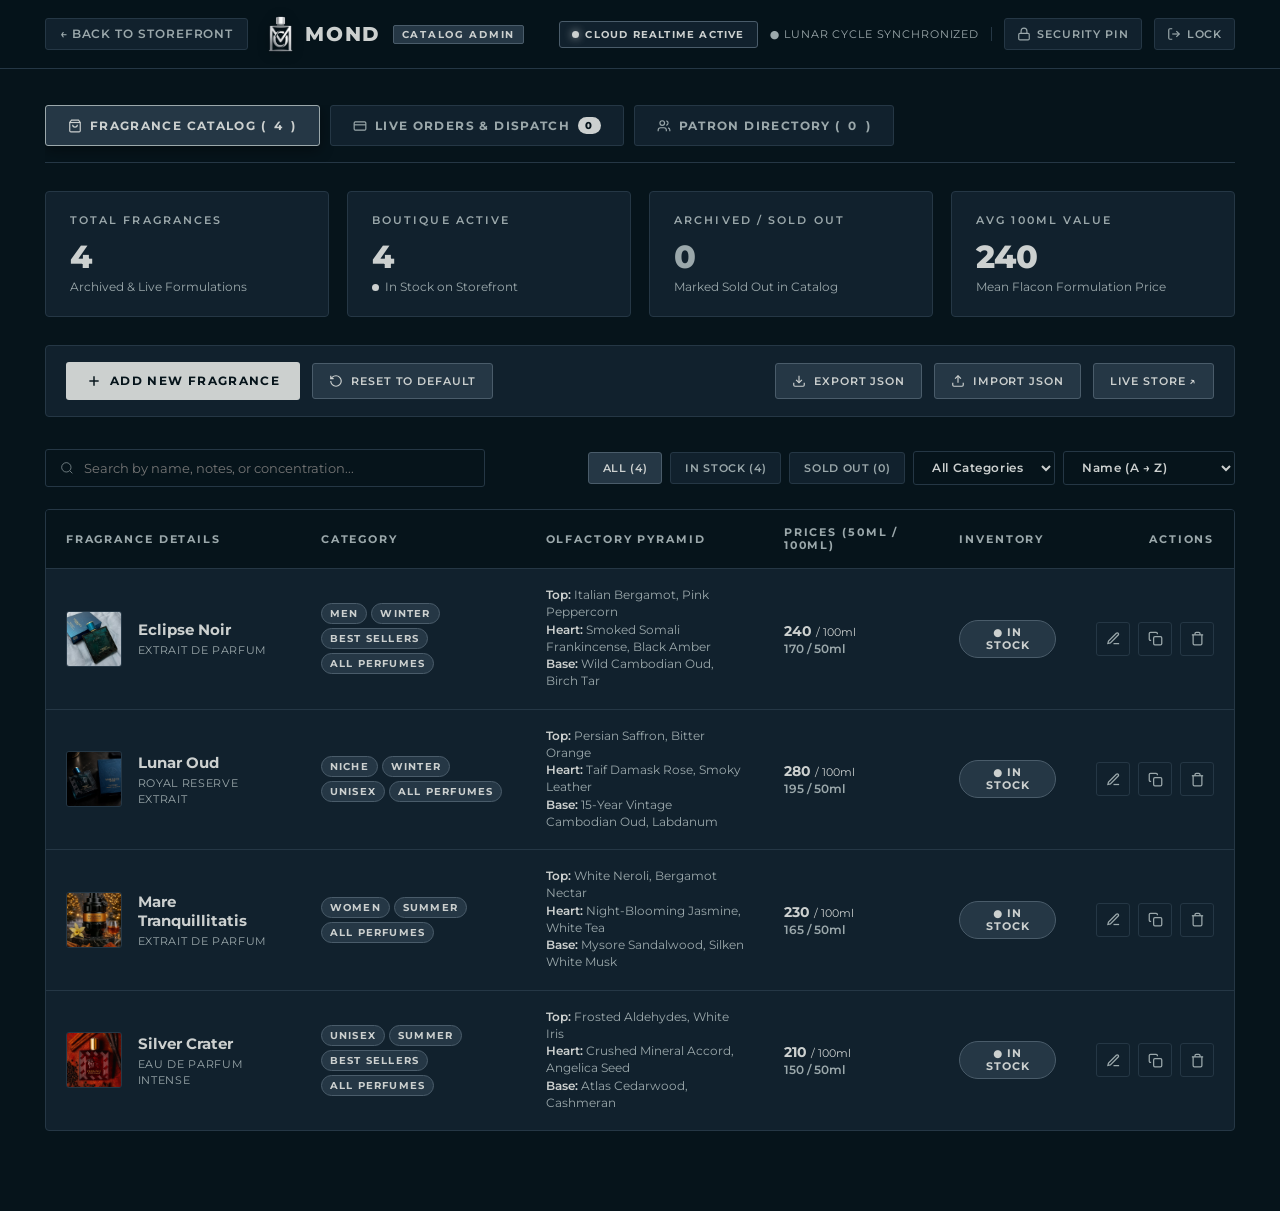
==== commit 460de2ba: "land" ====
--- a/admin.html
+++ b/admin.html
@@ -5,7 +5,7 @@
   <meta charset="UTF-8" />
   <meta name="viewport" content="width=device-width, initial-scale=1.0" />
   <title>MOND — Atelier Administration & Catalog Controls</title>
-  <link rel="icon" type="image/png" href="logo.png">
+  <link rel="icon" type="image/png" href="logo.png?v=3.0">
   <link rel="preconnect" href="https://fonts.googleapis.com">
   <link rel="preconnect" href="https://fonts.gstatic.com" crossorigin>
   <link
@@ -98,8 +98,7 @@
       height: 38px;
       width: auto;
       object-fit: contain;
-      mix-blend-mode: screen;
-      filter: contrast(1.15) brightness(1.06);
+      filter: drop-shadow(0 2px 6px rgba(0, 0, 0, 0.45));
       display: inline-block;
       vertical-align: middle;
     }
@@ -1263,7 +1262,7 @@
   <div id="authOverlay" class="hidden">
     <div class="auth-card" id="authCard">
       <div class="auth-logo" style="flex-direction: column;">
-        <img src="logo.png" alt="MOND Logo" class="brand-logo-img" style="height: 64px; margin-bottom: 8px;">
+        <img src="logo.png?v=3.0" alt="MOND Logo" class="brand-logo-img" style="height: 64px; margin-bottom: 8px;">
         MOND
       </div>
       <div class="auth-subtitle">Atelier Administration</div>
@@ -1292,7 +1291,7 @@
         ← Back to Storefront
       </a>
       <div class="admin-brand">
-        <img src="logo.png" alt="MOND Logo" class="brand-logo-img" style="height: 36px;">
+        <img src="logo.png?v=3.0" alt="MOND Logo" class="brand-logo-img" style="height: 36px;">
         <span class="logo-text">MOND</span>
         <span class="admin-pill">Catalog Admin</span>
       </div>
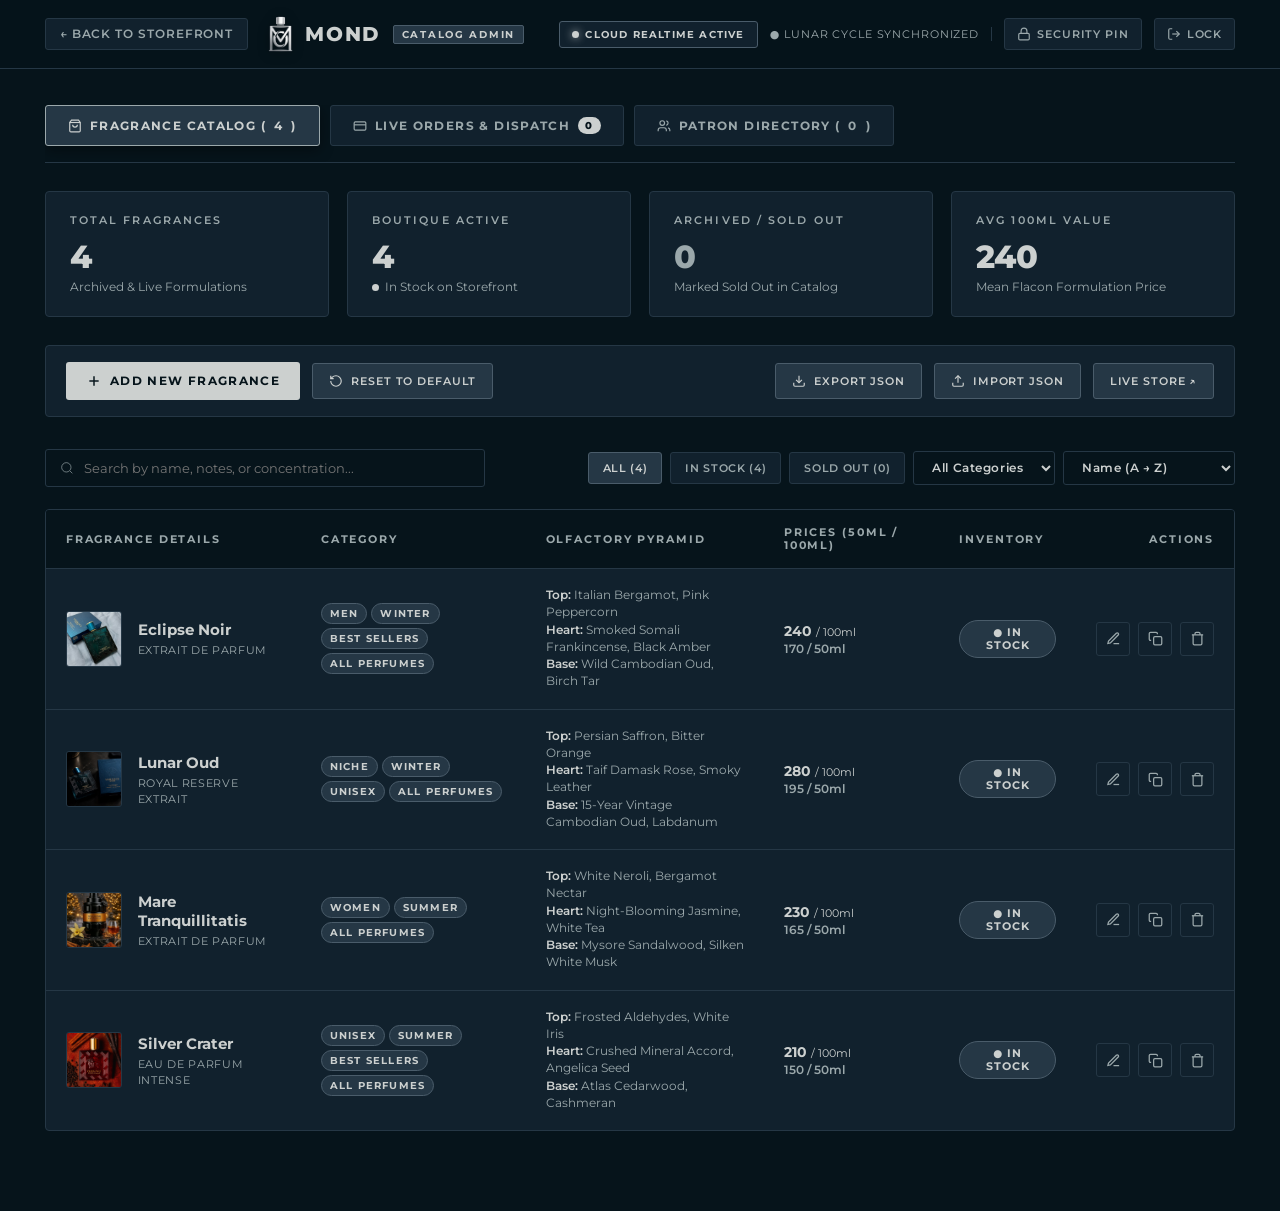
==== commit b996283e: "mond" ====
--- a/admin.html
+++ b/admin.html
@@ -59,9 +59,7 @@
       cursor: pointer;
     }
 
-    /* =========================================================
-       1. PASSCODE SECURITY GATE OVERLAY
-       ========================================================= */
+    /* Auth overlay */
     #authOverlay {
       position: fixed;
       inset: 0;
@@ -227,9 +225,7 @@
       }
     }
 
-    /* =========================================================
-       2. TOP ADMIN HEADER
-       ========================================================= */
+    /* Admin header */
     .admin-header {
       background: rgba(6, 20, 27, 0.94);
       border-bottom: 1px solid var(--bg-elevated);
@@ -341,9 +337,7 @@
       color: var(--text-primary);
     }
 
-    /* =========================================================
-       3. MAIN CONTAINER & KPI SUMMARY BAR
-       ========================================================= */
+    /* Container & KPI bar */
     .admin-main {
       max-width: 1380px;
       margin: 0 auto;
@@ -475,9 +469,7 @@
       color: var(--text-primary);
     }
 
-    /* =========================================================
-       4. SEARCH & FILTER BAR
-       ========================================================= */
+    /* Filters */
     .filter-bar {
       display: flex;
       align-items: center;
@@ -561,9 +553,7 @@
       cursor: pointer;
     }
 
-    /* =========================================================
-       5. PRODUCTS MANAGEMENT TABLE / GRID
-       ========================================================= */
+    /* Products table */
     .table-container {
       background: var(--bg-surface);
       border: 1px solid var(--bg-elevated);
@@ -764,9 +754,7 @@
       margin-bottom: 16px;
     }
 
-    /* =========================================================
-       6. SLIDE-OVER FORM DRAWER (ADD / EDIT)
-       ========================================================= */
+    /* Drawer */
     .drawer-backdrop {
       position: fixed;
       inset: 0;
@@ -964,9 +952,7 @@
       background: var(--bg-void);
     }
 
-    /* =========================================================
-       7. CONFIRMATION & SETTINGS MODALS
-       ========================================================= */
+    /* Modals */
     .confirm-backdrop {
       position: fixed;
       inset: 0;
@@ -1082,9 +1068,7 @@
       color: var(--text-primary);
     }
 
-    /* =========================================================
-       8. ADMIN NAVIGATION TABS & ORDER MANAGEMENT
-       ========================================================= */
+    /* Navigation & orders */
     .admin-nav-tabs {
       display: flex;
       gap: 10px;
@@ -1258,7 +1242,7 @@
 
 <body>
 
-  <!-- ==================== 1. SECURITY PASSCODE GATE (OPTIONAL) ==================== -->
+  <!-- Security gate -->
   <div id="authOverlay" class="hidden">
     <div class="auth-card" id="authCard">
       <div class="auth-logo" style="flex-direction: column;">
@@ -1284,7 +1268,7 @@
     </div>
   </div>
 
-  <!-- ==================== 2. ADMIN HEADER ==================== -->
+  <!-- Admin header -->
   <header class="admin-header">
     <div class="header-left">
       <a href="index.html" class="back-store-btn" title="Return to Live Boutique">
@@ -1321,7 +1305,7 @@
     </div>
   </header>
 
-  <!-- ==================== 3. ADMIN CONTENT ==================== -->
+  <!-- Content -->
   <main class="admin-main">
     <!-- Admin Navigation Tabs -->
     <nav class="admin-nav-tabs">
@@ -1592,7 +1576,7 @@
     </div><!-- End #paneCustomers -->
   </main>
 
-  <!-- ==================== 4. ADD / EDIT DRAWER ==================== -->
+  <!-- Add/Edit drawer -->
   <div class="drawer-backdrop" id="formDrawer" aria-hidden="true">
     <aside class="drawer-panel" role="dialog" aria-labelledby="drawerTitle">
       <div class="drawer-header">
@@ -1732,7 +1716,7 @@
     </aside>
   </div>
 
-  <!-- ==================== 5. CONFIRMATION MODALS ==================== -->
+  <!-- Modals -->
   <!-- Delete Modal -->
   <div class="confirm-backdrop" id="deleteModal" aria-hidden="true">
     <div class="confirm-card">
@@ -1853,7 +1837,7 @@
     <div class="toast-msg" id="toastMsg">Operation successful</div>
   </div>
 
-  <!-- ==================== SCRIPT ==================== -->
+  <!-- Scripts -->
   <script>
     // SHARED CONSTANTS
     const STORAGE_KEY = 'mond_products_v1';
@@ -1932,7 +1916,7 @@
       }
     ];
 
-    // 1. AUTHENTICATION CONTROLLER (SEAMLESS ACCESS)
+    // Authentication
     const authOverlay = document.getElementById('authOverlay');
     const authCard = document.getElementById('authCard');
     const passcodeInput = document.getElementById('passcodeInput');
@@ -1971,7 +1955,7 @@
       showToast('Atelier locked');
     });
 
-    // 2. TOAST SYSTEM
+    // Toast notifications
     const toast = document.getElementById('toast');
     const toastMsg = document.getElementById('toastMsg');
     let toastTimeout = null;
@@ -1985,7 +1969,7 @@
       }, 3000);
     }
 
-    // 3. STORAGE & CATALOG MANAGEMENT
+    // Catalog storage
     function getCatalog() {
       try {
         const raw = localStorage.getItem(STORAGE_KEY);
@@ -2012,7 +1996,7 @@
       if (notify) showToast('Catalog updated & synced to Supabase Cloud');
     }
 
-    // 4. KPI METRICS & RENDERING
+    // KPI metrics
     const kpiTotal = document.getElementById('kpiTotal');
     const kpiActive = document.getElementById('kpiActive');
     const kpiSoldOut = document.getElementById('kpiSoldOut');
@@ -2203,7 +2187,7 @@
       showToast(`Duplicated "${prod.name}"`);
     }
 
-    // 5. DRAWER FORM (ADD / EDIT)
+    // Drawer form
     const formDrawer = document.getElementById('formDrawer');
     const drawerTitle = document.getElementById('drawerTitle');
     const fragranceForm = document.getElementById('fragranceForm');
@@ -2389,7 +2373,7 @@
       showToast(`Formulation "${name}" saved (${checkedBoxes.join(', ')})`);
     }
 
-    // 6. DELETE CONFIRMATION
+    // Deletion modal
     const deleteModal = document.getElementById('deleteModal');
     const deleteMsg = document.getElementById('deleteMsg');
     const confirmDeleteBtn = document.getElementById('confirmDeleteBtn');
@@ -2425,7 +2409,7 @@
       itemToDelete = null;
     });
 
-    // 7. RESET DEFAULTS
+    // Reset catalog
     const resetModal = document.getElementById('resetModal');
     const resetDefaultBtn = document.getElementById('resetDefaultBtn');
     const confirmResetBtn = document.getElementById('confirmResetBtn');
@@ -2443,7 +2427,7 @@
       resetModal.classList.remove('open');
     });
 
-    // 8. EXPORT & IMPORT JSON
+    // Export & import
     document.getElementById('exportBtn').addEventListener('click', () => {
       const catalog = getCatalog();
       const json = JSON.stringify(catalog, null, 2);
@@ -2479,7 +2463,7 @@
       e.target.value = ''; // reset file input
     });
 
-    // 9. SECURITY PIN MODAL
+    // PIN settings
     const pinModal = document.getElementById('pinModal');
     const pinSettingsBtn = document.getElementById('pinSettingsBtn');
     const cancelPinBtn = document.getElementById('cancelPinBtn');
@@ -2515,9 +2499,7 @@
     }
 
 
-    // ==============================================================================
-    // 11. SUPABASE INTEGRATION & CONNECTION CONTROLLER
-    // ==============================================================================
+    // Supabase integration
     const supabaseBtn = document.getElementById('supabaseBtn');
     const supabaseStatusText = document.getElementById('supabaseStatusText');
     const supabaseModal = document.getElementById('supabaseModal');
@@ -2595,9 +2577,7 @@
       }
     };
 
-    // ==============================================================================
-    // 12. TAB NAVIGATION (CATALOG / ORDERS / CUSTOMERS)
-    // ==============================================================================
+    // Tab navigation
     const navTabs = document.querySelectorAll('.nav-tab');
     const paneCatalog = document.getElementById('paneCatalog');
     const paneOrders = document.getElementById('paneOrders');
@@ -2619,9 +2599,7 @@
       });
     });
 
-    // ==============================================================================
-    // 13. ORDERS MANAGEMENT CONTROLLER
-    // ==============================================================================
+    // Orders management
     let currentOrders = [];
     let currentOrderFilter = 'all';
     const ordersTbody = document.getElementById('ordersTbody');
@@ -2874,9 +2852,7 @@
       });
     }
 
-    // ==============================================================================
-    // 14. PATRON / CUSTOMERS DIRECTORY CONTROLLER
-    // ==============================================================================
+    // Customers directory
     const customersTbody = document.getElementById('customersTbody');
     const tabCountCustomers = document.getElementById('tabCountCustomers');
 
@@ -2973,7 +2949,7 @@
     }
 
 
-    // 10. FILTER & SEARCH LISTENERS
+    // Filters & search
     searchInput.addEventListener('input', renderDashboard);
     sortSelect.addEventListener('change', renderDashboard);
     if (categoryFilterSelect) categoryFilterSelect.addEventListener('change', renderDashboard);
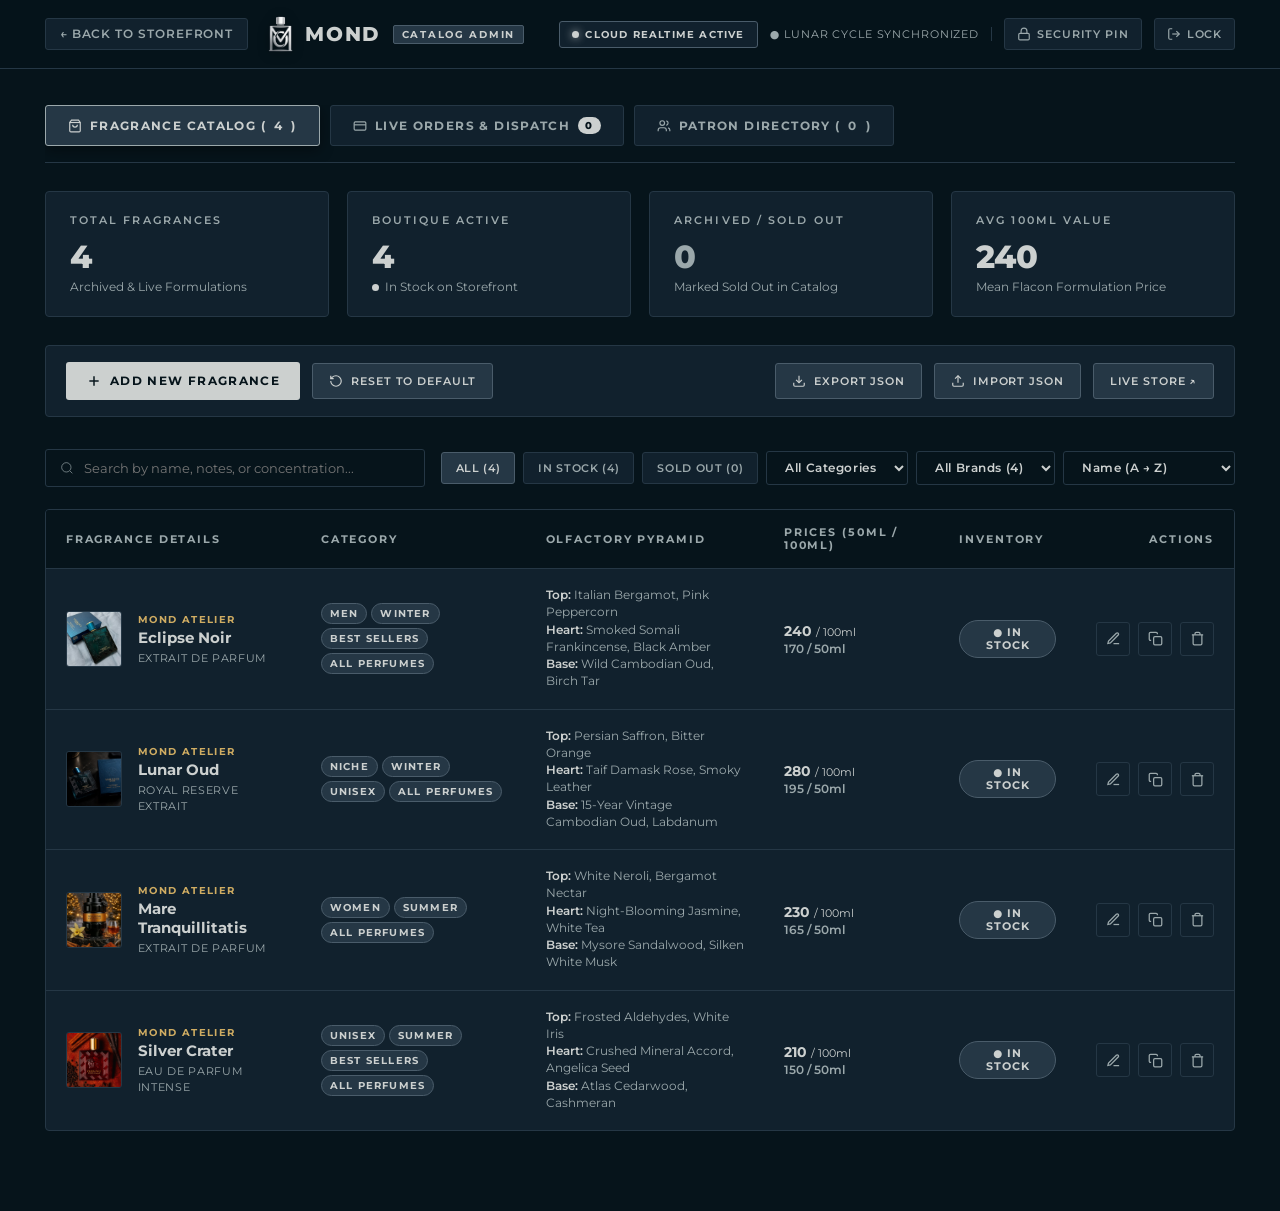
==== commit 6c6794a9: "new" ====
--- a/admin.html
+++ b/admin.html
@@ -1448,6 +1448,10 @@
             <option value="Niche">Niche</option>
           </select>
 
+          <select id="brandFilterSelect" class="sort-select">
+            <option value="all">All Brands</option>
+          </select>
+
           <select id="sortSelect" class="sort-select">
             <option value="name-asc">Name (A → Z)</option>
             <option value="name-desc">Name (Z → A)</option>
@@ -1594,13 +1598,54 @@
 
         <div class="form-row">
           <div class="form-group">
+            <label class="form-label" for="fieldBrand">Brand / Perfume House (Tier 2) *</label>
+            <input type="text" id="fieldBrand" class="form-input" list="brandDatalist" placeholder="e.g. MOND Atelier, Dior, Tom Ford" required>
+            <datalist id="brandDatalist">
+              <option value="MOND Atelier"></option>
+              <option value="Dior"></option>
+              <option value="Tom Ford"></option>
+              <option value="Creed"></option>
+              <option value="Nishane"></option>
+              <option value="Amouage"></option>
+              <option value="Roja Parfums"></option>
+              <option value="Xerjoff"></option>
+              <option value="Kilian"></option>
+              <option value="Le Labo"></option>
+              <option value="Initio Parfums Prives"></option>
+            </datalist>
+          </div>
+          <div class="form-group">
+            <label class="form-label" for="fieldMainCategory">Main Category (Tier 1) *</label>
+            <select id="fieldMainCategory" class="form-input" required>
+              <option value="Men">Men</option>
+              <option value="Women">Women</option>
+              <option value="Unisex" selected>Unisex</option>
+            </select>
+          </div>
+        </div>
+
+        <div class="form-row">
+          <div class="form-group">
+            <label class="form-label" for="fieldCollection">Sub-Collection (Tier 3) *</label>
+            <input type="text" id="fieldCollection" class="form-input" list="collectionDatalist" placeholder="e.g. Summer, Winter, Niche, Signature" required>
+            <datalist id="collectionDatalist">
+              <option value="Signature"></option>
+              <option value="Summer"></option>
+              <option value="Winter"></option>
+              <option value="Niche"></option>
+              <option value="Royal Reserve"></option>
+              <option value="Best sellers"></option>
+            </datalist>
+          </div>
+          <div class="form-group">
             <label class="form-label" for="fieldConcentration">Concentration *</label>
             <input type="text" id="fieldConcentration" class="form-input" placeholder="e.g. Extrait de Parfum" required>
           </div>
-          <div class="form-group">
-            <label class="form-label" for="fieldTag">Custom / Additional Tag</label>
-            <input type="text" id="fieldTag" class="form-input" placeholder="e.g. Special Edition, Reserve">
-          </div>
+        </div>
+
+        <div class="form-group">
+          <label class="form-label" for="fieldTag">Custom / Additional Tag</label>
+          <input type="text" id="fieldTag" class="form-input" placeholder="e.g. Special Edition, Reserve">
         </div>
 
         <div class="form-group">
@@ -2010,6 +2055,7 @@
     const searchInput = document.getElementById('searchInput');
     const sortSelect = document.getElementById('sortSelect');
     const categoryFilterSelect = document.getElementById('categoryFilterSelect');
+    const brandFilterSelect = document.getElementById('brandFilterSelect');
     const filterPills = document.querySelectorAll('.filter-pill');
 
     let currentFilter = 'all';
@@ -2032,6 +2078,18 @@
       countAll.textContent = total;
       countInStock.textContent = inStock;
       countSoldOut.textContent = soldOut;
+
+      // Populate brand filter options dynamically
+      if (brandFilterSelect) {
+        const curBrand = brandFilterSelect.value;
+        const brandSet = new Set();
+        products.forEach(p => {
+          if (p.brand) brandSet.add(p.brand.trim());
+        });
+        const brandList = Array.from(brandSet).sort();
+        brandFilterSelect.innerHTML = `<option value="all">All Brands (${total})</option>` +
+          brandList.map(b => `<option value="${b}" ${b === curBrand ? 'selected' : ''}>${b}</option>`).join('');
+      }
     }
 
     function renderDashboard() {
@@ -2041,11 +2099,17 @@
       // Filtering
       const query = searchInput.value.toLowerCase().trim();
       const selectedCategory = categoryFilterSelect ? categoryFilterSelect.value : 'all';
+      const selectedBrand = brandFilterSelect ? brandFilterSelect.value : 'all';
 
       let filtered = products.filter(p => {
         // Stock filter
         if (currentFilter === 'in-stock' && p.inStock === false) return false;
         if (currentFilter === 'sold-out' && p.inStock !== false) return false;
+
+        // Brand filter (Tier 2)
+        if (selectedBrand !== 'all') {
+          if ((p.brand || 'MOND Atelier').toLowerCase() !== selectedBrand.toLowerCase()) return false;
+        }
 
         // Category filter
         if (selectedCategory !== 'all') {
@@ -2054,13 +2118,15 @@
             ? p.categories
             : (p.tag ? p.tag.split(',').map(s => s.trim()) : [])).map(c => c.toLowerCase().trim());
           const matchCat = prodCats.some(c => c === targetCat || c.includes(targetCat) || targetCat.includes(c)) ||
-                           (p.tag || '').toLowerCase().includes(targetCat);
+                           (p.tag || '').toLowerCase().includes(targetCat) ||
+                           (p.mainCategory || '').toLowerCase() === targetCat ||
+                           (p.collection || '').toLowerCase() === targetCat;
           if (!matchCat) return false;
         }
 
         // Search query
         if (!query) return true;
-        const text = `${p.name} ${p.concentration} ${p.tag || ''} ${(p.categories || []).join(' ')} ${p.pyramid?.top || ''} ${p.pyramid?.heart || ''} ${p.pyramid?.base || ''}`.toLowerCase();
+        const text = `${p.name} ${p.brand || ''} ${p.concentration} ${p.tag || ''} ${(p.categories || []).join(' ')} ${p.pyramid?.top || ''} ${p.pyramid?.heart || ''} ${p.pyramid?.base || ''}`.toLowerCase();
         return text.includes(query);
       });
 
@@ -2103,6 +2169,7 @@
             <div class="prod-cell">
               <img src="${item.img}" alt="${item.name}" class="prod-thumb" onerror="this.src='${item.fallback || ''}'">
               <div class="prod-meta">
+                <span style="font-size:10px; font-weight:700; letter-spacing:0.14em; color:#CFAC62; text-transform:uppercase; display:block; margin-bottom:2px;">${item.brand || 'MOND Atelier'}</span>
                 <h4>${item.name}</h4>
                 <span>${item.concentration}</span>
               </div>
@@ -2193,6 +2260,9 @@
     const fragranceForm = document.getElementById('fragranceForm');
     const fieldId = document.getElementById('fieldId');
     const fieldName = document.getElementById('fieldName');
+    const fieldBrand = document.getElementById('fieldBrand');
+    const fieldMainCategory = document.getElementById('fieldMainCategory');
+    const fieldCollection = document.getElementById('fieldCollection');
     const fieldConcentration = document.getElementById('fieldConcentration');
     const fieldTag = document.getElementById('fieldTag');
     const fieldPrice50 = document.getElementById('fieldPrice50');
@@ -2210,6 +2280,9 @@
       drawerTitle.textContent = 'Add New Formulation';
       fragranceForm.reset();
       fieldId.value = '';
+      if (fieldBrand) fieldBrand.value = 'MOND Atelier';
+      if (fieldMainCategory) fieldMainCategory.value = 'Unisex';
+      if (fieldCollection) fieldCollection.value = 'Signature';
       fieldInStock.value = 'true';
       formImgPreview.src = 'https://images.unsplash.com/photo-1594035910387-fea47794261f?auto=format&fit=crop&w=400&q=80';
       fieldImg.value = 'https://images.unsplash.com/photo-1594035910387-fea47794261f?auto=format&fit=crop&w=800&q=85';
@@ -2232,6 +2305,9 @@
       drawerTitle.textContent = `Edit Formulation: ${prod.name}`;
       fieldId.value = prod.id;
       fieldName.value = prod.name;
+      if (fieldBrand) fieldBrand.value = prod.brand || 'MOND Atelier';
+      if (fieldMainCategory) fieldMainCategory.value = prod.mainCategory || 'Unisex';
+      if (fieldCollection) fieldCollection.value = prod.collection || 'Signature';
       fieldConcentration.value = prod.concentration || 'Extrait de Parfum';
       fieldPrice50.value = prod.prices?.[50] || 150;
       fieldPrice100.value = prod.prices?.[100] || 220;
@@ -2338,6 +2414,9 @@
       const formulation = {
         id: id,
         name: name,
+        brand: (fieldBrand ? fieldBrand.value.trim() : '') || 'MOND Atelier',
+        mainCategory: (fieldMainCategory ? fieldMainCategory.value : '') || 'Unisex',
+        collection: (fieldCollection ? fieldCollection.value.trim() : '') || 'Signature',
         concentration: fieldConcentration.value.trim() || 'Extrait de Parfum',
         categories: checkedBoxes,
         tag: checkedBoxes.join(', '),
@@ -2953,6 +3032,7 @@
     searchInput.addEventListener('input', renderDashboard);
     sortSelect.addEventListener('change', renderDashboard);
     if (categoryFilterSelect) categoryFilterSelect.addEventListener('change', renderDashboard);
+    if (brandFilterSelect) brandFilterSelect.addEventListener('change', renderDashboard);
 
     filterPills.forEach(pill => {
       pill.addEventListener('click', () => {
